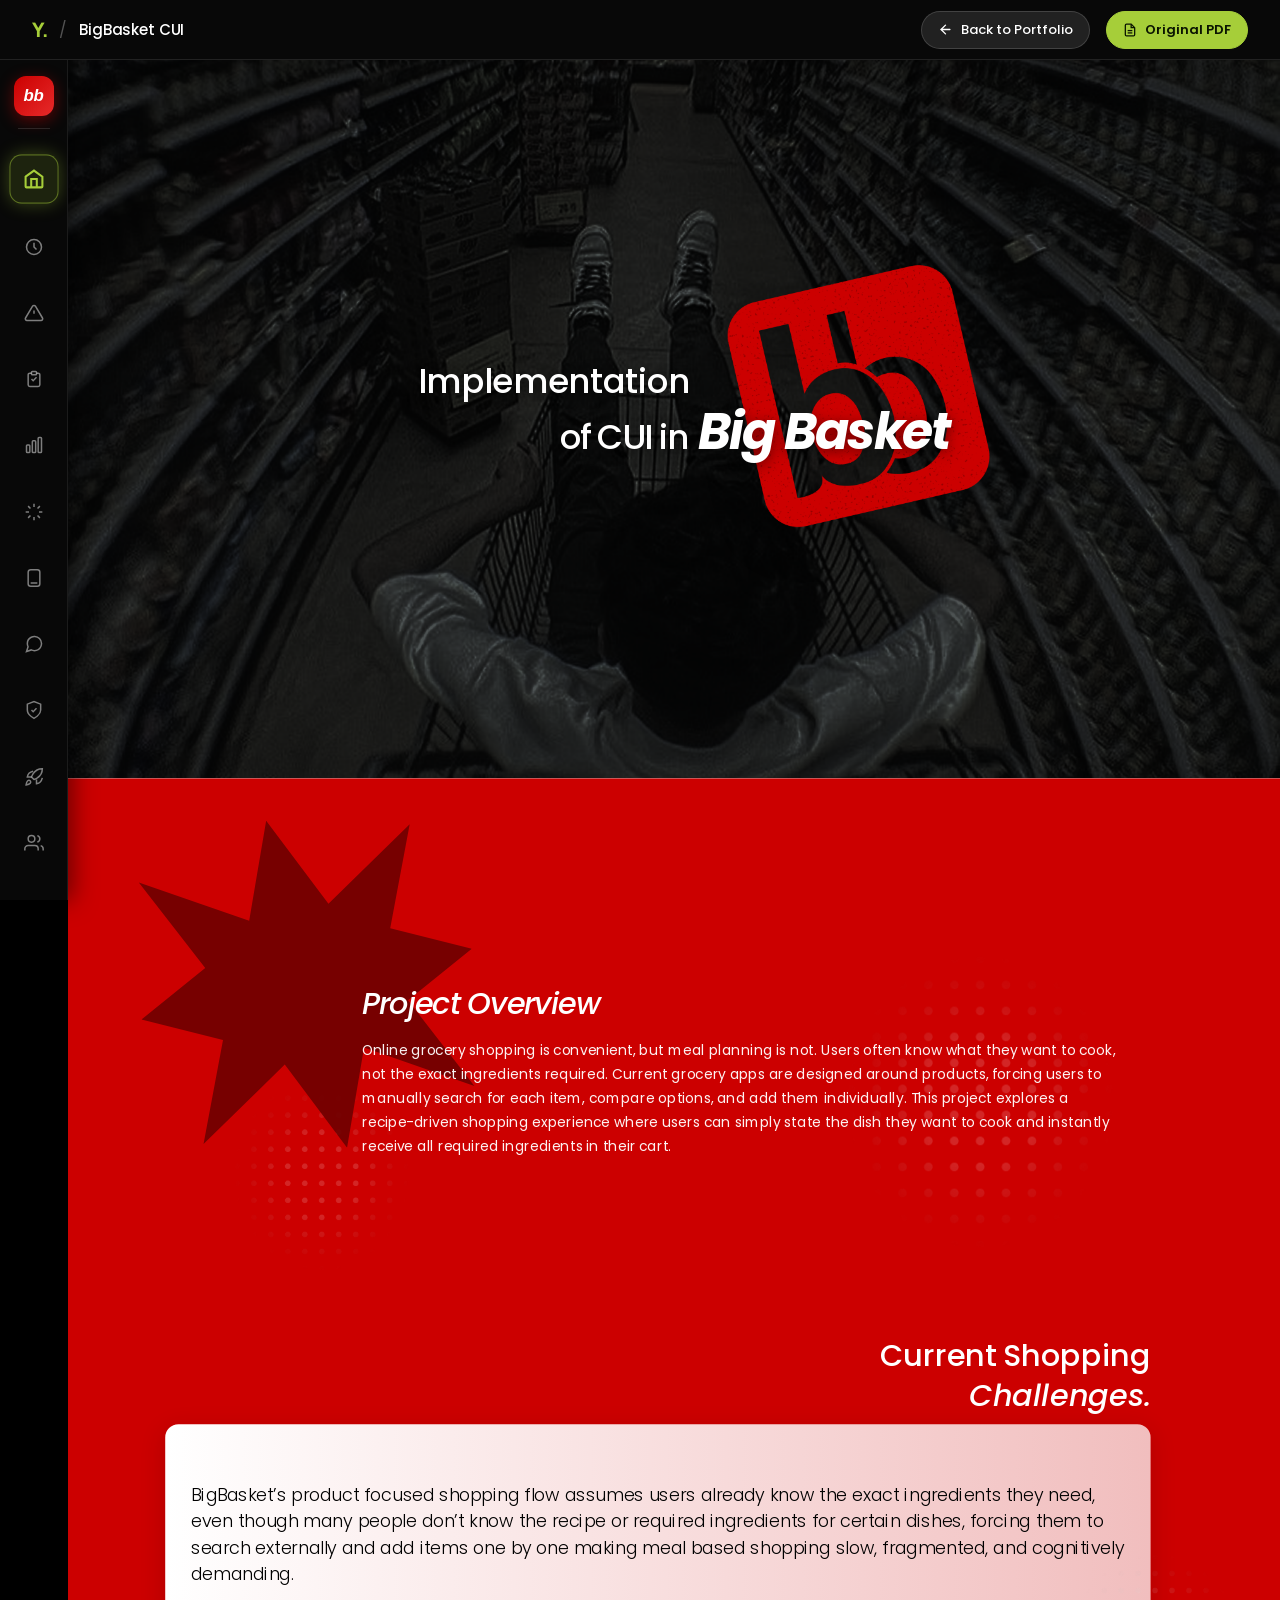
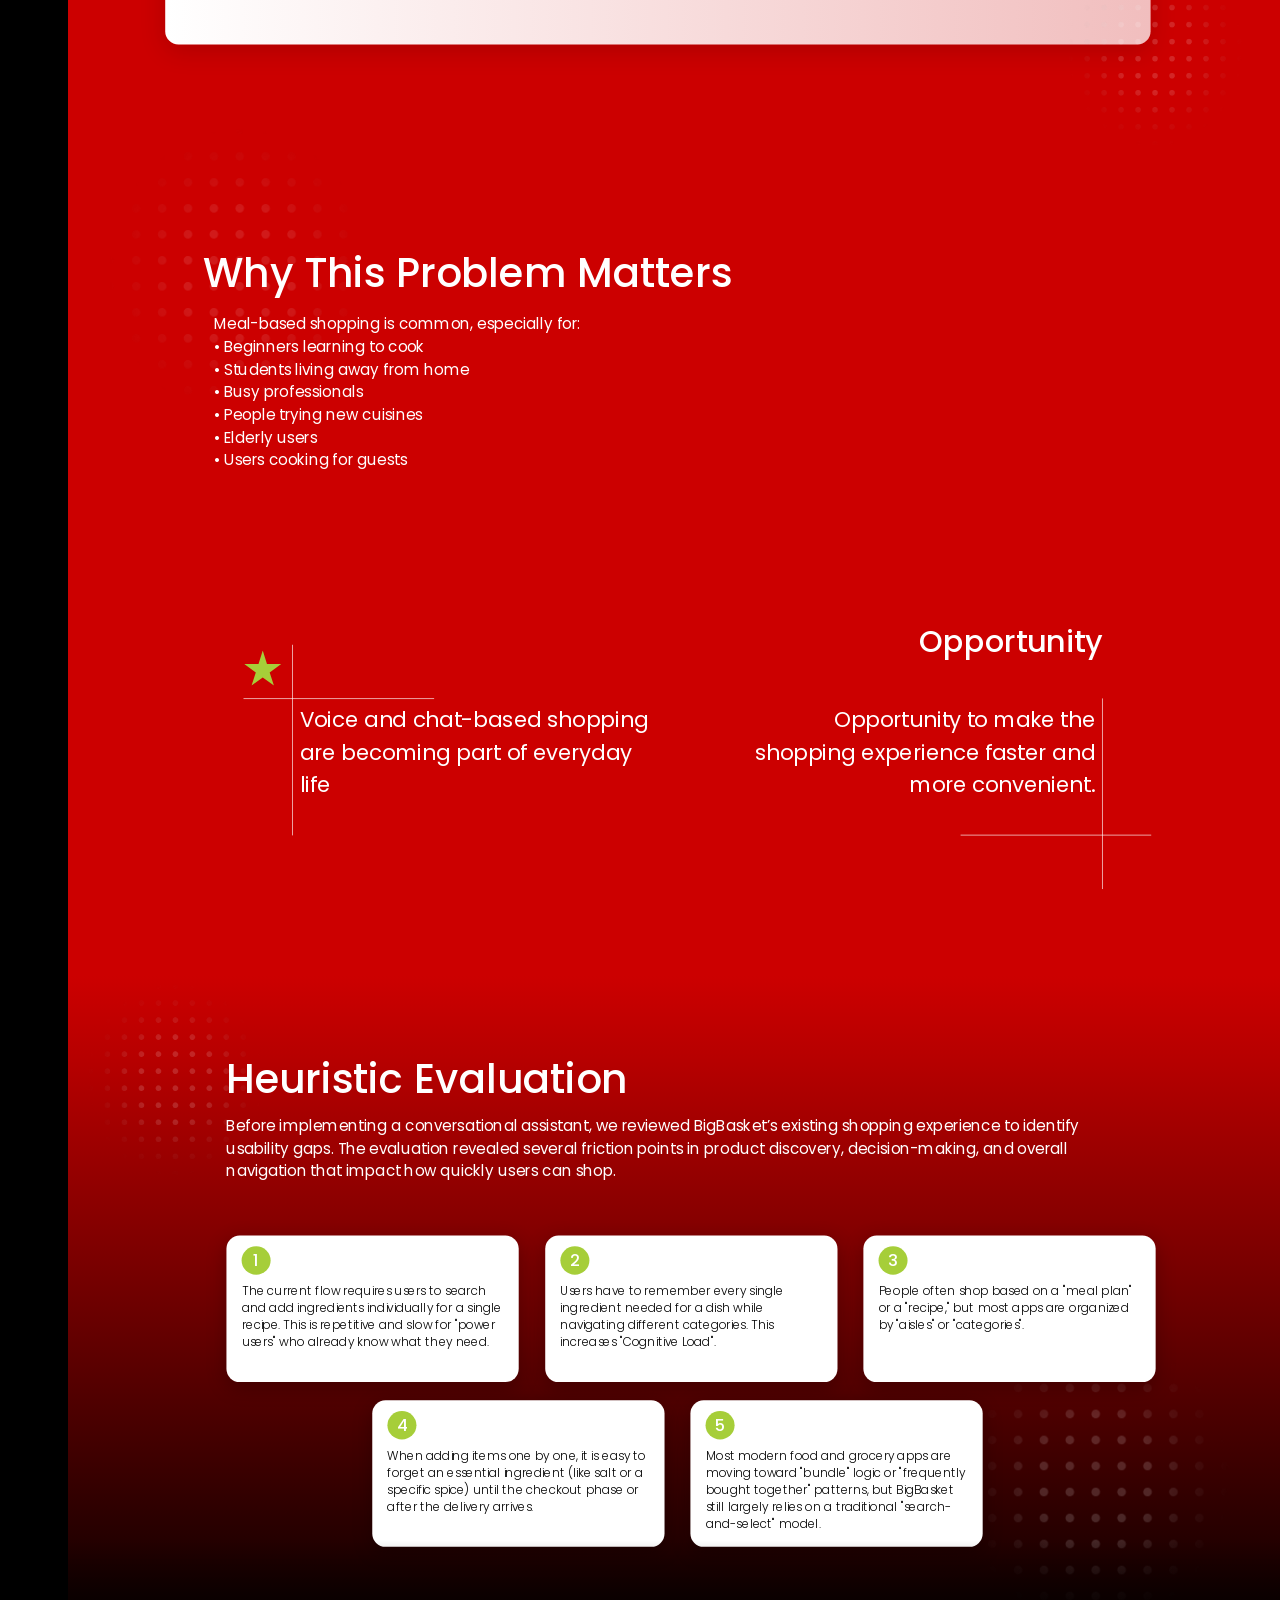
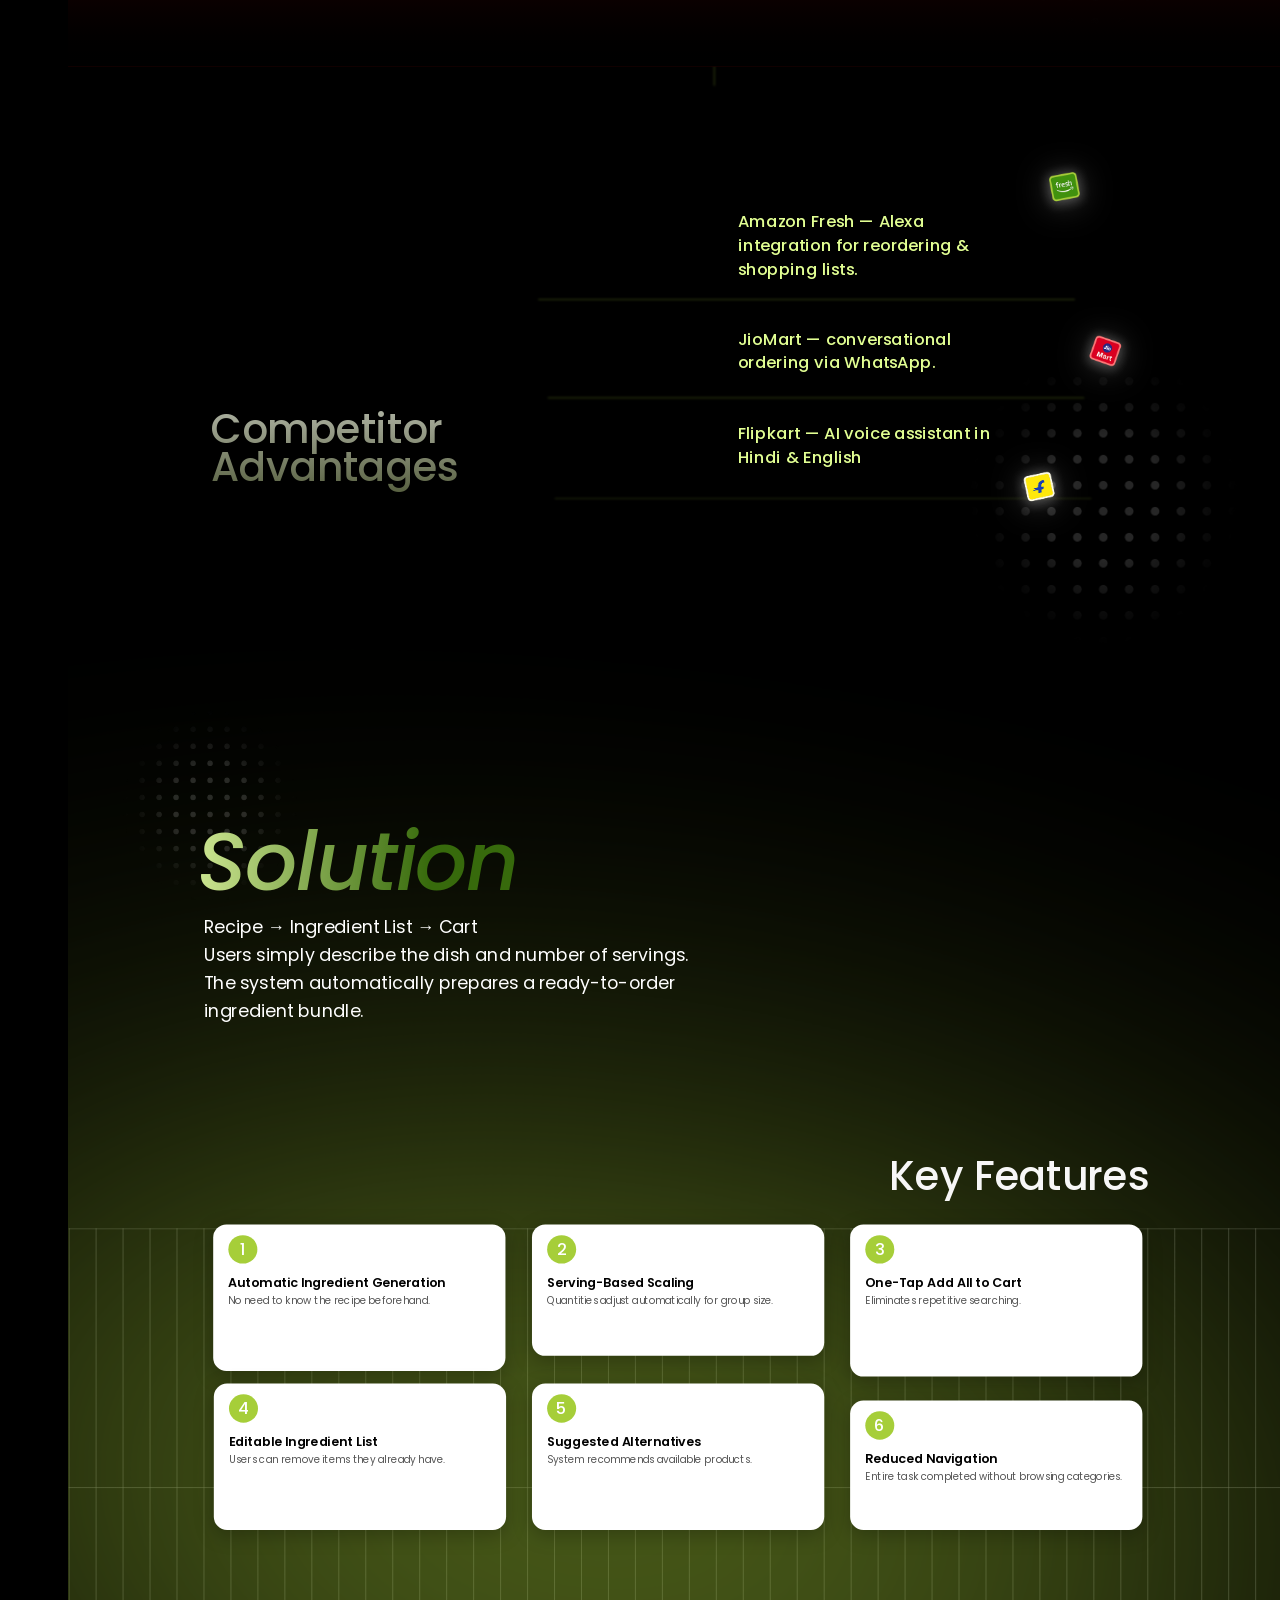
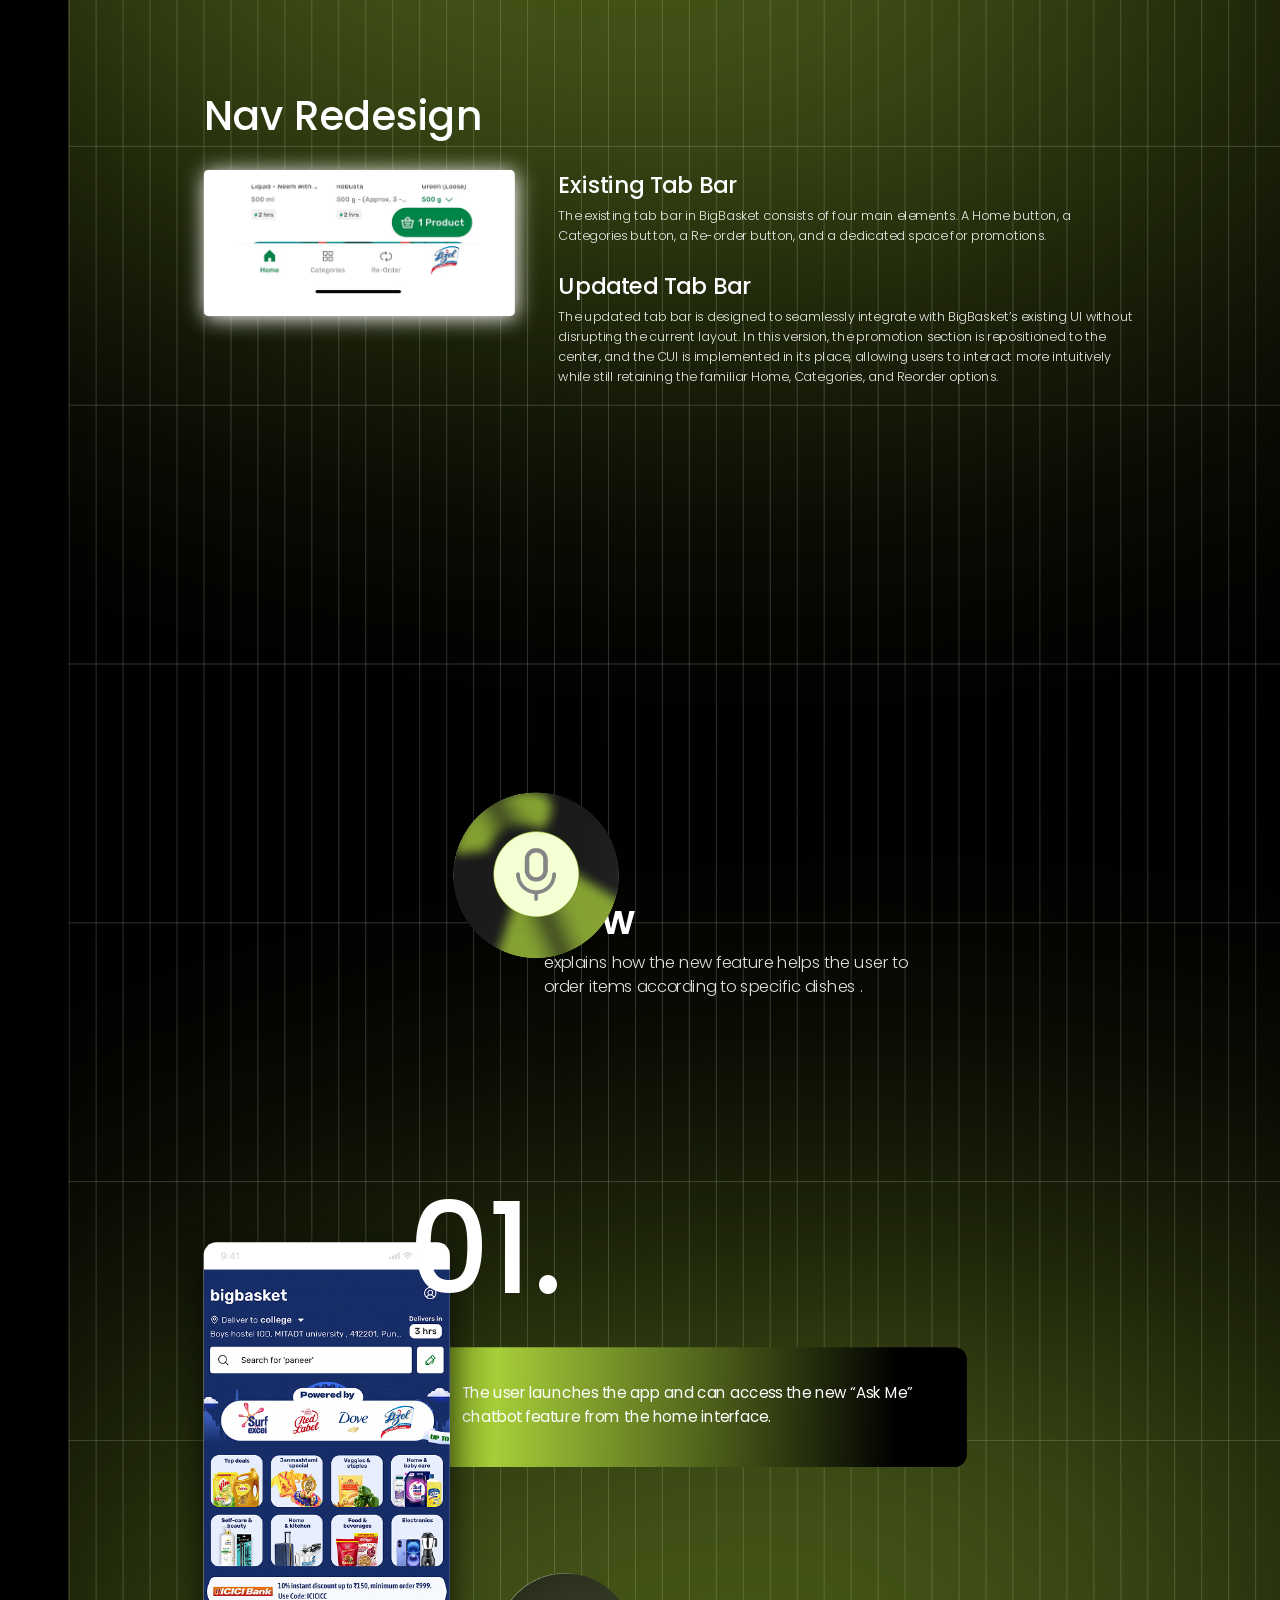
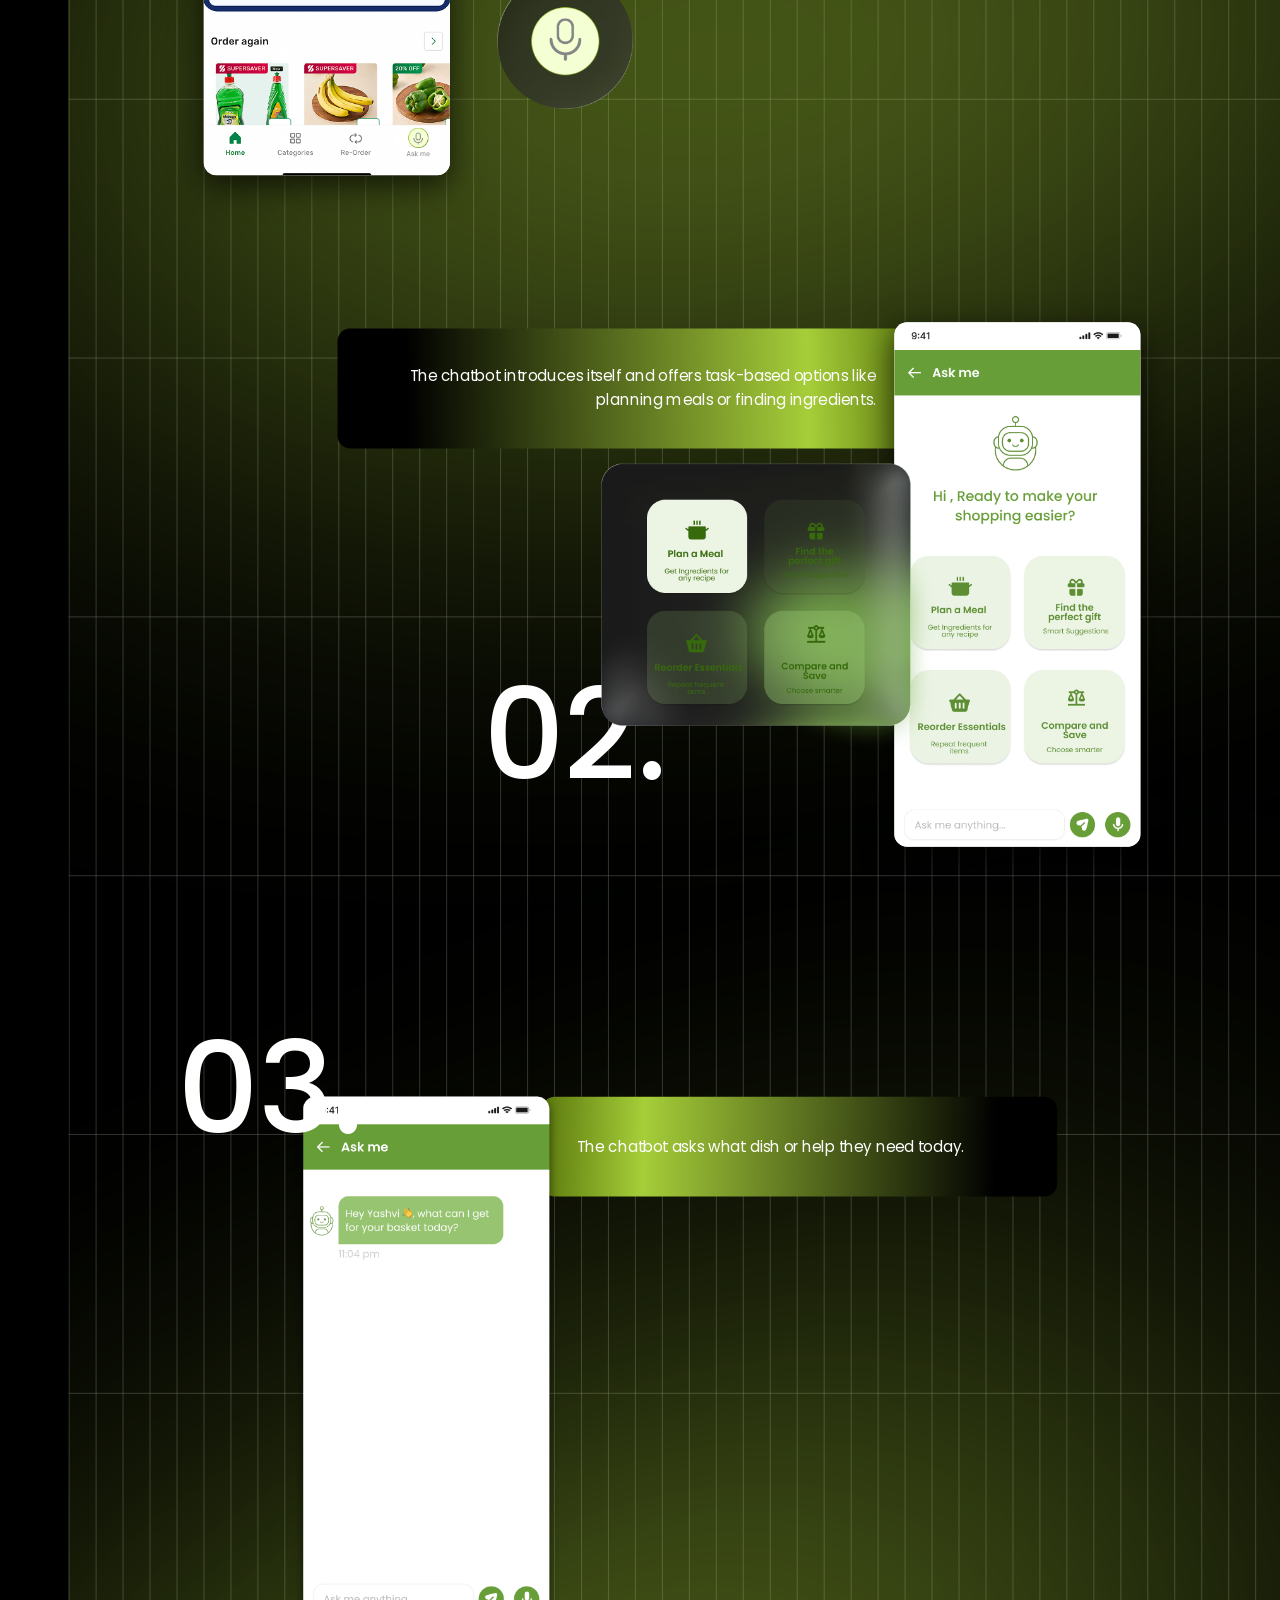
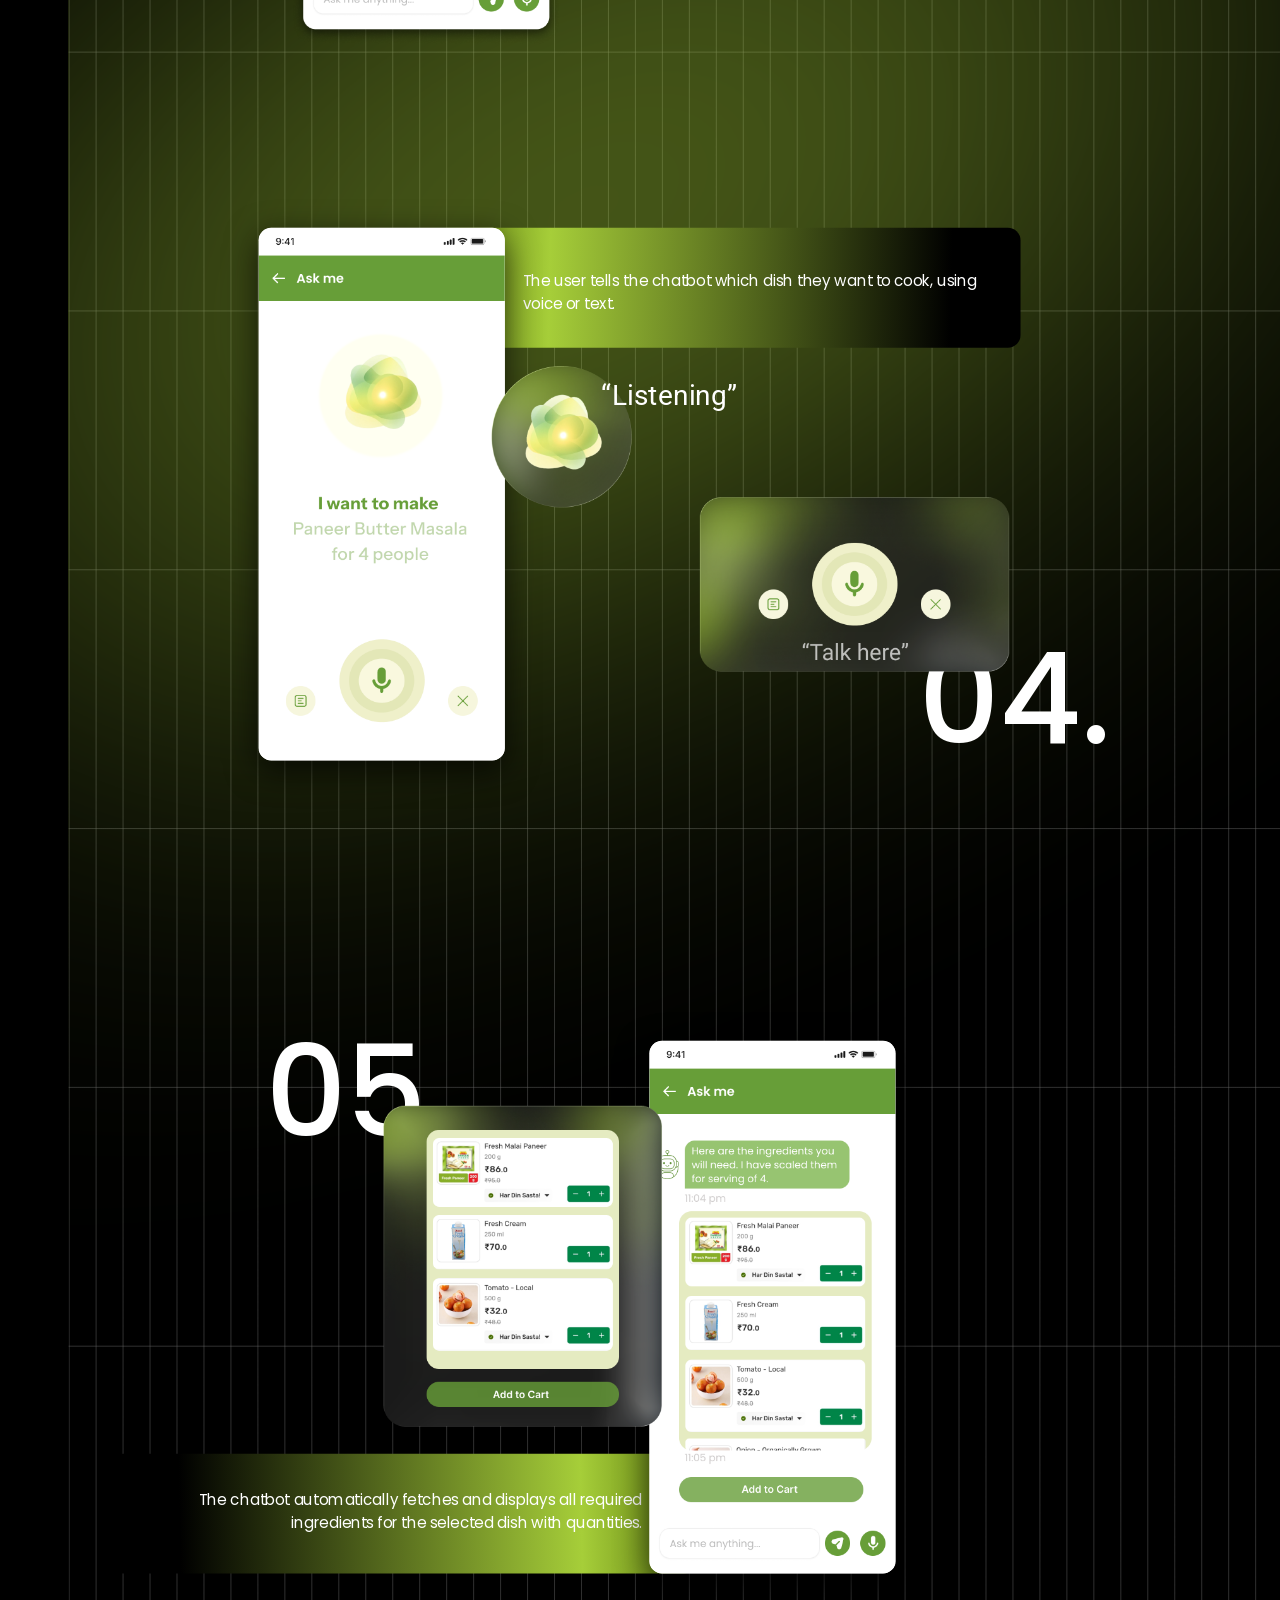
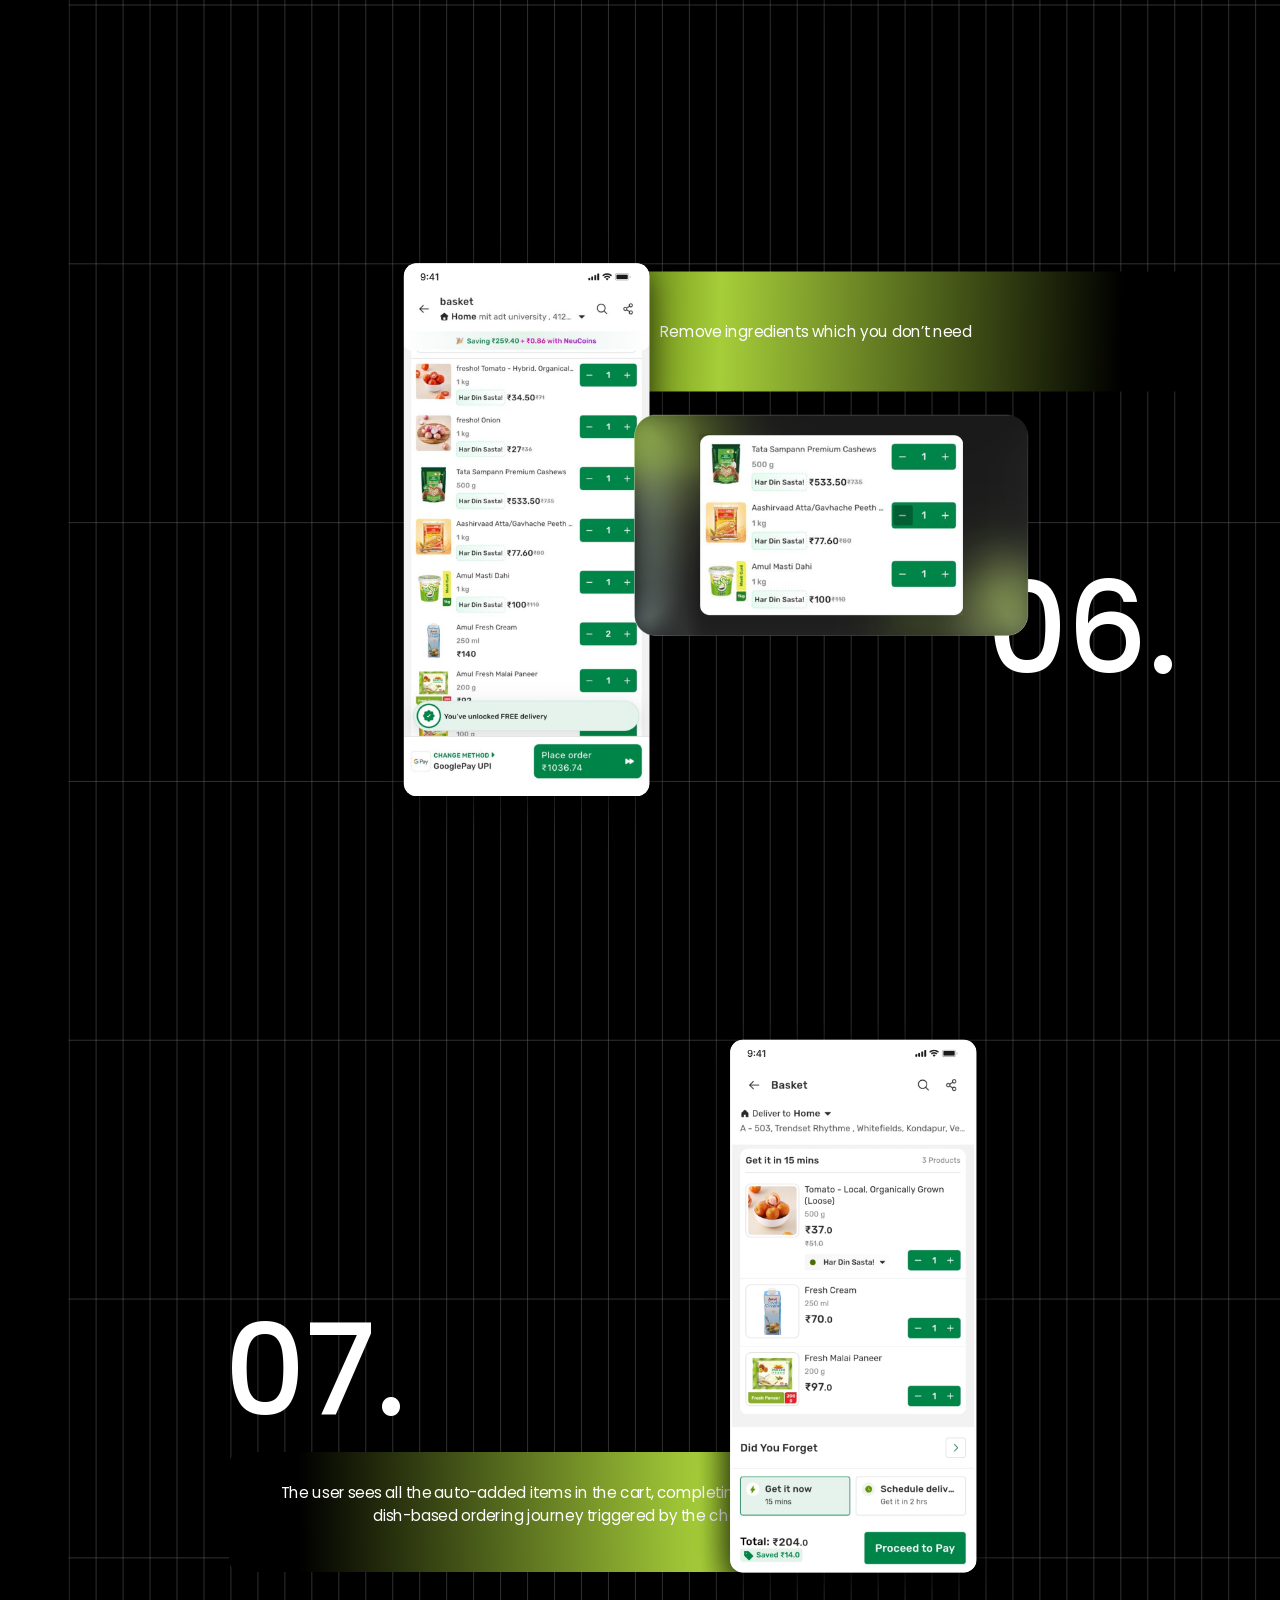
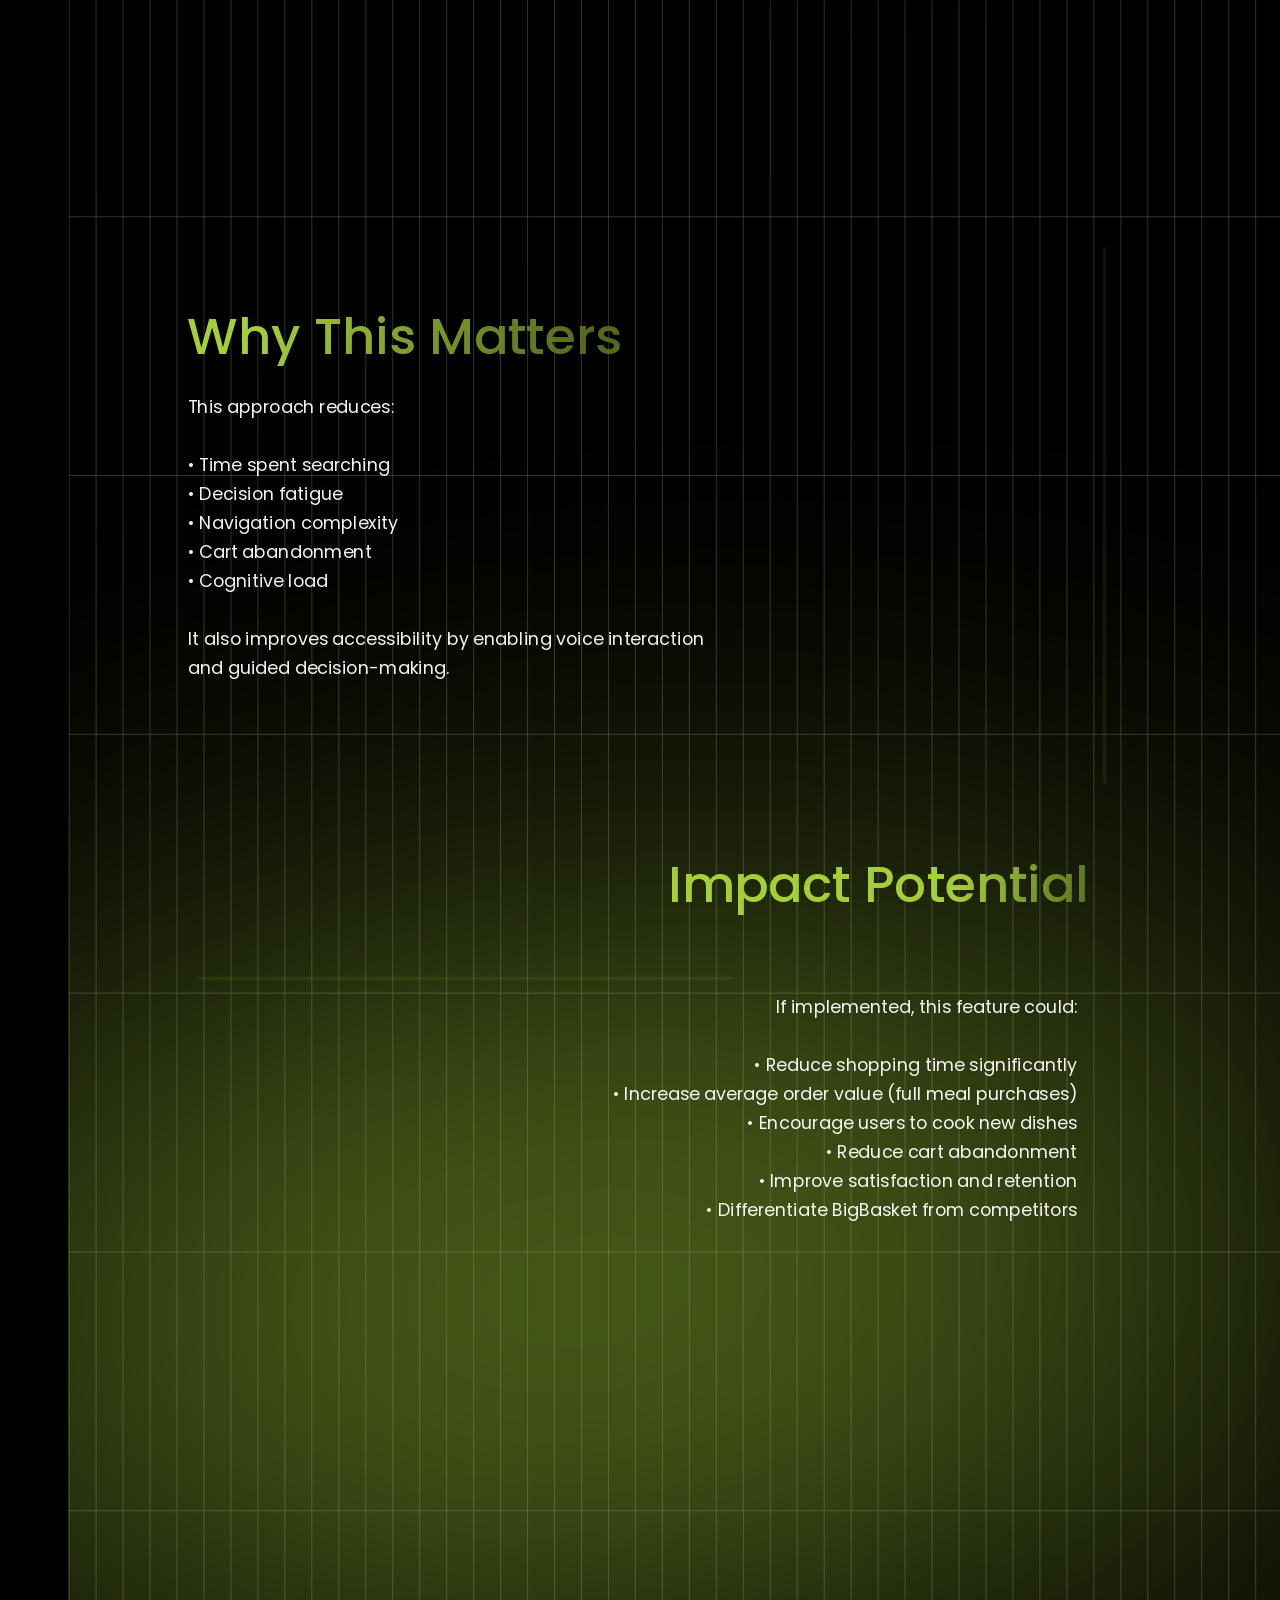
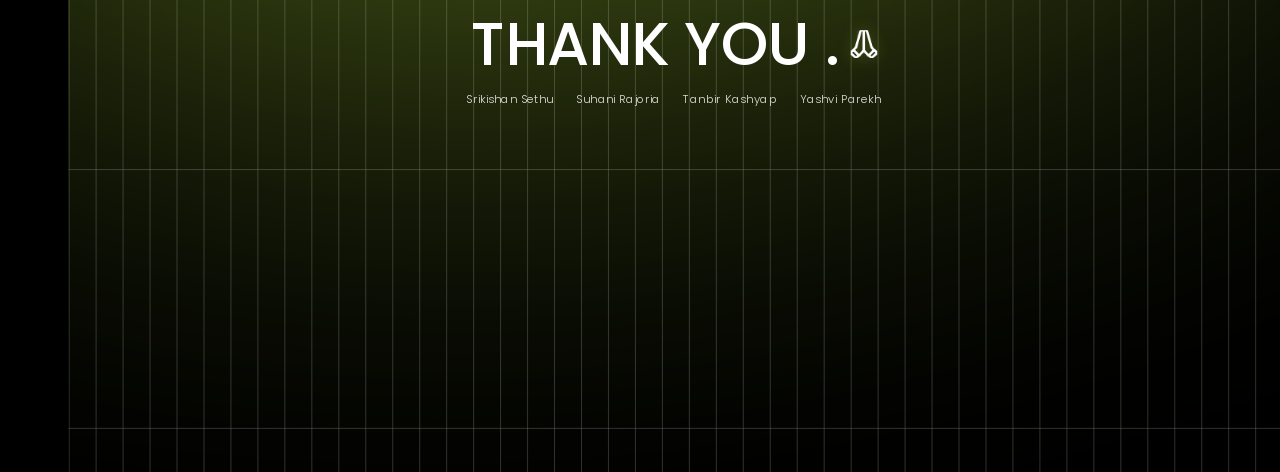
==== bigbasket.html @ c5f29eae "feat: add responsive BigBasket CUI case study with side navigation and asset grouping" ====
<!DOCTYPE html>
<html lang="en" class="bb-page-html">

<head>
  <meta charset="UTF-8" />
  <meta name="theme-color" content="#CC0000" />
  <meta name="viewport" content="width=device-width, initial-scale=1.0" />
  <title>BigBasket CUI Case Study — Yashvi Parekh</title>

  <!-- SEO & OpenGraph -->
  <meta name="description"
    content="BigBasket Conversational Shopping Case Study by Yashvi Parekh. Replicating the authentic recipe-driven grocery CUI presentation." />
  <meta property="og:title" content="BigBasket CUI Case Study — Yashvi Parekh" />
  <meta property="og:description"
    content="Implementation of CUI in Big Basket: What if you told your grocery app what you're cooking, instead of what you need to buy?" />
  <meta property="og:type" content="article" />

  <!-- Favicon -->
  <link rel="icon"
    href="data:image/svg+xml,<svg xmlns='http://www.w3.org/2000/svg' viewBox='0 0 100 100'><rect width='100' height='100' rx='25' fill='%23CC0000'/><text x='50' y='73' font-size='75' font-family='sans-serif' font-weight='bold' fill='%23FFFFFF' text-anchor='middle'>bb</text></svg>" />

  <!-- Google Fonts -->
  <link rel="preconnect" href="https://fonts.googleapis.com" />
  <link rel="preconnect" href="https://fonts.gstatic.com" crossorigin />
  <link
    href="https://fonts.googleapis.com/css2?family=Instrument+Sans:ital,wght@0,400;0,500;0,600;0,700;1,400&family=Inter:wght@400;500;600;700&family=Manrope:wght@400;600;700;800&family=Poppins:ital,wght@0,275;0,300;0,400;0,500;0,600;0,700;1,400;1,500;1,600;1,700&family=Roboto:wght@400;500;700&display=swap"
    rel="stylesheet" />

  <!-- Stylesheets -->
  <link rel="stylesheet" href="bigbasket-cui.css" />
</head>

<body class="bb-page-body">
  <!-- Top Navigation Header -->
  <header class="bb-nav-header" id="top-nav">
    <div class="bb-nav-left">
      <a class="bb-nav-logo" href="index.html" aria-label="Go to portfolio homepage">Y.</a>
      <span class="bb-nav-sep" aria-hidden="true">/</span>
      <span class="bb-nav-title">BigBasket CUI</span>
    </div>

    <div class="bb-nav-right">
      <a class="bb-nav-btn bb-nav-btn-back" href="index.html#work" aria-label="Back to portfolio projects">
        <svg width="15" height="15" viewBox="0 0 24 24" fill="none" stroke="currentColor" stroke-width="2.2"
          stroke-linecap="round" stroke-linejoin="round">
          <line x1="19" y1="12" x2="5" y2="12"></line>
          <polyline points="12 19 5 12 12 5"></polyline>
        </svg>
        <span>Back to Portfolio</span>
      </a>

      <a class="bb-nav-btn bb-nav-btn-pdf" href="pdfs/bigbasket.pdf" target="_blank" rel="noopener noreferrer"
        title="Open original presentation deck PDF">
        <svg width="14" height="14" viewBox="0 0 24 24" fill="none" stroke="currentColor" stroke-width="2.2">
          <path d="M14 2H6a2 2 0 0 0-2 2v16a2 2 0 0 0 2 2h12a2 2 0 0 0 2-2V8z"></path>
          <polyline points="14 2 14 8 20 8"></polyline>
          <line x1="16" y1="13" x2="8" y2="13"></line>
          <line x1="16" y1="17" x2="8" y2="17"></line>
        </svg>
        <span>Original PDF</span>
      </a>
    </div>
  </header>

  <!-- Scroll Progress Indicator Bar -->
  <div class="bb-scroll-progress" id="scroll-progress"></div>

  <!-- Vertical Side Navigation (matching swiggy.html & yashvi portfolio system) -->
  <nav class="sidenav" aria-label="Case Study Navigation">
    <a href="#section-hero" class="sidenav-brand" title="BigBasket CUI Case Study" aria-label="Scroll to Cover">
      <span>bb</span>
    </a>

    <div class="sidenav-line"></div>

    <div class="sidenav-items">
      <a href="#section-hero" class="sidenav-link active" data-tip="Cover">
        <svg viewBox="0 0 24 24" fill="none" stroke="currentColor" stroke-width="1.8">
          <path d="M3 9.5L12 3l9 6.5V20a1 1 0 01-1 1H4a1 1 0 01-1-1V9.5z" />
          <path d="M9 21V12h6v9" />
        </svg>
      </a>

      <a href="#section-overview" class="sidenav-link" data-tip="Overview">
        <svg viewBox="0 0 24 24" fill="none" stroke="currentColor" stroke-width="1.8">
          <circle cx="12" cy="12" r="9" />
          <path d="M12 7v5l3 3" />
        </svg>
      </a>

      <a href="#section-challenges" class="sidenav-link" data-tip="Challenges">
        <svg viewBox="0 0 24 24" fill="none" stroke="currentColor" stroke-width="1.8">
          <path d="M10.29 3.86L1.82 18a2 2 0 001.71 3h16.94a2 2 0 001.71-3L13.71 3.86a2 2 0 00-3.42 0z" />
          <line x1="12" y1="9" x2="12" y2="13" />
          <line x1="12" y1="17" x2="12.01" y2="17" />
        </svg>
      </a>

      <a href="#section-heuristics" class="sidenav-link" data-tip="Heuristics">
        <svg viewBox="0 0 24 24" fill="none" stroke="currentColor" stroke-width="1.8">
          <path d="M9 5H7a2 2 0 00-2 2v12a2 2 0 002 2h10a2 2 0 002-2V7a2 2 0 00-2-2h-2" />
          <rect x="9" y="3" width="6" height="4" rx="1" />
          <path d="M9 12l2 2 4-4" />
        </svg>
      </a>

      <a href="#section-competitors" class="sidenav-link" data-tip="Competitors">
        <svg viewBox="0 0 24 24" fill="none" stroke="currentColor" stroke-width="1.8">
          <rect x="3" y="12" width="4" height="9" rx="1" />
          <rect x="10" y="7" width="4" height="14" rx="1" />
          <rect x="17" y="3" width="4" height="18" rx="1" />
        </svg>
      </a>

      <a href="#section-solution" class="sidenav-link" data-tip="Solution">
        <svg viewBox="0 0 24 24" fill="none" stroke="currentColor" stroke-width="1.8">
          <path d="M12 2v4M12 18v4M4.93 4.93l2.83 2.83M16.24 16.24l2.83 2.83M2 12h4M18 12h4M4.93 19.07l2.83-2.83M16.24 7.76l2.83-2.83" />
        </svg>
      </a>

      <a href="#section-nav-redesign" class="sidenav-link" data-tip="Nav Redesign">
        <svg viewBox="0 0 24 24" fill="none" stroke="currentColor" stroke-width="1.8">
          <rect x="5" y="2" width="14" height="20" rx="3" />
          <line x1="8" y1="18" x2="16" y2="18" />
        </svg>
      </a>

      <a href="#section-flow" class="sidenav-link" data-tip="CUI Flow">
        <svg viewBox="0 0 24 24" fill="none" stroke="currentColor" stroke-width="1.8">
          <path d="M21 11.5a8.38 8.38 0 01-.9 3.8 8.5 8.5 0 01-7.6 4.7 8.38 8.38 0 01-3.8-.9L3 21l1.9-5.7a8.38 8.38 0 01-.9-3.8 8.5 8.5 0 014.7-7.6 8.38 8.38 0 013.8-.9h.5a8.48 8.48 0 018 8v.5z" />
        </svg>
      </a>

      <a href="#section-why-matters" class="sidenav-link" data-tip="Why It Matters">
        <svg viewBox="0 0 24 24" fill="none" stroke="currentColor" stroke-width="1.8">
          <path d="M12 22s8-4 8-10V5l-8-3-8 3v7c0 6 8 10 8 10z" />
          <path d="M9 12l2 2 4-4" />
        </svg>
      </a>

      <a href="#section-impact" class="sidenav-link" data-tip="Impact">
        <svg viewBox="0 0 24 24" fill="none" stroke="currentColor" stroke-width="1.8">
          <path d="M4.5 16.5c-1.5 1.26-2 5-2 5s3.74-.5 5-2c.71-.84.7-2.13-.09-2.91a2.18 2.18 0 00-2.91-.09z" />
          <path d="M12 15l-3-3a22 22 0 012-3.95A12.88 12.88 0 0122 2c0 2.72-.78 7.5-6 11a22.35 22.35 0 01-4 2z" />
          <path d="M9 12H4s.55-3.03 2-4.5c1.62-1.63 5-2.5 5-2.5" />
          <path d="M15 15v5s3.03-.55 4.5-2c1.63-1.62 2.5-5 2.5-5" />
        </svg>
      </a>

      <a href="#section-credits" class="sidenav-link" data-tip="Team Credits">
        <svg viewBox="0 0 24 24" fill="none" stroke="currentColor" stroke-width="1.8">
          <path d="M17 21v-2a4 4 0 00-4-4H5a4 4 0 00-4 4v2" />
          <circle cx="9" cy="7" r="4" />
          <path d="M23 21v-2a4 4 0 00-3-3.87M16 3.13a4 4 0 010 7.75" />
        </svg>
      </a>
    </div>
  </nav>

  <!-- Master Stage Wrapper (Centers and automatically scales for all viewports) -->
  <div class="bb-stage-wrapper" id="stage-wrapper">
    <!-- The exact 1920px x 20739px artboard -->
    <main class="bb-artboard" id="artboard">

      <!-- ═════════════════════════════════════════════════════════════
           SECTION 1: HERO SLIDE (Slide 16:9 - 54)
           Top: 0px, Height: 1138px
           ═════════════════════════════════════════════════════════════ -->
      <section class="bb-slide-hero" id="section-hero">
        <img class="bb-hero-bg-img" src="images/bigbasket/hero-bg.png" alt="BigBasket Supermarket Aisle" />
        <div class="bb-hero-badge-wrap">
          <img class="bb-hero-badge-img" src="images/bigbasket/hero-badge.png" alt="BigBasket Logo Badge" />
        </div>
        <div class="bb-hero-title-lockup">
          <h1 class="bb-hero-word-impl">Implementation</h1>
          <div class="bb-hero-word-row">
            <span class="bb-hero-cui-text">of CUI in</span>
            <span class="bb-hero-brand-name">Big Basket</span>
          </div>
        </div>
      </section>

      <!-- ═════════════════════════════════════════════════════════════
           SECTION 2: PROJECT OVERVIEW (Group 209)
           Top: 1197px
           ═════════════════════════════════════════════════════════════ -->
      <div class="bb-ornament-5"></div>
      <div class="bb-ornament-2"></div>

      <section class="bb-group-overview" id="section-overview">
        <div class="bb-star-2"></div>
        <h2 class="bb-overview-heading">Project Overview</h2>
        <p class="bb-overview-body">
          Online grocery shopping is convenient, but meal planning is not. Users often know what they want to cook, not the exact ingredients required. Current grocery apps are designed around products, forcing users to manually search for each item, compare options, and add them individually. This project explores a recipe-driven shopping experience where users can simply state the dish they want to cook and instantly receive all required ingredients in their cart.
        </p>
      </section>

      <!-- ═════════════════════════════════════════════════════════════
           SECTION 3: CURRENT SHOPPING CHALLENGES (Frame 28)
           Top: 1977px
           ═════════════════════════════════════════════════════════════ -->
      <section class="bb-frame-challenges" id="section-challenges">
        <div class="bb-vector-5-blur"></div>
        <h2 class="bb-current-shopping-title">Current Shopping</h2>
        <h3 class="bb-challenges-title">Challenges.</h3>
        <div class="bb-challenges-card">
          <p class="bb-challenges-card-text">
            BigBasket’s product focused shopping flow assumes users already know the exact ingredients they need, even though many people don’t know the recipe or required ingredients for certain dishes, forcing them to search externally and add items one by one making meal based shopping slow, fragmented, and cognitively demanding.
          </p>
        </div>
        <div class="bb-ornament-6-top"></div>
      </section>

      <!-- ═════════════════════════════════════════════════════════════
           SECTION 4: WHY THIS PROBLEM MATTERS
           Top: 2841px
           ═════════════════════════════════════════════════════════════ -->
      <div class="bb-ornament-7-mid"></div>
      <section id="section-problem-matters-wrap">
        <h2 class="bb-problem-matters-heading" id="section-problem-matters">Why This Problem Matters</h2>
        <p class="bb-problem-matters-text">Meal-based shopping is common, especially for:
• Beginners learning to cook
• Students living away from home
• Busy professionals
• People trying new cuisines
• Elderly users
• Users cooking for guests</p>
      </section>

      <!-- ═════════════════════════════════════════════════════════════
           SECTION 5: OPPORTUNITY (Group 167 & 174)
           Top: 3421px
           ═════════════════════════════════════════════════════════════ -->
      <section id="section-opportunity-wrap">
        <h2 class="bb-opportunity-title" id="section-opportunity">Opportunity</h2>
        <div class="bb-group-opportunity">
          <div class="bb-opp-star-1"></div>
          <div class="bb-bracket-tl-h"></div>
          <div class="bb-bracket-tl-v"></div>
          <div class="bb-bracket-br-h"></div>
          <div class="bb-bracket-br-v"></div>

          <p class="bb-opp-text-left">Voice and chat-based shopping are becoming part of everyday life</p>
          <p class="bb-opp-text-right">Opportunity to make the shopping experience faster and more convenient.</p>
        </div>
      </section>

      <!-- ═════════════════════════════════════════════════════════════
           SECTION 6: HEURISTIC EVALUATION (Slide 16:9 - 55)
           Top: 3866px, Height: 1284px
           ═════════════════════════════════════════════════════════════ -->
      <section class="bb-slide-heuristics" id="section-heuristics">
        <div class="bb-ornament-6-slide"></div>
        <div class="bb-ornament-7-slide"></div>

        <h2 class="bb-heuristics-title">Heuristic Evaluation</h2>
        <p class="bb-heuristics-intro">
          Before implementing a conversational assistant, we reviewed BigBasket’s existing shopping experience to identify usability gaps. The evaluation revealed several friction points in product discovery, decision-making, and overall navigation that impact how quickly users can shop.
        </p>

        <!-- 5 White Cards -->
        <div class="bb-frame-heuristics-cards">
          <!-- Row 1 -->
          <div class="bb-hcard" style="left: 0px; top: 0px;">
            <div class="bb-hcard-badge">1</div>
            <p class="bb-hcard-text">
              The current flow requires users to search and add ingredients individually for a single recipe. This is repetitive and slow for "power users" who already know what they need.
            </p>
          </div>

          <div class="bb-hcard" style="left: 505px; top: 0px;">
            <div class="bb-hcard-badge">2</div>
            <p class="bb-hcard-text">
              Users have to remember every single ingredient needed for a dish while navigating different categories. This increases "Cognitive Load".
            </p>
          </div>

          <div class="bb-hcard" style="left: 1009px; top: 0px;">
            <div class="bb-hcard-badge">3</div>
            <p class="bb-hcard-text">
              People often shop based on a "meal plan" or a "recipe," but most apps are organized by "aisles" or "categories".
            </p>
          </div>

          <!-- Row 2 -->
          <div class="bb-hcard" style="left: 231px; top: 261px;">
            <div class="bb-hcard-badge">4</div>
            <p class="bb-hcard-text">
              When adding items one by one, it is easy to forget an essential ingredient (like salt or a specific spice) until the checkout phase or after the delivery arrives.
            </p>
          </div>

          <div class="bb-hcard" style="left: 735px; top: 261px;">
            <div class="bb-hcard-badge">5</div>
            <p class="bb-hcard-text">
              Most modern food and grocery apps are moving toward "bundle" logic or "frequently bought together" patterns, but BigBasket still largely relies on a traditional "search-and-select" model.
            </p>
          </div>
        </div>
      </section>

      <!-- ═════════════════════════════════════════════════════════════
           SECTION 7: SLIDE 16:9 - 56 (DARK UNIVERSE)
           Top: 5080px, Height: 16601px
           ═════════════════════════════════════════════════════════════ -->
      <section class="bb-slide-dark">
        <!-- Perspective Grid -->
        <div class="bb-grid-lines"></div>

        <!-- Ambient Glowing Green Orbs -->
        <div class="bb-orb bb-orb-1"></div>
        <div class="bb-orb bb-orb-2"></div>
        <div class="bb-orb bb-orb-3"></div>
        <div class="bb-orb bb-orb-4"></div>
        <!-- Ambient Ornaments (Ornament 6 & 7 in Figma) -->
        <img class="bb-ornament-6-dark" src="images/bigbasket/star-ornament.png" alt="" aria-hidden="true" />
        <img class="bb-ornament-7-dark" src="images/bigbasket/star-ornament.png" alt="" aria-hidden="true" />

        <!-- ── 7.1 Competitor Advantages ── -->
        <div class="bb-competitors-wrap" id="section-competitors">
          <h2 class="bb-competitors-title">Competitor Advantages</h2>
          <div class="bb-competitors-divider-v"></div>

          <div class="bb-comp-line-1"></div>
          <div class="bb-comp-line-2"></div>
          <div class="bb-comp-line-3"></div>

          <div class="bb-competitors-list">
            <p class="bb-competitor-item bb-comp-item-1">Amazon Fresh — Alexa<br />integration for reordering &<br />shopping lists.</p>
            <p class="bb-competitor-item bb-comp-item-2">JioMart — conversational<br />ordering via WhatsApp.</p>
            <p class="bb-competitor-item bb-comp-item-3">Flipkart — AI voice assistant in<br />Hindi & English</p>
          </div>

          <div class="bb-comp-badge bb-badge-amazon" title="Amazon Fresh">
            <img src="images/bigbasket/logo-amazon.png" alt="Amazon Fresh Logo" />
          </div>

          <div class="bb-comp-badge bb-badge-jiomart" title="JioMart">
            <img src="images/bigbasket/logo-jiomart.png" alt="JioMart Logo" />
          </div>

          <div class="bb-comp-badge bb-badge-flipkart" title="Flipkart">
            <img src="images/bigbasket/logo-flipkart.png" alt="Flipkart Logo" />
          </div>
        </div>

        <!-- ── 7.2 Solution & Key Features ── -->
        <div class="bb-solution-wrap" id="section-solution">
          <h2 class="bb-solution-title">Solution</h2>
          <p class="bb-solution-flow-desc">
            Recipe → Ingredient List → Cart<br />
            Users simply describe the dish and number of servings.<br />
            The system automatically prepares a ready-to-order ingredient bundle.
          </p>

          <h3 class="bb-key-features-heading">Key Features</h3>

          <!-- 6 White Cards in 2x3 Grid -->
          <div class="bb-frame-features-grid">
            <!-- Row 1 -->
            <div class="bb-fcard" style="left: 0px; top: 0px; height: 232px;">
              <div class="bb-fcard-badge">1</div>
              <h4 class="bb-fcard-title">Automatic Ingredient Generation</h4>
              <p class="bb-fcard-sub">No need to know the recipe beforehand.</p>
            </div>

            <div class="bb-fcard" style="left: 505px; top: 0px; height: 208px;">
              <div class="bb-fcard-badge">2</div>
              <h4 class="bb-fcard-title">Serving-Based Scaling</h4>
              <p class="bb-fcard-sub">Quantities adjust automatically for group size.</p>
            </div>

            <div class="bb-fcard" style="left: 1009px; top: 0px; height: 241px;">
              <div class="bb-fcard-badge">3</div>
              <h4 class="bb-fcard-title">One-Tap Add All to Cart</h4>
              <p class="bb-fcard-sub">Eliminates repetitive searching.</p>
            </div>

            <!-- Row 2 -->
            <div class="bb-fcard" style="left: 1px; top: 252px; height: 232px;">
              <div class="bb-fcard-badge">4</div>
              <h4 class="bb-fcard-title">Editable Ingredient List</h4>
              <p class="bb-fcard-sub">Users can remove items they already have.</p>
            </div>

            <div class="bb-fcard" style="left: 505px; top: 252px; height: 232px;">
              <div class="bb-fcard-badge">5</div>
              <h4 class="bb-fcard-title">Suggested Alternatives</h4>
              <p class="bb-fcard-sub">System recommends available products.</p>
            </div>

            <div class="bb-fcard" style="left: 1009px; top: 279px; height: 205px;">
              <div class="bb-fcard-badge">6</div>
              <h4 class="bb-fcard-title">Reduced Navigation</h4>
              <p class="bb-fcard-sub">Entire task completed without browsing categories.</p>
            </div>
          </div>
        </div>

        <!-- ── 7.3 Nav Redesign ── -->
        <div class="bb-nav-redesign-wrap" id="section-nav-redesign">
          <h2 class="bb-nav-redesign-title">Nav Redesign</h2>
          <img class="bb-nav-tabs-img" src="images/bigbasket/nav-redesign-tabs.png" alt="BigBasket Existing Tab Bar" />

          <div class="bb-nav-text-col">
            <div>
              <h3 class="bb-nav-text-heading">Existing Tab Bar</h3>
              <p class="bb-nav-text-desc">
                The existing tab bar in BigBasket consists of four main elements. A Home button, a Categories button, a Re-order button, and a dedicated space for promotions.
              </p>
            </div>

            <div>
              <h3 class="bb-nav-text-heading">Updated Tab Bar</h3>
              <p class="bb-nav-text-desc">
                The updated tab bar is designed to seamlessly integrate with BigBasket’s existing UI without disrupting the current layout. In this version, the promotion section is repositioned to the center, and the CUI is implemented in its place, allowing users to interact more intuitively while still retaining the familiar Home, Categories, and Reorder options.
              </p>
            </div>
          </div>
        </div>

        <!-- ── 7.4 Flow Introduction ── -->
        <div class="bb-flow-intro-wrap" id="section-flow">
          <div class="bb-flow-avatar-circle">
            <img src="images/bigbasket/cui-assistant-preview.png" alt="CUI Conversational Assistant" />
          </div>
          <h2 class="bb-flow-title">Flow</h2>
          <p class="bb-flow-subtext">explains how the new feature helps the user to order items according to specific dishes .</p>
        </div>

        <!-- ── 7.5 Step 01 (Discovery) ── -->
        <div class="bb-step-01-wrap" id="section-step-01">
          <h3 class="bb-step-number bb-s01-number">01.</h3>
          <div class="bb-step-capsule bb-s01-capsule"></div>
          <p class="bb-step-explanation bb-s01-text">
            The user launches the app and can access the new “Ask Me” chatbot feature from the home interface.
          </p>

          <div class="bb-phone-mockup bb-s01-phone">
            <img class="bb-phone-screen-img" src="images/bigbasket/step-01-screen.png" alt="BigBasket Step 1 Home Screen" />
          </div>

          <div class="bb-zoom-card bb-s01-callout">
            <img src="images/bigbasket/step-01-callout.png" alt="Ask Me Button Detail" />
          </div>
        </div>

        <!-- ── 7.6 Step 02 (Onboarding) ── -->
        <div class="bb-step-02-wrap" id="section-step-02">
          <h3 class="bb-step-number bb-s02-number">02.</h3>
          <div class="bb-step-capsule bb-step-capsule-reverse bb-s02-capsule"></div>
          <p class="bb-step-explanation bb-s02-text">
            The chatbot introduces itself and offers task-based options like planning meals or finding ingredients.
          </p>

          <div class="bb-phone-mockup bb-s02-phone">
            <img class="bb-phone-screen-img" src="images/bigbasket/step-02-screen.png" alt="BigBasket Step 2 Chatbot Intro Screen" />
          </div>

          <img class="bb-zoom-card bb-s02-callout" src="images/bigbasket/step-02-task-chips.png" alt="Task Chips Options Detail" />
        </div>

        <!-- ── 7.7 Step 03 (Prompting) ── -->
        <div class="bb-step-03-wrap" id="section-step-03">
          <h3 class="bb-step-number bb-s03-number">03.</h3>
          <div class="bb-step-capsule bb-s03-capsule"></div>
          <p class="bb-step-explanation bb-s03-text">
            The chatbot asks what dish or help they need today.
          </p>

          <div class="bb-phone-mockup bb-s03-phone">
            <img class="bb-phone-screen-img" src="images/bigbasket/step-03-screen.png" alt="BigBasket Step 3 Friendly Prompt Screen" />
          </div>
        </div>

        <!-- ── 7.8 Step 04 (Voice / Text Input) ── -->
        <div class="bb-step-04-wrap" id="section-step-04">
          <h3 class="bb-step-number bb-s04-number">04.</h3>
          <div class="bb-step-capsule bb-s04-capsule"></div>
          <p class="bb-step-explanation bb-s04-text">
            The user tells the chatbot which dish they want to cook, using voice or text.
          </p>

          <div class="bb-phone-mockup bb-s04-phone">
            <img class="bb-phone-screen-img" src="images/bigbasket/step-04-screen.png" alt="BigBasket Step 4 Multimodal Input Screen" />
          </div>

          <div class="bb-zoom-card bb-s04-callout-circle">
            <img src="images/bigbasket/step-04-callout-circle.png" alt="Listening Aura" />
          </div>
          <span class="bb-s04-listening-label">“Listening”</span>

          <div class="bb-zoom-card bb-s04-callout-talk">
            <img src="images/bigbasket/step-04-callout-talk.png" alt="Talk Here Voice Control Bar" />
          </div>
        </div>

        <!-- ── 7.9 Step 05 (Ingredient Generation) ── -->
        <div class="bb-step-05-wrap" id="section-step-05">
          <h3 class="bb-step-number bb-s05-number">05.</h3>
          <div class="bb-step-capsule bb-step-capsule-reverse bb-s05-capsule"></div>
          <p class="bb-step-explanation bb-s05-text">
            The chatbot automatically fetches and displays all required ingredients for the selected dish with quantities.
          </p>

          <div class="bb-phone-mockup bb-s05-phone">
            <img class="bb-phone-screen-img" src="images/bigbasket/step-05-screen.png" alt="BigBasket Step 5 Scaled Ingredients Screen" />
          </div>

          <img class="bb-zoom-card bb-s05-callout" src="images/bigbasket/step-05-ingredients-card.png" alt="Scaled Ingredients Detail Card" />
        </div>

        <!-- ── 7.10 Step 06 (Customization & Pantry Deselect) ── -->
        <div class="bb-step-06-wrap" id="section-step-06">
          <h3 class="bb-step-number bb-s06-number">06.</h3>
          <div class="bb-step-capsule bb-s06-capsule"></div>
          <p class="bb-step-explanation bb-s06-text">
            Remove ingredients which you don’t need
          </p>

          <div class="bb-phone-mockup bb-s06-phone">
            <img class="bb-phone-screen-img" src="images/bigbasket/step-06-screen.png" alt="BigBasket Step 6 Cart Confirmation Screen" />
          </div>

          <div class="bb-zoom-card bb-group-212 bb-group-212-box bb-s06-callout">
            <img src="images/bigbasket/step-06-alternatives-card.png" alt="Ingredient Deselect & Alternatives Card" />
          </div>
        </div>

        <!-- ── 7.11 Step 07 (Populated Cart & Conversion) ── -->
        <div class="bb-step-07-wrap" id="section-step-07">
          <h3 class="bb-step-number bb-s07-number">07.</h3>
          <div class="bb-step-capsule bb-step-capsule-reverse bb-s07-capsule"></div>
          <p class="bb-step-explanation bb-s07-text">
            The user sees all the auto-added items in the cart, completing the dish-based ordering journey triggered by the chatbot.
          </p>

          <div class="bb-phone-mockup bb-s07-phone">
            <img class="bb-phone-screen-img" src="images/bigbasket/step-07-screen.png" alt="BigBasket Step 7 Cart Populated Screen" />
          </div>
        </div>

        <!-- ── 7.12 Why This Matters ── -->
        <div class="bb-why-matters-wrap">
          <h2 class="bb-why-matters-title" id="section-why-matters">Why This Matters</h2>
          <p class="bb-why-matters-text">This approach reduces:<br /><br />
            <span class="bb-bullet-item">• Time spent searching</span><br />
            <span class="bb-bullet-item">• Decision fatigue</span><br />
            <span class="bb-bullet-item">• Navigation complexity</span><br />
            <span class="bb-bullet-item">• Cart abandonment</span><br />
            <span class="bb-bullet-item">• Cognitive load</span><br /><br />
            It also improves accessibility by enabling voice interaction and guided decision-making.</p>
        </div>

        <!-- ── 7.13 Impact Potential ── -->
        <div class="bb-impact-wrap" id="section-impact-wrap">
          <h2 class="bb-impact-title" id="section-impact">Impact Potential</h2>
          <div class="bb-impact-line-v"></div>
          <div class="bb-impact-line-h"></div>
          <p class="bb-impact-text">If implemented, this feature could:<br /><br />
            <span class="bb-bullet-item">• Reduce shopping time significantly</span><br />
            <span class="bb-bullet-item">• Increase average order value (full meal purchases)</span><br />
            <span class="bb-bullet-item">• Encourage users to cook new dishes</span><br />
            <span class="bb-bullet-item">• Reduce cart abandonment</span><br />
            <span class="bb-bullet-item">• Improve satisfaction and retention</span><br />
            <span class="bb-bullet-item">• Differentiate BigBasket from competitors</span></p>
        </div>

        <!-- ── 7.14 Footer / Thank You & Team Credits ── -->
        <div class="bb-footer-wrap" id="section-credits">
          <div class="bb-thankyou-row">
            <h2 class="bb-thankyou-title">THANK YOU .</h2>
            <img class="bb-namaste-icon" src="images/bigbasket/namaste-icon.png" alt="Namaste" />
          </div>
          <div class="bb-team-frame">
            <span class="bb-team-member">Srikishan Sethu</span>
            <span class="bb-team-member">Suhani Rajoria</span>
            <span class="bb-team-member">Tanbir Kashyap</span>
            <span class="bb-team-member">Yashvi Parekh</span>
          </div>
        </div>

      </section>

    </main>
  </div>

  <!-- Interactive Responsive Auto-Scaler & Smooth Sidenav Script -->
  <script>
    (function () {
      const artboard = document.getElementById('artboard');
      const wrapper = document.getElementById('stage-wrapper');
      const progressBar = document.getElementById('scroll-progress');
      const navLinks = document.querySelectorAll('.sidenav-link');
      const brandLink = document.querySelector('.sidenav-brand');

      // Milestone mapping for all sections and flow steps
      const milestoneMap = {
        'section-hero': 'section-hero',
        'section-overview': 'section-overview',
        'section-challenges': 'section-challenges',
        'section-problem-matters': 'section-challenges',
        'section-opportunity': 'section-challenges',
        'section-heuristics': 'section-heuristics',
        'section-competitors': 'section-competitors',
        'section-solution': 'section-solution',
        'section-nav-redesign': 'section-nav-redesign',
        'section-flow': 'section-flow',
        'section-step-01': 'section-flow',
        'section-step-02': 'section-flow',
        'section-step-03': 'section-flow',
        'section-step-04': 'section-flow',
        'section-step-05': 'section-flow',
        'section-step-06': 'section-flow',
        'section-step-07': 'section-flow',
        'section-why-matters': 'section-why-matters',
        'section-impact': 'section-impact',
        'section-credits': 'section-credits'
      };

      const trackedSections = Object.keys(milestoneMap)
        .map(function (id) { return document.getElementById(id); })
        .filter(Boolean);

      // ── Responsive Auto-Scaling ──
      function handleScale() {
        if (!artboard || !wrapper) return;
        const isDesktop = window.innerWidth > 1024;
        const availableWidth = isDesktop ? window.innerWidth - 68 : window.innerWidth;
        const targetWidth = 1920;
        const scale = Math.min(1, availableWidth / targetWidth);

        artboard.style.transform = 'scale(' + scale + ')';
        wrapper.style.height = (20930 * scale) + 'px';
      }

      window.addEventListener('resize', handleScale);
      window.addEventListener('DOMContentLoaded', handleScale);
      handleScale();

      // ── Scroll Progress & Active Sidenav Indicator ──
      function onScroll() {
        const scrollTop = window.scrollY || document.documentElement.scrollTop;
        const docHeight = document.documentElement.scrollHeight - window.innerHeight;
        const percent = docHeight > 0 ? (scrollTop / docHeight) * 100 : 0;
        if (progressBar) {
          progressBar.style.width = percent + '%';
        }

        // Active milestone tracking (transform-safe)
        let activeMilestone = 'section-hero';

        // Check if user reached the end of the case study
        if (docHeight > 0 && scrollTop >= docHeight - 80) {
          activeMilestone = 'section-credits';
        } else {
          const checkPoint = 200; // Trigger line 200px from top of viewport
          for (let i = 0; i < trackedSections.length; i++) {
            const sec = trackedSections[i];
            const rect = sec.getBoundingClientRect();
            if (rect.top <= checkPoint) {
              const secId = sec.id || sec.getAttribute('id');
              activeMilestone = milestoneMap[secId] || activeMilestone;
            }
          }
        }

        navLinks.forEach(function (link) {
          link.classList.toggle('active', link.getAttribute('href') === '#' + activeMilestone);
        });
      }

      window.addEventListener('scroll', onScroll, { passive: true });
      onScroll();

      // ── Smooth Sidenav Anchor Clicks (Transform-safe) ──
      navLinks.forEach(function (link) {
        link.addEventListener('click', function (e) {
          e.preventDefault();
          const targetId = this.getAttribute('href').substring(1);
          const targetEl = document.getElementById(targetId);
          if (targetEl) {
            const rect = targetEl.getBoundingClientRect();
            const isSmall = window.innerWidth <= 640;
            const headerOffset = isSmall ? 60 : 70;
            const targetY = window.scrollY + rect.top - headerOffset;
            window.scrollTo({ top: Math.max(0, targetY), behavior: 'smooth' });
          }
        });
      });

      if (brandLink) {
        brandLink.addEventListener('click', function (e) {
          e.preventDefault();
          window.scrollTo({ top: 0, behavior: 'smooth' });
        });
      }
    })();
  </script>
</body>

</html>
---- bigbasket-cui.css ----
/* ═══════════════════════════════════════════════════════════════════════
   BIGBASKET CUI CASE STUDY — PIXEL-PERFECT FIGMA REPLICATION
   Canvas: 1920px x 20739px with responsive viewport auto-scaling
   ═══════════════════════════════════════════════════════════════════════ */

/* ── Custom Web Fonts ── */
@import url('https://fonts.googleapis.com/css2?family=Instrument+Sans:ital,wght@0,400;0,500;0,600;0,700;1,400&family=Inter:wght@400;500;600;700&family=Poppins:ital,wght@0,275;0,300;0,400;0,500;0,600;0,700;1,400;1,500;1,600;1,700&family=Roboto:wght@400;500;700&display=swap');

/* ── Reset & Container Base ── */
html.bb-page-html,
body.bb-page-body {
  margin: 0;
  padding: 0;
  width: 100%;
  min-height: 100vh;
  background-color: #000000;
  color: #FFFFFF;
  font-family: 'Poppins', sans-serif;
  overflow-x: hidden;
  -webkit-font-smoothing: antialiased;
  -moz-osx-font-smoothing: grayscale;
}

/* ── Sticky Top Header Bar ── */
.bb-nav-header {
  position: fixed;
  top: 0;
  left: 0;
  width: 100%;
  height: 60px;
  background: rgba(10, 10, 10, 0.85);
  backdrop-filter: blur(14px);
  -webkit-backdrop-filter: blur(14px);
  border-bottom: 1px solid rgba(255, 255, 255, 0.1);
  display: flex;
  align-items: center;
  justify-content: space-between;
  padding: 0 32px;
  box-sizing: border-box;
  z-index: 9999;
  transition: transform 0.3s ease;
}

.bb-nav-left {
  display: flex;
  align-items: center;
  gap: 12px;
}

.bb-nav-logo {
  font-family: 'Manrope', sans-serif;
  font-weight: 800;
  font-size: 20px;
  color: #A6CE39;
  text-decoration: none;
  letter-spacing: -0.02em;
}

.bb-nav-sep {
  color: rgba(255, 255, 255, 0.3);
  font-size: 16px;
}

.bb-nav-title {
  font-family: 'Poppins', sans-serif;
  font-weight: 500;
  font-size: 15px;
  color: #FFFFFF;
  letter-spacing: -0.01em;
}

.bb-nav-right {
  display: flex;
  align-items: center;
  gap: 16px;
}

.bb-nav-btn {
  display: inline-flex;
  align-items: center;
  gap: 8px;
  padding: 8px 16px;
  border-radius: 999px;
  font-size: 13px;
  font-weight: 500;
  text-decoration: none;
  transition: all 0.2s ease;
}

.bb-nav-btn-back {
  background: rgba(255, 255, 255, 0.1);
  color: #FFFFFF;
  border: 1px solid rgba(255, 255, 255, 0.15);
}

.bb-nav-btn-back:hover {
  background: rgba(255, 255, 255, 0.2);
  transform: translateY(-1px);
}

.bb-nav-btn-pdf {
  background: #A6CE39;
  color: #0A1400;
  font-weight: 600;
  border: 1px solid #A6CE39;
}

.bb-nav-btn-pdf:hover {
  background: #B8E443;
  transform: translateY(-1px);
  box-shadow: 0 4px 14px rgba(166, 206, 57, 0.4);
}

/* ── Top Scroll Progress Line ── */
.bb-scroll-progress {
  position: fixed;
  top: 60px;
  left: 0;
  width: 0%;
  height: 3px;
  background: linear-gradient(90deg, #CC0000 0%, #A6CE39 100%);
  z-index: 9999;
  transition: width 0.1s linear;
}

/* ── Vertical Side Navigation (Left Fixed Bar - Yashvi Portfolio System) ── */
nav.sidenav {
  position: fixed;
  top: 60px;
  left: 0;
  bottom: 0;
  width: 68px;
  z-index: 9990;
  display: flex;
  flex-direction: column;
  align-items: center;
  justify-content: flex-start;
  padding: 16px 0 20px;
  background: rgba(10, 10, 10, 0.88);
  backdrop-filter: blur(24px);
  -webkit-backdrop-filter: blur(24px);
  border-right: 1px solid rgba(255, 255, 255, 0.08);
  box-shadow: 4px 0 24px rgba(0, 0, 0, 0.5);
  box-sizing: border-box;
  overflow-y: auto;
  overflow-x: visible;
  scrollbar-width: none;
}

nav.sidenav::-webkit-scrollbar {
  display: none;
}

.sidenav-brand {
  width: 40px;
  height: 40px;
  display: flex;
  align-items: center;
  justify-content: center;
  font-family: 'Montserrat', sans-serif;
  font-weight: 900;
  font-style: italic;
  font-size: 1.05rem;
  letter-spacing: -0.02em;
  color: #FFFFFF;
  background: linear-gradient(135deg, #CC0000 0%, #E62A2A 100%);
  border-radius: 12px;
  box-shadow: 0 4px 16px rgba(204, 0, 0, 0.45);
  margin-bottom: 12px;
  text-decoration: none;
  flex-shrink: 0;
  transition: transform 0.3s cubic-bezier(0.34, 1.56, 0.64, 1), box-shadow 0.3s ease;
}

.sidenav-brand:hover {
  transform: scale(1.1) rotate(-4deg);
  box-shadow: 0 6px 20px rgba(204, 0, 0, 0.7);
}

.sidenav-line {
  width: 32px;
  height: 1px;
  background: rgba(255, 255, 255, 0.12);
  margin-bottom: 12px;
  flex-shrink: 0;
}

.sidenav-items {
  display: flex;
  flex-direction: column;
  gap: 8px;
  width: 100%;
  align-items: center;
  flex: 1;
  justify-content: space-evenly;
  min-height: 0;
}

.sidenav-link {
  position: relative;
  display: flex;
  align-items: center;
  justify-content: center;
  width: 42px;
  height: 42px;
  border-radius: 11px;
  color: rgba(255, 255, 255, 0.48);
  text-decoration: none;
  background: transparent;
  transition: all 0.22s cubic-bezier(0.16, 1, 0.3, 1);
  flex-shrink: 0;
}

.sidenav-link svg {
  width: 20px;
  height: 20px;
  stroke: currentColor;
  fill: none;
  stroke-width: 1.8;
  transition: transform 0.22s ease, stroke 0.22s ease;
}

.sidenav-link:hover {
  color: #FFFFFF;
  background: rgba(255, 255, 255, 0.08);
  transform: scale(1.1);
}

.sidenav-link.active {
  color: #A6CE39;
  background: rgba(166, 206, 57, 0.14);
  border: 1px solid rgba(166, 206, 57, 0.45);
  box-shadow: 0 0 16px rgba(166, 206, 57, 0.32);
  transform: scale(1.12);
}

.sidenav-link.active svg {
  stroke: #A6CE39;
  stroke-width: 2.2;
}

/* Floating Sleek Tooltip */
.sidenav-link::after {
  content: attr(data-tip);
  position: absolute;
  left: calc(100% + 14px);
  top: 50%;
  transform: translateY(-50%) translateX(-8px);
  background: #141414;
  color: #FFFFFF;
  font-family: 'Inter', -apple-system, BlinkMacSystemFont, sans-serif;
  font-size: 11.5px;
  font-weight: 500;
  letter-spacing: 0.02em;
  padding: 5px 12px;
  border-radius: 6px;
  white-space: nowrap;
  border: 1px solid rgba(255, 255, 255, 0.15);
  box-shadow: 0 6px 20px rgba(0, 0, 0, 0.6);
  opacity: 0;
  pointer-events: none;
  transition: opacity 0.2s cubic-bezier(0.2, 0, 0, 1), transform 0.2s cubic-bezier(0.2, 0, 0, 1);
  z-index: 10000;
}

.sidenav-link:hover::after {
  opacity: 1;
  transform: translateY(-50%) translateX(0);
}

/* Responsive side nav for tablets and mobile */
@media (max-width: 1024px) {
  nav.sidenav {
    top: auto;
    bottom: 0;
    left: 0;
    width: 100vw;
    height: 56px;
    flex-direction: row;
    border-right: none;
    border-top: 1px solid rgba(255, 255, 255, 0.12);
    padding: 0 8px;
    justify-content: flex-start;
    background: rgba(10, 10, 10, 0.96);
    overflow-x: auto;
    overflow-y: hidden;
    -webkit-overflow-scrolling: touch;
    scrollbar-width: none;
  }

  nav.sidenav::-webkit-scrollbar {
    display: none;
  }

  .sidenav-brand,
  .sidenav-line {
    display: none;
  }

  .sidenav-items {
    flex-direction: row;
    justify-content: flex-start;
    align-items: center;
    gap: 6px;
    width: max-content;
    padding: 0 8px;
    margin: 0 auto;
    flex: none;
  }

  .sidenav-link {
    width: 38px;
    height: 38px;
    flex-shrink: 0;
  }

  .sidenav-link::after {
    display: none;
  }
}

/* ── Stage Wrapper (Center & Scale) ── */
.bb-stage-wrapper {
  width: 100%;
  display: flex;
  justify-content: center;
  align-items: flex-start;
  background-color: #000000;
  overflow: hidden;
  margin-top: 60px; /* clear top fixed header */
  padding-left: 68px; /* offset for left fixed side navigation */
  box-sizing: border-box;
  position: relative;
}

@media (max-width: 1024px) {
  .bb-stage-wrapper {
    padding-left: 0;
    padding-bottom: 64px;
  }
}

/* ── Mobile Header Adaptations (<= 640px) ── */
@media (max-width: 640px) {
  .bb-nav-header {
    height: 54px;
    padding: 0 16px;
  }

  .bb-nav-title,
  .bb-nav-sep {
    display: none;
  }

  .bb-nav-right {
    gap: 8px;
  }

  .bb-nav-btn {
    padding: 6px 12px;
    font-size: 11.5px;
  }

  .bb-nav-btn-back span {
    font-size: 0;
  }

  .bb-nav-btn-back span::before {
    content: '← Back';
    font-size: 11.5px;
  }

  .bb-scroll-progress {
    top: 54px;
  }

  .bb-stage-wrapper {
    margin-top: 54px;
  }
}

/* ── The 1920px Master Artboard ── */
.bb-artboard {
  position: relative;
  width: 1920px;
  height: 20930px;
  background: #CC0000;
  overflow: hidden;
  flex-shrink: 0;
  transform-origin: top center;
  box-shadow: 0 0 80px rgba(0, 0, 0, 0.8);
}

/* ═══════════════════════════════════════════════════════════════════════
   SECTION 1: HERO SLIDE (Slide 16:9 - 54)
   Top: 0px, Height: 1138px, Width: 1920px
   ═══════════════════════════════════════════════════════════════════════ */
.bb-slide-hero {
  position: absolute;
  width: 1920px;
  height: 1138px;
  left: 0px;
  top: 0px;
  background: #FFFFFF;
  overflow: hidden;
}

.bb-hero-bg-img {
  position: absolute;
  width: 1920px;
  height: 1138px;
  left: 0px;
  top: 0px;
  object-fit: cover;
  pointer-events: none;
}

.bb-hero-badge-wrap {
  position: absolute;
  left: 1045px;
  top: 325px;
  width: 415px;
  height: 415px;
  z-index: 2;
  pointer-events: auto;
  cursor: pointer;
  transition: transform 0.6s cubic-bezier(0.16, 1, 0.3, 1);
}

.bb-hero-badge-wrap:hover {
  transform: translateY(-8px) rotate(2deg) scale(1.03);
}

.bb-hero-badge-img {
  width: 100%;
  height: 100%;
  object-fit: contain;
  filter: drop-shadow(0 15px 35px rgba(0, 0, 0, 0.45));
  transition: filter 0.6s ease;
}

.bb-hero-badge-wrap:hover .bb-hero-badge-img {
  filter: drop-shadow(0 20px 45px rgba(0, 0, 0, 0.55)) drop-shadow(0 0 25px rgba(166, 206, 57, 0.35));
}

.bb-hero-title-lockup {
  position: absolute;
  left: 554px;
  top: 480px;
  z-index: 3;
  display: flex;
  flex-direction: column;
  pointer-events: none;
}

.bb-hero-word-impl {
  font-family: 'Poppins', sans-serif;
  font-style: normal;
  font-weight: 500;
  font-size: 54px;
  line-height: 1.1;
  color: #FFFFFF;
  margin: 0;
  letter-spacing: -0.01em;
  text-shadow: 0 4px 20px rgba(0, 0, 0, 0.6);
}

.bb-hero-word-row {
  display: flex;
  align-items: baseline;
  margin-top: 10px;
  margin-left: 226px; /* Indents so 'of CUI in' starts at 554 + 226 = 780px */
  gap: 16px;
}

.bb-hero-cui-text {
  font-family: 'Poppins', sans-serif;
  font-style: normal;
  font-weight: 500;
  font-size: 54px;
  line-height: 1.1;
  letter-spacing: -0.04em;
  color: #FFFFFF;
  white-space: nowrap;
  text-shadow: 0 4px 20px rgba(0, 0, 0, 0.6);
}

.bb-hero-brand-name {
  font-family: 'Poppins', sans-serif;
  font-style: italic;
  font-weight: 700;
  font-size: 80px;
  line-height: 1.0;
  letter-spacing: -0.04em;
  color: #FFFFFF;
  white-space: nowrap;
  text-shadow: 0 4px 20px rgba(0, 0, 0, 0.5);
}

/* ═══════════════════════════════════════════════════════════════════════
   SECTION 2: PROJECT OVERVIEW (Group 209)
   Top: 1197px
   ═══════════════════════════════════════════════════════════════════════ */
.bb-ornament-5 {
  position: absolute;
  width: 424px;
  height: 467px;
  left: 1233px;
  top: 1417px;
  background: url('images/bigbasket/star-ornament.png') no-repeat center / contain;
  pointer-events: none;
}

.bb-ornament-2 {
  position: absolute;
  width: 278px;
  height: 306px;
  left: 263px;
  top: 1613px;
  background: url('images/bigbasket/star-ornament.png') no-repeat center / contain;
  pointer-events: none;
}

.bb-group-overview {
  position: absolute;
  width: 1559px;
  height: 722px;
  left: 111px;
  top: 1197px;
}

.bb-star-2 {
  position: absolute;
  width: 534px;
  height: 534px;
  left: 0px;
  top: 0px;
  background: #6E0000;
  clip-path: polygon(
    50% 0%, 62% 28%, 91% 10%, 78% 39%, 100% 50%, 78% 61%, 91% 90%, 62% 72%,
    50% 100%, 38% 72%, 9% 90%, 22% 61%, 0% 50%, 22% 39%, 9% 10%, 38% 28%
  );
  transform: matrix(0.98, -0.21, 0.24, 0.97, 0, 0);
  opacity: 0.9;
  z-index: 1;
  pointer-events: none;
  transition: transform 0.8s cubic-bezier(0.16, 1, 0.3, 1), opacity 0.5s ease;
}

.bb-group-overview:hover .bb-star-2 {
  transform: matrix(0.98, -0.21, 0.24, 0.97, 0, 0) scale(1.04) rotate(3deg);
  opacity: 1;
}

.bb-overview-heading {
  position: absolute;
  width: 450px;
  height: 72px;
  left: 355px; /* 466px - 111px */
  top: 267px;  /* 1464px - 1197px */
  font-family: 'Poppins', sans-serif;
  font-style: italic;
  font-weight: 500;
  font-size: 48px;
  line-height: 64px;
  letter-spacing: -0.04em;
  color: #FFFFFF;
  margin: 0;
  z-index: 2;
}

.bb-overview-body {
  position: absolute;
  width: 1204px;
  height: 216px;
  left: 355px; /* 466px - 111px */
  top: 353px;  /* 1550px - 1197px */
  font-family: 'Poppins', sans-serif;
  font-style: normal;
  font-weight: 400;
  font-size: 22px;
  line-height: 38px;
  text-align: left;
  color: rgba(255, 255, 255, 0.95);
  margin: 0;
  z-index: 2;
}

/* ═══════════════════════════════════════════════════════════════════════
   SECTION 3: CURRENT SHOPPING CHALLENGES (Frame 28)
   Top: 1977px
   ═══════════════════════════════════════════════════════════════════════ */
.bb-vector-5-blur {
  display: none;
}

.bb-frame-challenges {
  position: absolute;
  width: 1581px;
  height: 389px;
  left: 154px;
  top: 1977px;
}

.bb-current-shopping-title {
  position: absolute;
  width: 429px;
  height: 72px;
  left: 1132px;
  top: 40px;
  font-family: 'Poppins', sans-serif;
  font-style: normal;
  font-weight: 500;
  font-size: 48px;
  line-height: 72px;
  text-align: justify;
  color: #FFFFFF;
  margin: 0;
}

.bb-challenges-title {
  position: absolute;
  width: 287px;
  height: 72px;
  left: 1274px;
  top: 104px;
  font-family: 'Poppins', sans-serif;
  font-style: italic;
  font-weight: 500;
  font-size: 48px;
  line-height: 72px;
  text-align: justify;
  color: #FFFFFF;
  margin: 0;
}

.bb-challenges-card {
  position: absolute;
  width: 1561px;
  height: 349px;
  left: 0px;
  top: 184px;
  background: linear-gradient(90deg, #FFFFFF 0%, #F1BEBE 100%);
  border-radius: 21px;
  box-shadow: 0 10px 40px rgba(0, 0, 0, 0.15);
  display: flex;
  align-items: center;
  padding: 0 41px;
  box-sizing: border-box;
  transition: transform 0.4s cubic-bezier(0.16, 1, 0.3, 1), box-shadow 0.4s ease;
  cursor: default;
}

.bb-challenges-card:hover {
  transform: translateY(-6px);
  box-shadow: 0 20px 50px rgba(0, 0, 0, 0.22), 0 0 35px rgba(241, 190, 190, 0.45);
}

.bb-challenges-card-text {
  font-family: 'Poppins', sans-serif;
  font-style: normal;
  font-weight: 300;
  font-size: 28px;
  line-height: 42px;
  color: #000000;
  margin: 0;
}

.bb-ornament-6-top {
  position: absolute;
  width: 278px;
  height: 306px;
  left: 1429px;
  top: 389px;
  background: url('images/bigbasket/star-ornament.png') no-repeat center / contain;
  pointer-events: none;
}

/* ═══════════════════════════════════════════════════════════════════════
   SECTION 4: WHY THIS PROBLEM MATTERS
   Top: 2841px
   ═══════════════════════════════════════════════════════════════════════ */
.bb-ornament-7-mid {
  position: absolute;
  width: 424px;
  height: 467px;
  left: 60px;
  top: 2639px;
  background: url('images/bigbasket/star-ornament.png') no-repeat center / contain;
  opacity: 0.7;
  pointer-events: none;
}

.bb-problem-matters-heading {
  position: absolute;
  width: 865px;
  height: 63px;
  left: 214px;
  top: 2841px;
  font-family: 'Poppins', sans-serif;
  font-style: normal;
  font-weight: 500;
  font-size: 64px;
  line-height: 61px;
  color: #FFFFFF;
  margin: 0;
}

.bb-problem-matters-text {
  position: absolute;
  width: 1439px;
  height: 252px;
  left: 231px;
  top: 2935px;
  font-family: 'Poppins', sans-serif;
  font-style: normal;
  font-weight: 400;
  font-size: 24px;
  line-height: 36px;
  color: #FFFFFF;
  margin: 0;
  white-space: pre-line;
}

/* ═══════════════════════════════════════════════════════════════════════
   SECTION 5: OPPORTUNITY (Group 167 & 174)
   Top: 3421px
   ═══════════════════════════════════════════════════════════════════════ */
.bb-opportunity-title {
  position: absolute;
  width: 291px;
  height: 72px;
  left: 1348px;
  top: 3421px;
  font-family: 'Poppins', sans-serif;
  font-style: normal;
  font-weight: 500;
  font-size: 48px;
  line-height: 72px;
  text-align: justify;
  color: #FFFFFF;
  margin: 0;
}

.bb-group-opportunity {
  position: absolute;
  width: 1438px;
  height: 387px;
  left: 278px;
  top: 3461px;
}

.bb-opp-star-1 {
  position: absolute;
  width: 61px;
  height: 61px;
  left: 0px;
  top: 9px;
  background: #A6CE39;
  clip-path: polygon(50% 0%, 61% 35%, 98% 35%, 68% 57%, 79% 91%, 50% 70%, 21% 91%, 32% 57%, 2% 35%, 39% 35%);
  transition: transform 0.5s cubic-bezier(0.16, 1, 0.3, 1), filter 0.5s ease;
}

.bb-group-opportunity:hover .bb-opp-star-1 {
  transform: scale(1.18) rotate(18deg);
  filter: drop-shadow(0 0 14px rgba(166, 206, 57, 0.85));
}

.bb-bracket-tl-h {
  position: absolute;
  width: 302px;
  height: 0px;
  left: 0px;
  top: 85px;
  border-top: 1px solid #FFFFFF;
}

.bb-bracket-tl-v {
  position: absolute;
  width: 0px;
  height: 302px;
  left: 77px;
  top: 0px;
  border-left: 1px solid #FFFFFF;
}

.bb-bracket-br-h {
  position: absolute;
  width: 302px;
  height: 0px;
  right: 0px;
  bottom: 85px;
  border-top: 1px solid #FFFFFF;
}

.bb-bracket-br-v {
  position: absolute;
  width: 0px;
  height: 302px;
  right: 77px;
  bottom: 0px;
  border-left: 1px solid #FFFFFF;
}

.bb-opp-text-left {
  position: absolute;
  width: 575px;
  height: 180px;
  left: 89px;
  top: 92px;
  font-family: 'Poppins', sans-serif;
  font-style: normal;
  font-weight: 400;
  font-size: 34px;
  line-height: 52px;
  color: #FFFFFF;
  margin: 0;
}

.bb-opp-text-right {
  position: absolute;
  width: 575px;
  height: 180px;
  right: 89px;
  top: 92px;
  font-family: 'Poppins', sans-serif;
  font-style: normal;
  font-weight: 400;
  font-size: 34px;
  line-height: 52px;
  text-align: right;
  color: #FFFFFF;
  margin: 0;
}

/* ═══════════════════════════════════════════════════════════════════════
   SECTION 6: HEURISTIC EVALUATION (Slide 16:9 - 55)
   Top: 3866px, Height: 1284px
   ═══════════════════════════════════════════════════════════════════════ */
.bb-slide-heuristics {
  position: absolute;
  width: 1920px;
  height: 1214px;
  left: 0px;
  top: 3866px;
  background: linear-gradient(180deg, 
    #CC0000 0%, 
    #CC0000 120px, 
    #B50000 260px, 
    #880000 500px, 
    #5A0000 740px, 
    #2B0000 980px, 
    #000000 1214px
  );
  overflow: hidden;
  border: none;
  outline: none;
  box-shadow: none;
}

/* Feathered smooth gradient transition to the dark universe section */
.bb-slide-heuristics::after {
  content: '';
  position: absolute;
  left: 0;
  bottom: 0;
  width: 100%;
  height: 200px;
  background: linear-gradient(180deg, rgba(0, 0, 0, 0) 0%, #000000 100%);
  pointer-events: none;
  z-index: 1;
}

.bb-ornament-6-slide {
  position: absolute;
  width: 278px;
  height: 306px;
  left: 31px;
  top: 131px;
  background: url('images/bigbasket/star-ornament.png') no-repeat center / contain;
  pointer-events: none;
}

.bb-ornament-7-slide {
  position: absolute;
  width: 424px;
  height: 467px;
  left: 1416px;
  top: 683px;
  background: url('images/bigbasket/star-ornament.png') no-repeat center / contain;
  pointer-events: none;
}

.bb-heuristics-title {
  position: absolute;
  width: 648px;
  height: 63px;
  left: 251px;
  top: 252px;
  font-family: 'Poppins', sans-serif;
  font-style: normal;
  font-weight: 500;
  font-size: 64px;
  line-height: 61px;
  color: #FFFFFF;
  margin: 0;
}

.bb-heuristics-intro {
  position: absolute;
  width: 1439px;
  height: 108px;
  left: 251px;
  top: 339px;
  font-family: 'Poppins', sans-serif;
  font-style: normal;
  font-weight: 400;
  font-size: 24px;
  line-height: 36px;
  color: #FFFFFF;
  margin: 0;
}

.bb-frame-heuristics-cards {
  position: absolute;
  width: 1472px;
  height: 484px;
  left: 251px;
  top: 531px;
}

.bb-hcard {
  position: absolute;
  width: 463px;
  height: 232px;
  background: #FFFFFF;
  border-radius: 21px;
  box-shadow: 0 8px 30px rgba(0, 0, 0, 0.25);
  padding: 17px 24px 20px 24px;
  box-sizing: border-box;
  transition: transform 0.35s cubic-bezier(0.16, 1, 0.3, 1), box-shadow 0.35s ease;
  cursor: pointer;
}

.bb-hcard:hover {
  transform: translateY(-6px);
  box-shadow: 0 16px 40px rgba(0, 0, 0, 0.3), 0 0 25px rgba(166, 206, 57, 0.28);
}

.bb-hcard-badge {
  width: 46px;
  height: 45px;
  background: #A6CE39;
  border-radius: 50%;
  display: flex;
  align-items: center;
  justify-content: center;
  font-family: 'Poppins', sans-serif;
  font-weight: 500;
  font-size: 26px;
  color: #FFFFFF;
  margin-bottom: 12px;
  transition: transform 0.3s cubic-bezier(0.16, 1, 0.3, 1), box-shadow 0.3s ease;
}

.bb-hcard:hover .bb-hcard-badge {
  transform: scale(1.08);
  box-shadow: 0 4px 14px rgba(166, 206, 57, 0.55);
}

.bb-hcard-text {
  font-family: 'Poppins', sans-serif;
  font-style: normal;
  font-weight: 300;
  font-size: 19px;
  line-height: 27px;
  color: #000000;
  margin: 0;
}

/* ═══════════════════════════════════════════════════════════════════════
   SECTION 7: SLIDE 16:9 - 56 (DARK UNIVERSE WITH GRID & ORBS)
   Top: 5080px, Height: 16601px
   ═══════════════════════════════════════════════════════════════════════ */
.bb-slide-dark {
  position: absolute;
  width: 1920px;
  height: 15850px;
  left: 0px;
  top: 5080px;
  background: #000000;
  overflow: hidden;
}

/* ── Perspective Grid (Starts at Key Features / 1840px) ── */
.bb-grid-lines {
  position: absolute;
  left: 1px;
  top: 1840px;
  width: 2393px;
  height: calc(100% - 1840px);
  pointer-events: none;
  background-image:
    linear-gradient(to right, rgba(105, 105, 105, 0.45) 1px, transparent 1px),
    linear-gradient(to bottom, rgba(105, 105, 105, 0.45) 1px, transparent 1px);
  background-size: 42.73px 410px;
  background-position: 0px 0px;
  z-index: 0;
}

/* ── Ambient Glowing Orbs ── */
.bb-orb {
  position: absolute;
  border-radius: 50%;
  background: #A6CE39;
  filter: blur(356.2px);
  pointer-events: none;
  z-index: 1;
}

.bb-orb-1 { width: 2391px; height: 944px; left: -365px; top: 1806px; transform: rotate(6.46deg); opacity: 0.6; }
.bb-orb-2 { width: 2391px; height: 944px; left: -160px; top: 4576px; transform: matrix(-0.99, 0.11, 0.11, 0.99, 0, 0); opacity: 0.6; }
.bb-orb-3 { width: 2391px; height: 944px; left: -379px; top: 7359px; transform: rotate(-27.39deg); opacity: 0.6; }
.bb-orb-4 { width: 2391px; height: 944px; left: -374px; top: 14141px; transform: matrix(-0.99, 0.11, 0.11, 0.99, 0, 0); opacity: 0.6; }

/* ── Ambient Ornaments (Ornament 6 & Ornament 7) ── */
.bb-ornament-6-dark {
  position: absolute;
  width: 278px;
  height: 306px;
  left: 86px;
  top: 1018px;
  object-fit: contain;
  pointer-events: none;
  z-index: 1;
}

.bb-ornament-7-dark {
  position: absolute;
  width: 424px;
  height: 467px;
  left: 1428px;
  top: 450px;
  object-fit: contain;
  pointer-events: none;
  z-index: 1;
}

/* ── Sub-section 7.1: Competitor Advantages ── */
.bb-competitors-wrap {
  position: absolute;
  width: 1467px;
  height: 850px;
  left: 226px;
  top: 30px;
  z-index: 2;
}

.bb-competitors-title {
  position: absolute;
  width: 446px;
  height: 159px;
  left: 0px;
  top: 513px;
  font-family: 'Poppins', sans-serif;
  font-style: normal;
  font-weight: 500;
  font-size: 64px;
  line-height: 61px;
  background: linear-gradient(180deg, #FFFFFF -82.55%, #2D3810 125.47%);
  -webkit-background-clip: text;
  -webkit-text-fill-color: transparent;
  background-clip: text;
  margin: 0;
}

.bb-competitors-divider-v {
  position: absolute;
  width: 850px;
  height: 0px;
  left: 797px;
  top: 0px;
  border-top: 1px solid rgba(166, 206, 57, 0.4);
  filter: blur(1.55px);
  transform: rotate(-90deg);
  transform-origin: left top;
}

.bb-competitors-list {
  position: absolute;
  width: 480px;
  left: 835px;
  top: 0px;
}

.bb-competitor-item {
  position: absolute;
  left: 0;
  width: 100%;
  font-family: 'Poppins', sans-serif;
  font-style: normal;
  font-weight: 500;
  font-size: 26px;
  line-height: 38px;
  color: #E2FF93;
  margin: 0;
  cursor: pointer;
  transition: color 0.3s ease, text-shadow 0.3s ease, transform 0.35s cubic-bezier(0.16, 1, 0.3, 1);
}

.bb-competitor-item:nth-child(1),
.bb-comp-item-1 {
  top: 196px;
}

.bb-competitor-item:nth-child(2),
.bb-comp-item-2 {
  top: 382px;
}

.bb-competitor-item:nth-child(3),
.bb-comp-item-3 {
  top: 532px;
}

.bb-comp-line-1 {
  position: absolute;
  width: 850px;
  height: 0px;
  left: 519px;
  top: 338px;
  border-top: 1px solid rgba(166, 206, 57, 0.4);
  filter: blur(1.55px);
  transition: border-color 0.35s ease, filter 0.35s ease, box-shadow 0.35s ease;
}

.bb-comp-line-2 {
  position: absolute;
  width: 850px;
  height: 0px;
  left: 534px;
  top: 494px;
  border-top: 1px solid rgba(166, 206, 57, 0.4);
  filter: blur(1.55px);
  transition: border-color 0.35s ease, filter 0.35s ease, box-shadow 0.35s ease;
}

.bb-comp-line-3 {
  position: absolute;
  width: 850px;
  height: 0px;
  left: 545px;
  top: 653px;
  border-top: 1px solid rgba(166, 206, 57, 0.4);
  filter: blur(1.55px);
  transition: border-color 0.35s ease, filter 0.35s ease, box-shadow 0.35s ease;
}

.bb-comp-badge {
  position: absolute;
  display: flex;
  align-items: center;
  justify-content: center;
  pointer-events: auto;
  cursor: pointer;
  transition: transform 0.4s cubic-bezier(0.16, 1, 0.3, 1), filter 0.4s ease;
}

.bb-comp-badge img {
  width: 100%;
  height: 100%;
  object-fit: contain;
  filter: drop-shadow(0px 4px 25px rgba(255, 255, 255, 0.25));
  transition: filter 0.4s ease, transform 0.4s cubic-bezier(0.16, 1, 0.3, 1);
}

.bb-badge-amazon {
  left: 1300px;
  top: 115px;
  width: 105px;
  height: 95px;
}

.bb-badge-jiomart {
  left: 1365px;
  top: 375px;
  width: 105px;
  height: 95px;
}

.bb-badge-flipkart {
  left: 1260px;
  top: 590px;
  width: 105px;
  height: 95px;
}

/* ── Interactive Laser Lines & Badge Tilt ── */
.bb-competitors-wrap:has(.bb-comp-item-1:hover) .bb-comp-item-1,
.bb-competitors-wrap:has(.bb-badge-amazon:hover) .bb-comp-item-1 {
  color: #FFFFFF;
  text-shadow: 0 0 18px rgba(166, 206, 57, 0.85);
  transform: translateX(10px);
}
.bb-competitors-wrap:has(.bb-comp-item-1:hover) .bb-comp-line-1,
.bb-competitors-wrap:has(.bb-badge-amazon:hover) .bb-comp-line-1 {
  border-top: 1.5px solid rgba(166, 206, 57, 1);
  filter: drop-shadow(0 0 12px rgba(166, 206, 57, 0.95)) blur(0.5px);
}
.bb-competitors-wrap:has(.bb-comp-item-1:hover) .bb-badge-amazon,
.bb-badge-amazon:hover {
  transform: translateY(-8px) scale(1.08) rotate(-3deg);
}
.bb-competitors-wrap:has(.bb-comp-item-1:hover) .bb-badge-amazon img,
.bb-badge-amazon:hover img {
  filter: drop-shadow(0px 10px 30px rgba(166, 206, 57, 0.55));
}

.bb-competitors-wrap:has(.bb-comp-item-2:hover) .bb-comp-item-2,
.bb-competitors-wrap:has(.bb-badge-jiomart:hover) .bb-comp-item-2 {
  color: #FFFFFF;
  text-shadow: 0 0 18px rgba(166, 206, 57, 0.85);
  transform: translateX(10px);
}
.bb-competitors-wrap:has(.bb-comp-item-2:hover) .bb-comp-line-2,
.bb-competitors-wrap:has(.bb-badge-jiomart:hover) .bb-comp-line-2 {
  border-top: 1.5px solid rgba(166, 206, 57, 1);
  filter: drop-shadow(0 0 12px rgba(166, 206, 57, 0.95)) blur(0.5px);
}
.bb-competitors-wrap:has(.bb-comp-item-2:hover) .bb-badge-jiomart,
.bb-badge-jiomart:hover {
  transform: translateY(-8px) scale(1.08) rotate(4deg);
}
.bb-competitors-wrap:has(.bb-comp-item-2:hover) .bb-badge-jiomart img,
.bb-badge-jiomart:hover img {
  filter: drop-shadow(0px 10px 30px rgba(220, 50, 60, 0.55));
}

.bb-competitors-wrap:has(.bb-comp-item-3:hover) .bb-comp-item-3,
.bb-competitors-wrap:has(.bb-badge-flipkart:hover) .bb-comp-item-3 {
  color: #FFFFFF;
  text-shadow: 0 0 18px rgba(166, 206, 57, 0.85);
  transform: translateX(10px);
}
.bb-competitors-wrap:has(.bb-comp-item-3:hover) .bb-comp-line-3,
.bb-competitors-wrap:has(.bb-badge-flipkart:hover) .bb-comp-line-3 {
  border-top: 1.5px solid rgba(166, 206, 57, 1);
  filter: drop-shadow(0 0 12px rgba(166, 206, 57, 0.95)) blur(0.5px);
}
.bb-competitors-wrap:has(.bb-comp-item-3:hover) .bb-badge-flipkart,
.bb-badge-flipkart:hover {
  transform: translateY(-8px) scale(1.08) rotate(-4deg);
}
.bb-competitors-wrap:has(.bb-comp-item-3:hover) .bb-badge-flipkart img,
.bb-badge-flipkart:hover img {
  filter: drop-shadow(0px 10px 30px rgba(255, 215, 0, 0.55));
}

/* ── Sub-section 7.2: Solution & Key Features ── */
.bb-solution-wrap {
  position: absolute;
  width: 1494px;
  height: 1200px;
  left: 205px;
  top: 1187px;
  z-index: 2;
}

.bb-solution-title {
  position: absolute;
  width: auto;
  height: auto;
  left: 0px;
  top: 0px;
  font-family: 'Poppins', sans-serif;
  font-style: italic;
  font-weight: 500;
  font-size: 130px;
  line-height: 1.1;
  letter-spacing: -0.02em;
  background: linear-gradient(91.69deg, #DCF39F -6.96%, #376A0C 67.86%);
  -webkit-background-clip: text;
  -webkit-text-fill-color: transparent;
  background-clip: text;
  padding-right: 35px;
  margin: 0;
  overflow: visible;
}

.bb-solution-flow-desc {
  position: absolute;
  width: 850px;
  height: auto;
  left: 10px;
  top: 155px;
  font-family: 'Poppins', sans-serif;
  font-style: normal;
  font-weight: 400;
  font-size: 28px;
  line-height: 44px;
  color: #FFFFFF;
  margin: 0;
}

.bb-key-features-heading {
  position: absolute;
  width: 419px;
  height: 63px;
  left: 1089px;
  top: 522px;
  font-family: 'Poppins', sans-serif;
  font-style: normal;
  font-weight: 500;
  font-size: 64px;
  line-height: 96px;
  color: #F7F7F7;
  margin: 0;
  text-align: right;
}

.bb-frame-features-grid {
  position: absolute;
  width: 1472px;
  height: 484px;
  left: 25px;
  top: 647px;
}

.bb-fcard {
  position: absolute;
  width: 463px;
  height: 232px;
  background: #FFFFFF;
  border-radius: 21px;
  padding: 17px 24px 20px 24px;
  box-sizing: border-box;
  box-shadow: 0 8px 30px rgba(0, 0, 0, 0.25);
  transition: transform 0.35s cubic-bezier(0.16, 1, 0.3, 1), box-shadow 0.35s ease;
  cursor: pointer;
}

.bb-fcard:hover {
  transform: translateY(-6px);
  box-shadow: 0 16px 40px rgba(0, 0, 0, 0.3), 0 0 25px rgba(166, 206, 57, 0.28);
}

.bb-fcard-badge {
  width: 46px;
  height: 45px;
  background: #A6CE39;
  border-radius: 50%;
  display: flex;
  align-items: center;
  justify-content: center;
  font-family: 'Poppins', sans-serif;
  font-weight: 500;
  font-size: 26px;
  color: #FFFFFF;
  margin-bottom: 16px;
  transition: transform 0.3s cubic-bezier(0.16, 1, 0.3, 1), box-shadow 0.3s ease;
}

.bb-fcard:hover .bb-fcard-badge {
  transform: scale(1.08);
  box-shadow: 0 4px 14px rgba(166, 206, 57, 0.55);
}

.bb-fcard-title {
  font-family: 'Poppins', sans-serif;
  font-style: normal;
  font-weight: 600;
  font-size: 20px;
  line-height: 28px;
  color: #000000;
  margin: 0 0 4px 0;
}

.bb-fcard-sub {
  font-family: 'Poppins', sans-serif;
  font-style: normal;
  font-weight: 400;
  font-size: 16px;
  line-height: 22px;
  color: #555555;
  margin: 0;
}

/* ── Sub-section 7.3: Nav Redesign ── */
.bb-nav-redesign-wrap {
  position: absolute;
  width: 1500px;
  left: 215px;
  top: 2582px;
  z-index: 2;
}

.bb-nav-redesign-title {
  font-family: 'Poppins', sans-serif;
  font-style: normal;
  font-weight: 500;
  font-size: 64px;
  line-height: 61px;
  color: #FFFFFF;
  margin: 0 0 55px 0;
}

.bb-nav-tabs-img {
  position: absolute;
  width: 493px;
  height: 232px;
  left: 0px;
  top: 116px;
  box-shadow: 2px 3px 33.6px #FFFFFF;
  border-radius: 8px;
  background: #FFFFFF;
  object-fit: contain;
  transition: transform 0.4s cubic-bezier(0.16, 1, 0.3, 1), box-shadow 0.4s ease;
  cursor: pointer;
}

.bb-nav-tabs-img:hover {
  transform: translateY(-6px) scale(1.02);
  box-shadow: 0 12px 45px rgba(255, 255, 255, 0.5), 0 0 35px rgba(166, 206, 57, 0.3);
}

.bb-nav-text-col {
  position: absolute;
  left: 562px;
  top: 116px;
  display: flex;
  flex-direction: column;
  gap: 40px;
  max-width: 910px;
}

.bb-nav-text-heading {
  font-family: 'Poppins', sans-serif;
  font-style: normal;
  font-weight: 500;
  font-size: 36px;
  line-height: 48px;
  color: #FFFFFF;
  margin: 0 0 8px 0;
}

.bb-nav-text-desc {
  font-family: 'Poppins', sans-serif;
  font-style: normal;
  font-weight: 300;
  font-size: 20px;
  line-height: 32px;
  color: rgba(255, 255, 255, 0.9);
  margin: 0;
}

/* ── Sub-section 7.4: Flow ── */
.bb-flow-intro-wrap {
  position: absolute;
  width: 748px;
  height: 374px;
  left: 610px;
  top: 3684px;
  z-index: 2;
}

.bb-flow-avatar-circle {
  position: absolute;
  width: 263px;
  height: 263px;
  left: 0px;
  top: 0px;
  background: transparent;
  border-radius: 50%;
  display: flex;
  align-items: center;
  justify-content: center;
  border: none;
  box-shadow: none;
  overflow: hidden;
  z-index: 1;
  transition: transform 0.5s cubic-bezier(0.16, 1, 0.3, 1), filter 0.5s ease;
  cursor: pointer;
}

.bb-flow-avatar-circle:hover {
  transform: translateY(-8px) scale(1.06) rotate(3deg);
  filter: drop-shadow(0 15px 35px rgba(166, 206, 57, 0.55));
}

.bb-flow-avatar-circle img {
  width: 100%;
  height: 100%;
  border-radius: 50%;
  object-fit: contain;
  display: block;
}

.bb-flow-title {
  position: absolute;
  width: 188px;
  height: 64px;
  left: 144px;
  top: 170px;
  font-family: 'Poppins', sans-serif;
  font-style: normal;
  font-weight: 600;
  font-size: 64px;
  line-height: 64px;
  color: #FFFFFF;
  text-shadow: 0px 4px 4px rgba(0, 0, 0, 0.25);
  margin: 0;
}

.bb-flow-subtext {
  position: absolute;
  width: 604px;
  height: auto;
  left: 144px;
  top: 250px;
  font-family: 'Poppins', sans-serif;
  font-style: normal;
  font-weight: 300;
  font-size: 26px;
  line-height: 38px;
  letter-spacing: -0.02em;
  color: rgba(255, 255, 255, 0.88);
  margin: 0;
}

/* ═══════════════════════════════════════════════════════════════════════
   STEPS 01 TO 07: CONVERSATIONAL JOURNEY SLIDES
   ═══════════════════════════════════════════════════════════════════════ */

/* ── Generic Step Elements ── */
.bb-step-number {
  font-family: 'Poppins', sans-serif;
  font-style: normal;
  font-weight: 500;
  font-size: 200px;
  line-height: 20px;
  text-align: center;
  color: #FFFFFF;
  margin: 0;
  position: absolute;
  z-index: 3;
  transition: text-shadow 0.4s ease, color 0.4s ease;
  user-select: none;
}

[class*="bb-step-"]:hover .bb-step-number {
  text-shadow: 0 0 35px rgba(166, 206, 57, 0.55), 0 0 70px rgba(166, 206, 57, 0.25);
  color: #F4FFDC;
}

.bb-step-capsule {
  position: absolute;
  width: 928px;
  height: 190px;
  background: linear-gradient(91.28deg, #4A6504 -4.44%, #A6CE39 19.73%, #000000 88.01%);
  border-radius: 20px;
  z-index: 1;
  transition: filter 0.4s ease;
}

[class*="bb-step-"]:hover .bb-step-capsule {
  filter: drop-shadow(0 0 20px rgba(166, 206, 57, 0.35));
}

.bb-step-capsule-reverse {
  background: linear-gradient(91.28deg, #4A6504 -4.44%, #A6CE39 19.73%, #000000 88.01%);
  transform: matrix(-1, 0, 0, 1, 0, 0);
}

.bb-step-explanation {
  font-family: 'Poppins', sans-serif;
  font-style: normal;
  font-weight: 400;
  font-size: 24px;
  line-height: 38px;
  letter-spacing: -0.01em;
  color: #FFFFFF;
  margin: 0;
  position: absolute;
  z-index: 2;
  transition: color 0.3s ease;
}

/* ── iPhone Screen Mockups ── */
.bb-phone-mockup {
  position: absolute;
  width: 390px;
  height: 844px;
  background: #FFFFFF;
  border-radius: 20px;
  box-shadow: 0 15px 50px rgba(0, 0, 0, 0.7);
  overflow: hidden;
  z-index: 2;
  transition: transform 0.45s cubic-bezier(0.16, 1, 0.3, 1), filter 0.45s ease, box-shadow 0.45s ease;
  cursor: pointer;
}

.bb-phone-mockup:hover {
  transform: translateY(-8px) scale(1.015);
  box-shadow: 0 25px 65px rgba(0, 0, 0, 0.8), 0 0 35px rgba(166, 206, 57, 0.22);
}

/* Macro-to-micro camera focus: when user hovers a zoom card, the phone mockup dims and pushes back */
[class*="bb-step-"]:has(.bb-zoom-card:hover) .bb-phone-mockup {
  transform: scale(0.985);
  filter: brightness(0.82) contrast(0.96);
  box-shadow: 0 10px 30px rgba(0, 0, 0, 0.6);
}

.bb-phone-screen-img {
  width: 100%;
  height: 100%;
  object-fit: cover;
  display: block;
}

/* ── Zoom Callout Cards ── */
.bb-zoom-card {
  position: absolute;
  background: transparent;
  border: none;
  box-shadow: none;
  backdrop-filter: none;
  -webkit-backdrop-filter: none;
  z-index: 3;
  overflow: visible;
  transition: transform 0.4s cubic-bezier(0.16, 1, 0.3, 1), filter 0.4s ease;
  cursor: pointer;
}

.bb-zoom-card:hover {
  transform: translateY(-8px) scale(1.025);
  filter: drop-shadow(0 14px 35px rgba(166, 206, 57, 0.38));
}

.bb-zoom-card img {
  width: 100%;
  height: 100%;
  object-fit: contain;
  display: block;
}

/* ── Step 01 (y: 4397px) ── */
.bb-step-01-wrap {
  position: absolute;
  width: 1500px;
  height: 850px;
  left: 215px;
  top: 4397px;
  z-index: 2;
}

.bb-s01-phone { left: 0px; top: 0px; }
.bb-s01-number { left: 323px; top: 0px; width: 247px; }
.bb-s01-capsule { left: 281px; top: 166px; }
.bb-s01-text { left: 409px; top: 220px; width: 740px; line-height: 38px; }
.bb-s01-callout {
  left: 465px;
  top: 524px;
  width: 215px;
  height: 215px;
  border-radius: 116px;
  background: transparent;
  border: none;
  box-shadow: none;
}

/* ── Step 02 (y: 5474px) ── */
.bb-step-02-wrap {
  position: absolute;
  width: 1500px;
  height: 850px;
  left: 205px;
  top: 5474px;
  z-index: 2;
}

.bb-s02-number { left: 453px; top: 644px; width: 292px; }
.bb-s02-capsule { left: 222px; top: 10px; width: 928px; }
.bb-s02-text { left: 325px; top: 66px; width: 750px; text-align: right; line-height: 38px; }
.bb-s02-phone {
  left: 1104px;
  top: 0px;
  width: 390px;
  height: 831px;
  border-radius: 20px;
}
.bb-s02-callout {
  left: 640px;
  top: 224px;
  width: 534px;
  height: 461px;
  background: transparent;
  border: none;
  box-shadow: none;
  backdrop-filter: none;
  -webkit-backdrop-filter: none;
  overflow: visible;
  z-index: 3;
}

/* ── Step 03 (y: 6679px) ── */
.bb-step-03-wrap {
  position: absolute;
  width: 1500px;
  height: 866px;
  left: 172px;
  top: 6679px;
  z-index: 2;
}

.bb-s03-number { left: 0px; top: 0px; width: 298px; }
.bb-s03-phone {
  left: 183px;
  top: 10px;
  width: 425px;
  height: 879px;
  background: transparent;
  box-shadow: none;
  border-radius: 0;
  overflow: visible;
}
.bb-s03-capsule { left: 579px; top: 22px; width: 816px; height: 158px; }
.bb-s03-text { left: 635px; top: 82px; width: 700px; line-height: 38px; }

/* ── Step 04 (y: 7859px) ── */
.bb-step-04-wrap {
  position: absolute;
  width: 1500px;
  height: 883px;
  left: 302px;
  top: 7859px;
  z-index: 2;
}

.bb-s04-phone { left: 0px; top: 0px; }
.bb-s04-capsule { left: 279px; top: 0px; }
.bb-s04-text { left: 419px; top: 66px; width: 723px; line-height: 36px; }
.bb-s04-number { left: 1024px; top: 737px; width: 348px; }
@keyframes bbVoiceAuraPulse {
  0% {
    transform: scale(1);
    filter: drop-shadow(0 0 10px rgba(166, 206, 57, 0.4));
  }
  50% {
    transform: scale(1.055);
    filter: drop-shadow(0 0 28px rgba(166, 206, 57, 0.85));
  }
  100% {
    transform: scale(1);
    filter: drop-shadow(0 0 10px rgba(166, 206, 57, 0.4));
  }
}

@keyframes bbVoiceTextGaze {
  0%, 100% {
    opacity: 0.85;
    text-shadow: 0 0 8px rgba(166, 206, 57, 0.25);
  }
  50% {
    opacity: 1;
    text-shadow: 0 0 20px rgba(166, 206, 57, 0.85);
  }
}

.bb-s04-callout-circle {
  left: 369px;
  top: 219px;
  width: 222px;
  height: 224px;
  border-radius: 50%;
  background: transparent;
  border: none;
  box-shadow: none;
  animation: bbVoiceAuraPulse 3.6s ease-in-out infinite;
  transform-origin: center center;
}

.bb-s04-callout-circle:hover {
  animation-duration: 1.8s;
  transform: scale(1.08);
}

.bb-s04-listening-label {
  position: absolute;
  left: 543px;
  top: 240px;
  font-family: 'Roboto', sans-serif;
  font-weight: 400;
  font-size: 45px;
  line-height: 52px;
  color: #FFFFFF;
  margin: 0;
  z-index: 4;
  animation: bbVoiceTextGaze 3.6s ease-in-out infinite;
  transition: color 0.3s ease, text-shadow 0.3s ease;
  cursor: default;
}

.bb-s04-listening-label:hover {
  color: #E2FF93;
  text-shadow: 0 0 25px rgba(166, 206, 57, 1);
}
.bb-s04-callout-talk {
  left: 699px;
  top: 427px;
  width: 490px;
  height: 276px;
  background: transparent;
  border: none;
  box-shadow: none;
}

/* ── Step 05 (y: 9147px) ── */
.bb-step-05-wrap {
  position: absolute;
  width: 1500px;
  height: 850px;
  left: 67px;
  top: 9147px;
  z-index: 2;
}

.bb-s05-number { left: 224px; top: 71px; width: 348px; }
.bb-s05-capsule { left: 0px; top: 654px; }
.bb-s05-text { left: 103px; top: 710px; width: 740px; line-height: 36px; text-align: right; }
.bb-s05-phone {
  left: 854px;
  top: 0px;
  width: 390px;
  height: 844px;
  border-radius: 20px;
}
.bb-s05-callout {
  left: 433px;
  top: 103px;
  width: 441px;
  height: 508px;
  background: transparent;
  border: none;
  box-shadow: none;
  backdrop-filter: none;
  -webkit-backdrop-filter: none;
  overflow: visible;
  z-index: 3;
}

/* ── Step 06 (y: 10450px) ── */
.bb-step-06-wrap {
  position: absolute;
  width: 1500px;
  height: 850px;
  left: 532px;
  top: 10450px;
  z-index: 2;
}

.bb-s06-phone {
  left: 0px;
  top: 0px;
  width: 389px;
  height: 844px;
  border-radius: 20px;
}
.bb-s06-capsule { left: 319px; top: 13px; }
.bb-s06-text { left: 406px; top: 89px; width: 740px; line-height: 38px; }
.bb-s06-number { left: 901px; top: 569px; width: 348px; }
.bb-group-212,
.bb-group-212-box,
.bb-s06-callout {
  position: absolute;
  left: 365px;
  top: 240px;
  width: 624px;
  height: 350px;
  background: transparent;
  border: none;
  box-shadow: none;
  backdrop-filter: none;
  -webkit-backdrop-filter: none;
  overflow: visible;
  z-index: 10;
  transition: transform 0.4s cubic-bezier(0.16, 1, 0.3, 1), filter 0.4s ease;
  cursor: pointer;
}

.bb-s06-callout:hover {
  transform: translateY(-8px) scale(1.025);
  filter: drop-shadow(0 14px 35px rgba(166, 206, 57, 0.38));
}

.bb-group-212 img,
.bb-group-212-box img,
.bb-s06-callout img {
  width: 100%;
  height: 100%;
  object-fit: contain;
  display: block;
}

/* ── Step 07 (y: 11680px) ── */
.bb-step-07-wrap {
  position: absolute;
  width: 1500px;
  height: 850px;
  left: 215px;
  top: 11680px;
  z-index: 2;
}

.bb-s07-number { left: 3px; top: 514px; width: 348px; }
.bb-s07-capsule { left: 40px; top: 653px; }
.bb-s07-text { left: 120px; top: 700px; width: 780px; line-height: 36px; text-align: right; }
.bb-s07-phone {
  left: 834px;
  top: 0px;
  width: 390px;
  height: 844px;
  border-radius: 20px;
  filter: drop-shadow(0px 4px 25.3px rgba(0, 0, 0, 0.33));
}

/* ═══════════════════════════════════════════════════════════════════════
   SECTION 8: WHY THIS MATTERS & IMPACT POTENTIAL
   Relative to .bb-slide-dark (top: 5080px)
   ═══════════════════════════════════════════════════════════════════════ */
.bb-why-matters-title {
  position: absolute;
  width: 835px;
  height: 90px;
  left: 189px;
  top: 13058px;
  font-family: 'Poppins', sans-serif;
  font-style: normal;
  font-weight: 500;
  font-size: 80px;
  line-height: 84px;
  background: linear-gradient(101.7deg, #A6CE39 12.33%, #54681D 75.78%);
  -webkit-background-clip: text;
  -webkit-text-fill-color: transparent;
  background-clip: text;
  margin: 0;
  z-index: 2;
}

.bb-why-matters-text {
  position: absolute;
  width: 834px;
  height: auto;
  left: 190px;
  top: 13190px;
  font-family: 'Poppins', sans-serif;
  font-style: normal;
  font-weight: 400;
  font-size: 28px;
  line-height: 46px;
  color: rgba(255, 255, 255, 0.95);
  margin: 0;
  z-index: 2;
}

.bb-impact-title {
  position: absolute;
  width: 734px;
  height: 160px;
  left: 882px;
  top: 13927px;
  font-family: 'Poppins', sans-serif;
  font-style: normal;
  font-weight: 500;
  font-size: 80px;
  line-height: 84px;
  text-align: right;
  background: linear-gradient(104.6deg, #A6CE39 69.13%, #54681D 100%);
  -webkit-background-clip: text;
  -webkit-text-fill-color: transparent;
  background-clip: text;
  margin: 0;
  z-index: 2;
}

.bb-impact-line-v {
  position: absolute;
  width: 850px;
  height: 0px;
  left: 1641px;
  top: 13809px;
  border-top: 1px solid rgba(166, 206, 57, 0.4);
  filter: blur(1.55px);
  transform: rotate(-90deg);
  transform-origin: left top;
  z-index: 1;
  transition: border-color 0.4s ease, filter 0.4s ease;
}

.bb-impact-line-h {
  position: absolute;
  width: 850px;
  height: 0px;
  left: 207px;
  top: 14117px;
  border-top: 1px solid rgba(166, 206, 57, 0.4);
  filter: blur(1.55px);
  z-index: 1;
  transition: border-color 0.4s ease, filter 0.4s ease;
}

#section-impact-wrap:hover .bb-impact-line-v,
#section-impact-wrap:hover .bb-impact-line-h,
#section-impact:hover ~ .bb-impact-line-v,
#section-impact:hover ~ .bb-impact-line-h {
  border-color: rgba(166, 206, 57, 0.95);
  filter: drop-shadow(0 0 10px rgba(166, 206, 57, 0.9)) blur(0.5px);
}

.bb-bullet-item {
  display: inline-block;
  transition: transform 0.3s cubic-bezier(0.16, 1, 0.3, 1), color 0.3s ease, text-shadow 0.3s ease;
  cursor: default;
}

.bb-why-matters-text .bb-bullet-item:hover {
  color: #E2FF93;
  transform: translateX(10px);
  text-shadow: 0 0 16px rgba(166, 206, 57, 0.7);
}

.bb-impact-text .bb-bullet-item:hover {
  color: #E2FF93;
  transform: translateX(-10px);
  text-shadow: 0 0 16px rgba(166, 206, 57, 0.7);
}

.bb-impact-text {
  position: absolute;
  width: 1538px;
  height: auto;
  left: 61px;
  top: 14140px;
  font-family: 'Poppins', sans-serif;
  font-style: normal;
  font-weight: 400;
  font-size: 28px;
  line-height: 46px;
  text-align: right;
  color: rgba(255, 255, 255, 0.95);
  margin: 0;
  z-index: 2;
}

/* ═══════════════════════════════════════════════════════════════════════
   SECTION 9: FOOTER / THANK YOU & TEAM CREDITS
   Centered Closing Slide Finale
   ═══════════════════════════════════════════════════════════════════════ */
.bb-footer-wrap {
  position: absolute;
  width: 100%;
  left: 0px;
  top: 15132px;
  display: flex;
  flex-direction: column;
  align-items: center;
  justify-content: center;
  text-align: center;
  z-index: 2;
}

.bb-thankyou-row {
  display: inline-flex;
  align-items: center;
  justify-content: center;
  gap: 18px;
  position: relative;
  cursor: default;
}

.bb-thankyou-title {
  font-family: 'Poppins', sans-serif;
  font-style: normal;
  font-weight: 500;
  font-size: 96px;
  line-height: 80px;
  text-transform: uppercase;
  color: #FFFFFF;
  margin: 0;
  letter-spacing: -1px;
  transition: text-shadow 0.4s ease, letter-spacing 0.4s ease;
}

.bb-thankyou-row:hover .bb-thankyou-title {
  text-shadow: 0 0 35px rgba(255, 255, 255, 0.5), 0 0 60px rgba(166, 206, 57, 0.4);
  letter-spacing: 0.5px;
}

.bb-namaste-icon {
  width: 42px;
  height: 44px;
  object-fit: contain;
  pointer-events: none;
  filter: drop-shadow(0 0 12px rgba(166, 206, 57, 0.35));
  transition: transform 0.4s cubic-bezier(0.16, 1, 0.3, 1), filter 0.4s ease;
}

.bb-thankyou-row:hover .bb-namaste-icon {
  transform: translateY(-6px) scale(1.12);
  filter: drop-shadow(0 0 22px rgba(166, 206, 57, 0.85));
}

.bb-team-frame {
  margin-top: 36px;
  display: flex;
  align-items: center;
  justify-content: center;
  gap: 36px;
}

.bb-team-member {
  font-family: 'Poppins', sans-serif;
  font-style: normal;
  font-weight: 300;
  font-size: 18px;
  line-height: 24px;
  color: rgba(255, 255, 255, 0.85);
  white-space: nowrap;
  letter-spacing: 0.5px;
  position: relative;
  transition: color 0.25s ease, transform 0.25s ease;
  cursor: default;
}

.bb-team-member::after {
  content: '';
  position: absolute;
  bottom: -4px;
  left: 0;
  width: 0%;
  height: 2px;
  background: #A6CE39;
  border-radius: 2px;
  box-shadow: 0 0 8px #A6CE39;
  transition: width 0.25s cubic-bezier(0.16, 1, 0.3, 1);
}

.bb-team-member:hover {
  color: #A6CE39;
  transform: translateY(-2px);
}

.bb-team-member:hover::after {
  width: 100%;
}
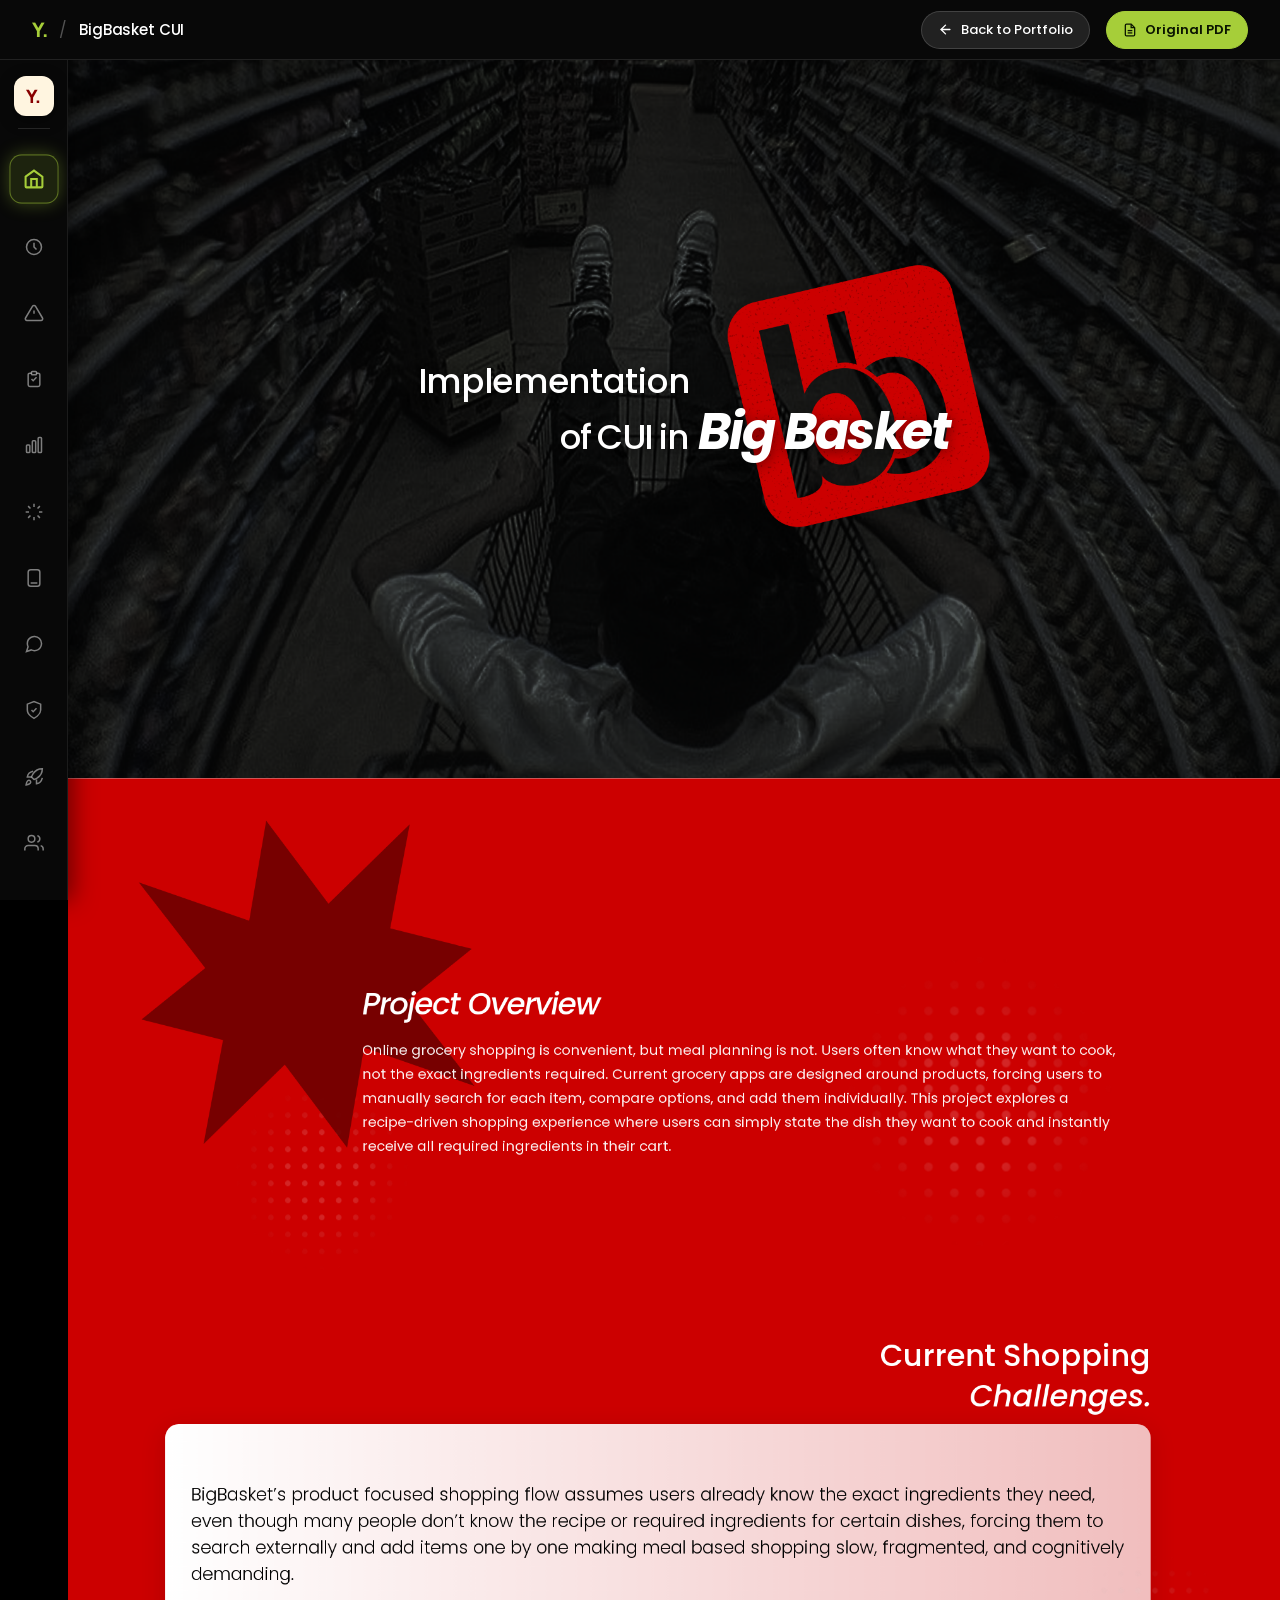
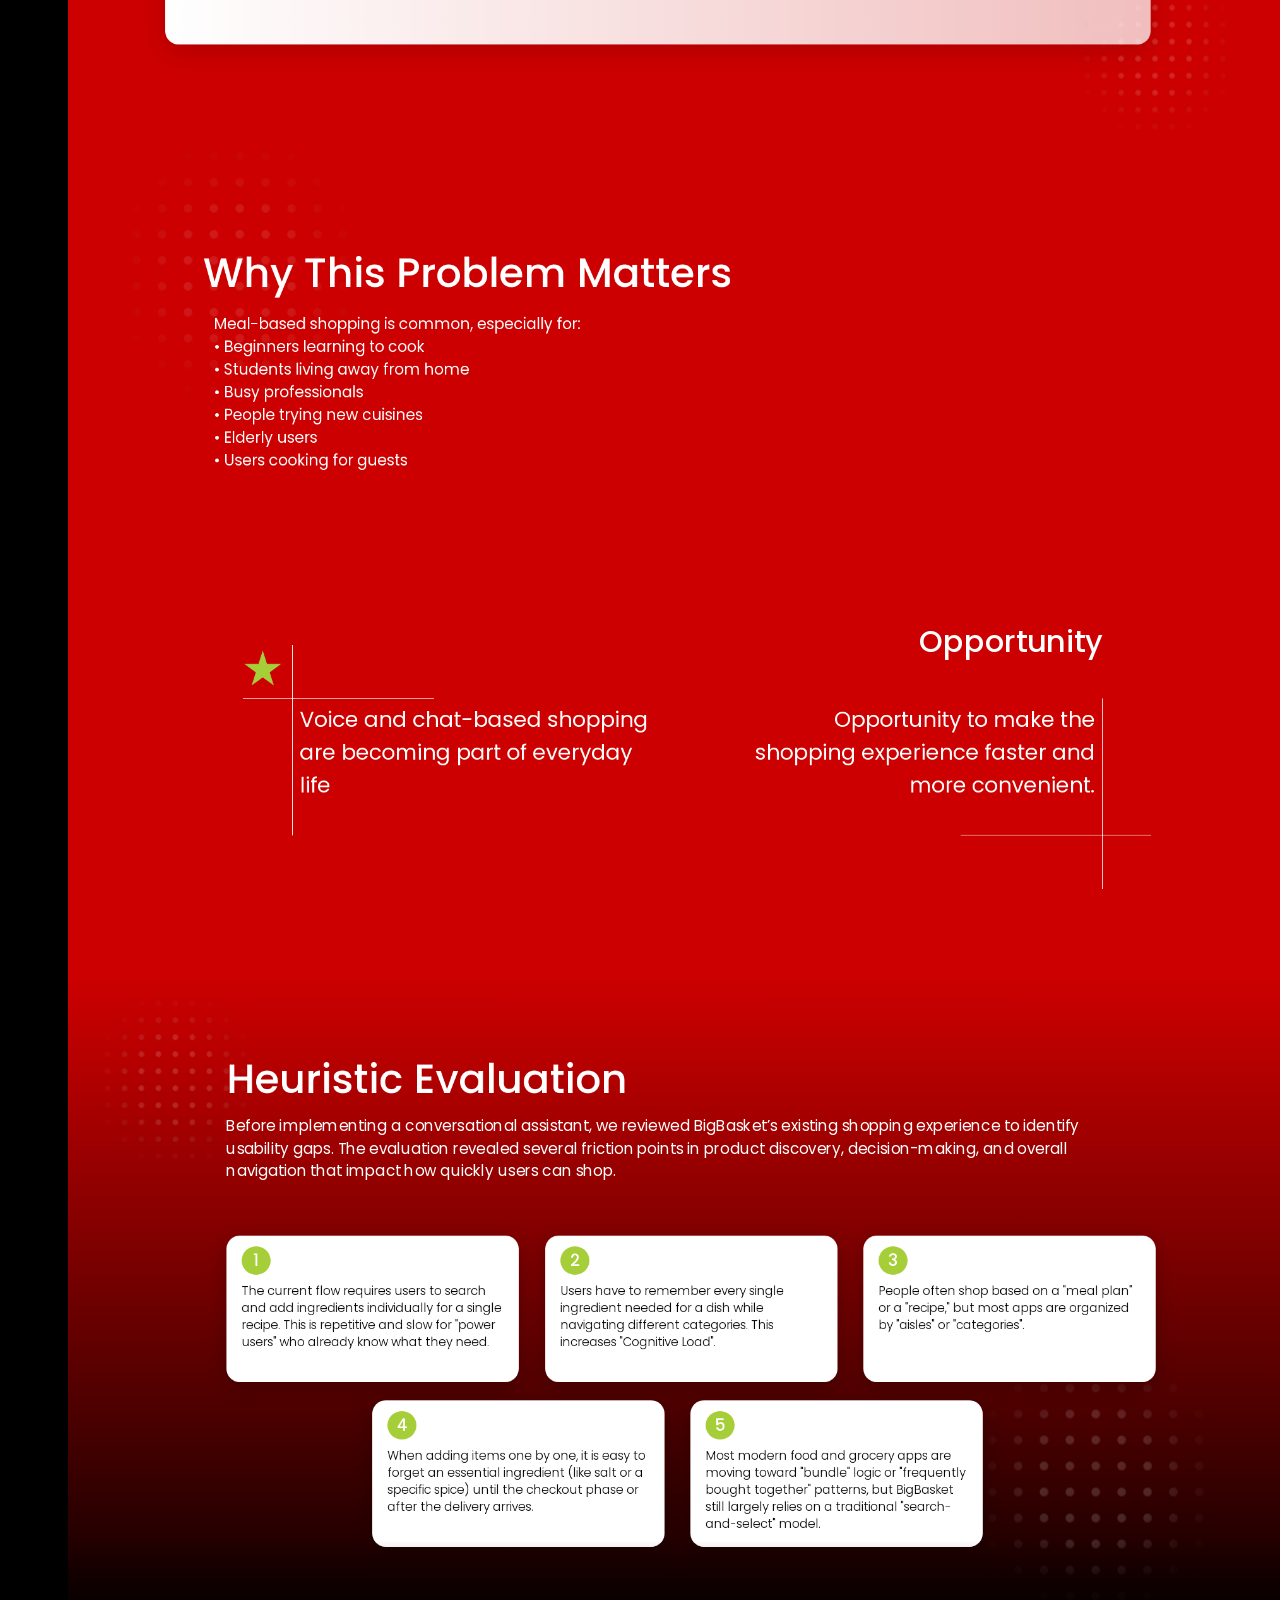
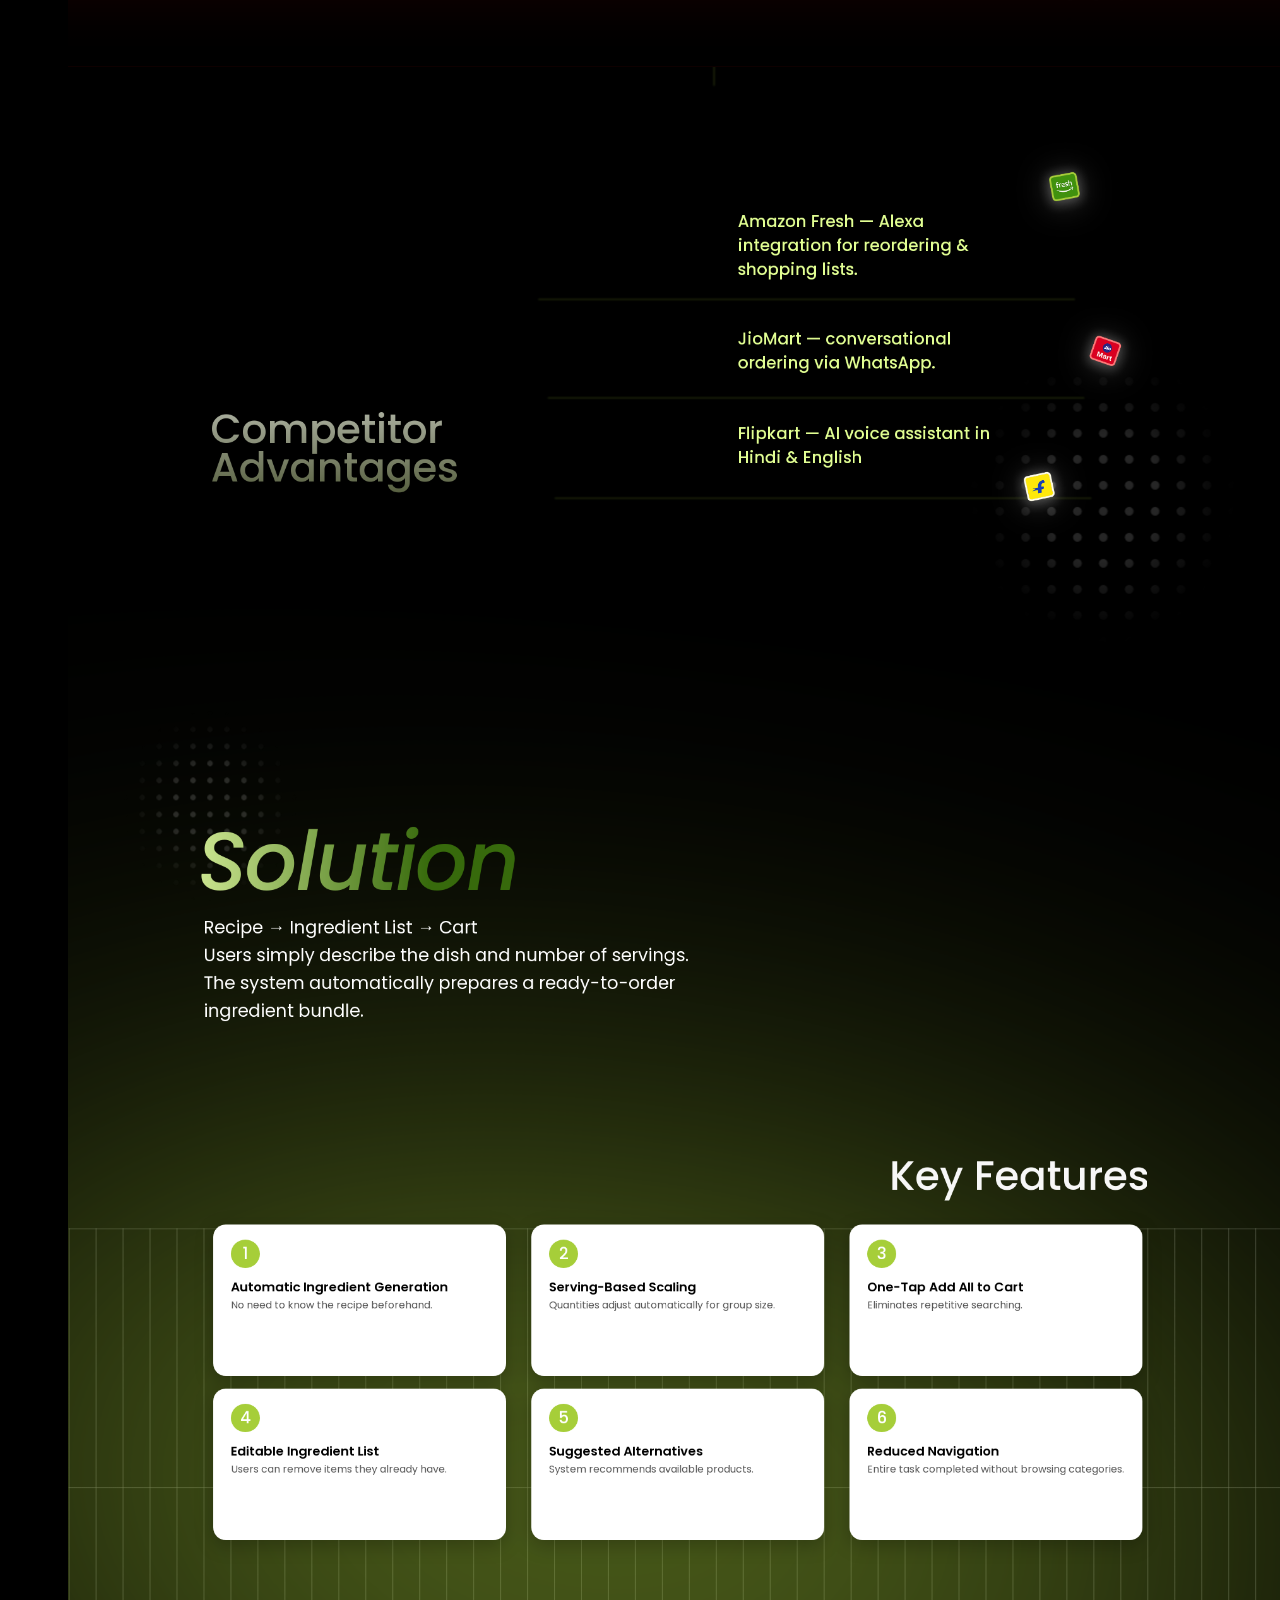
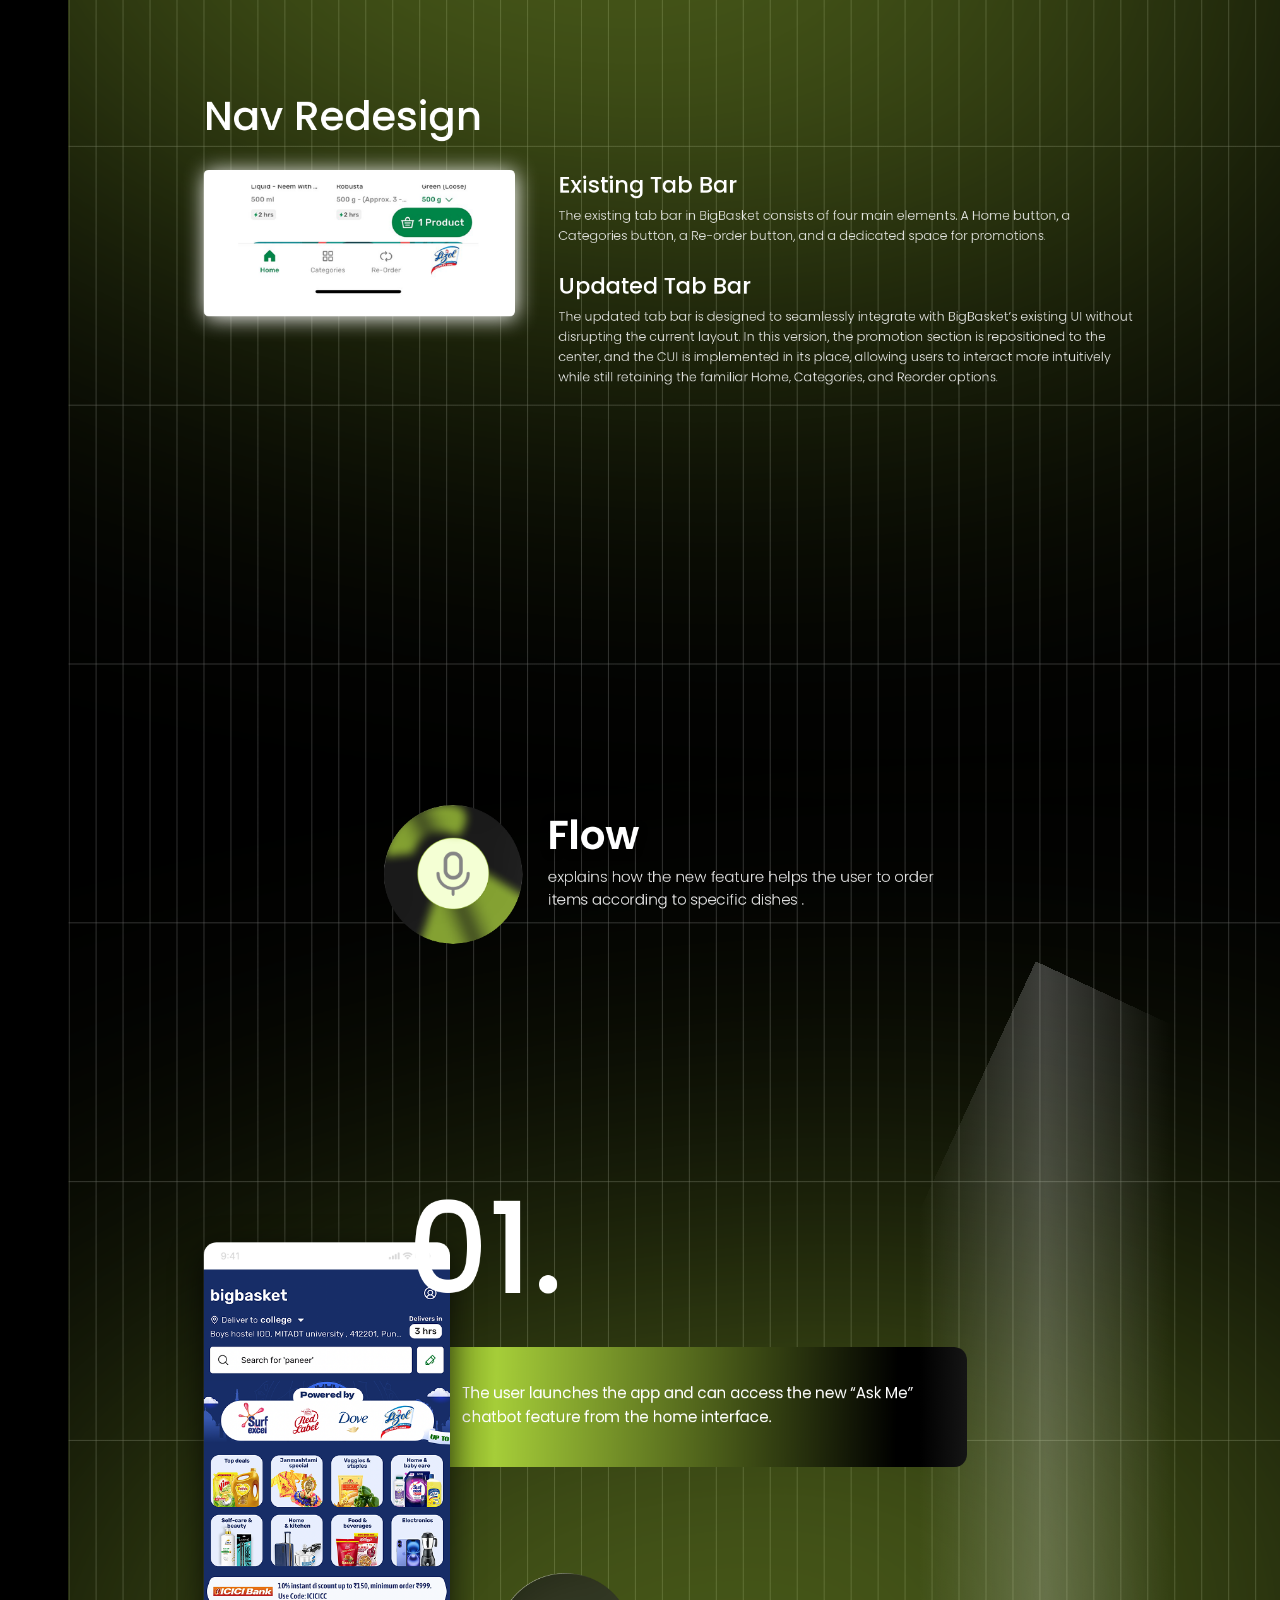
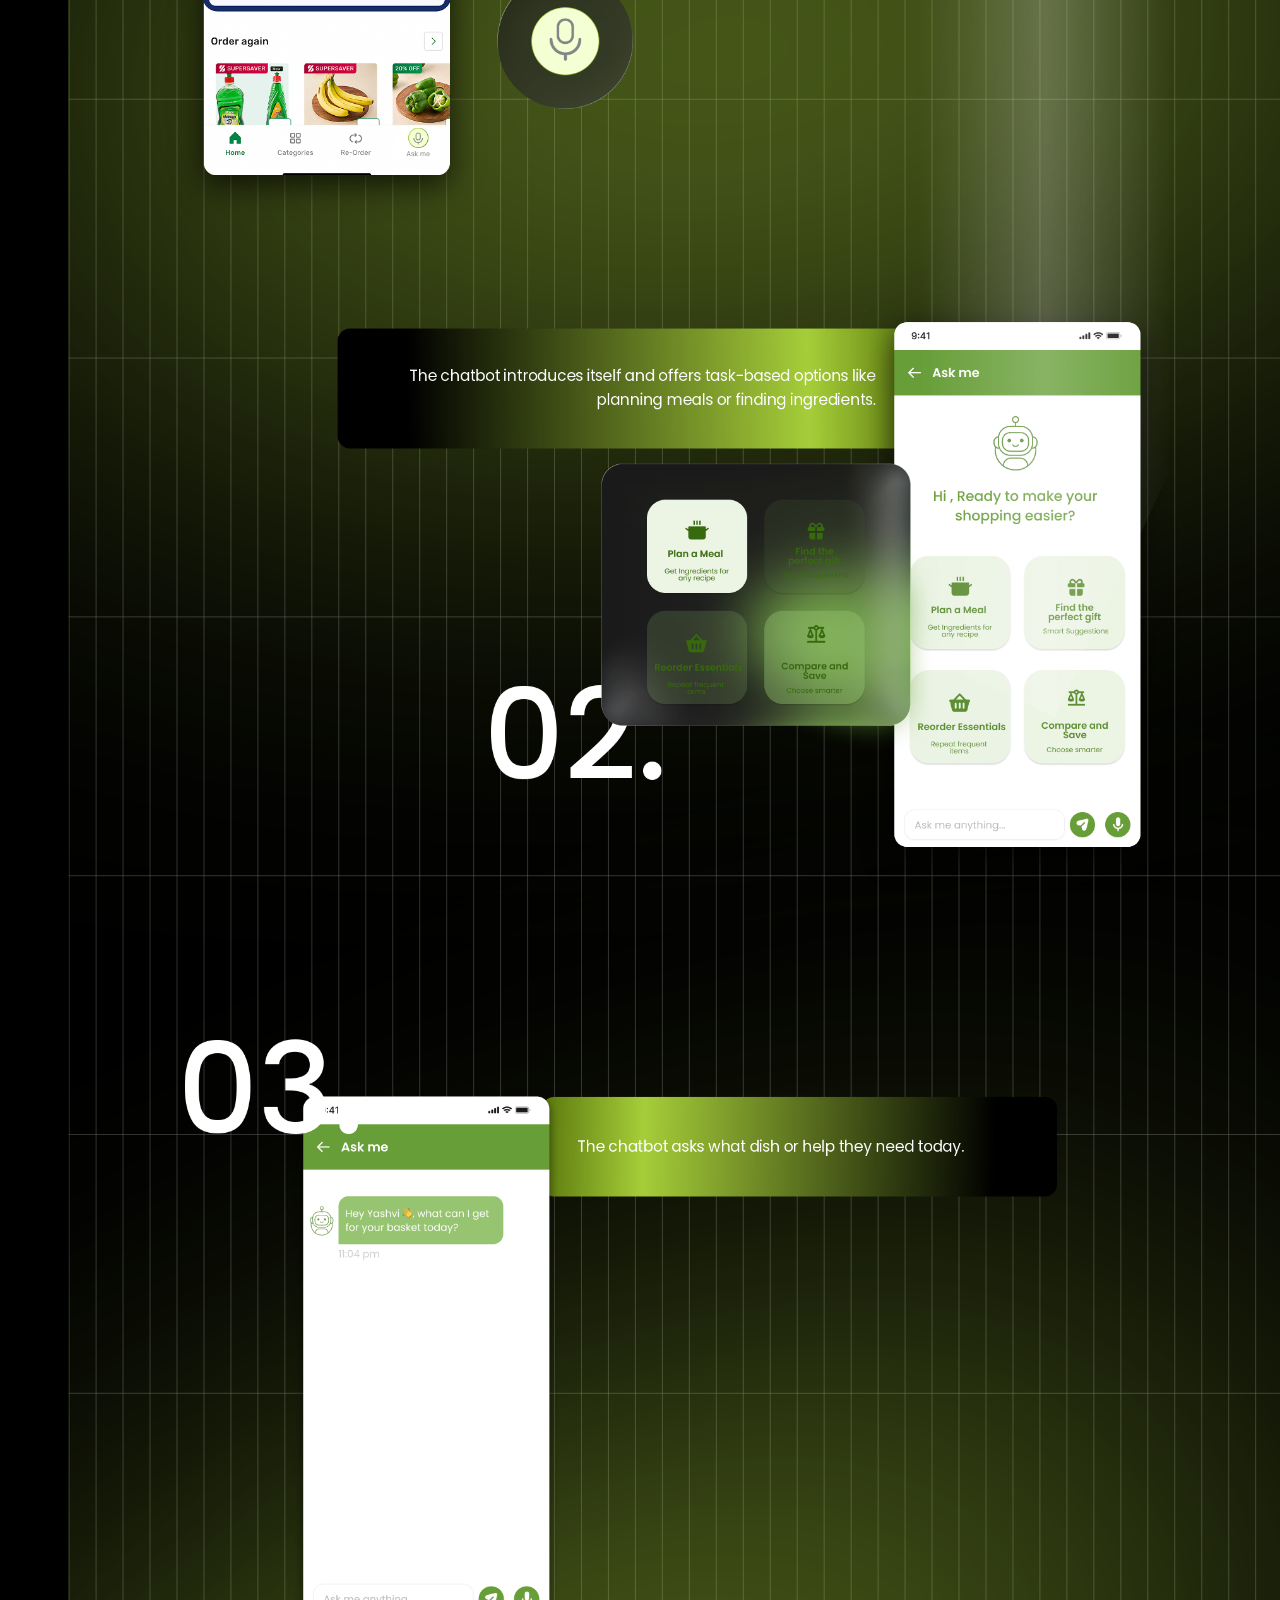
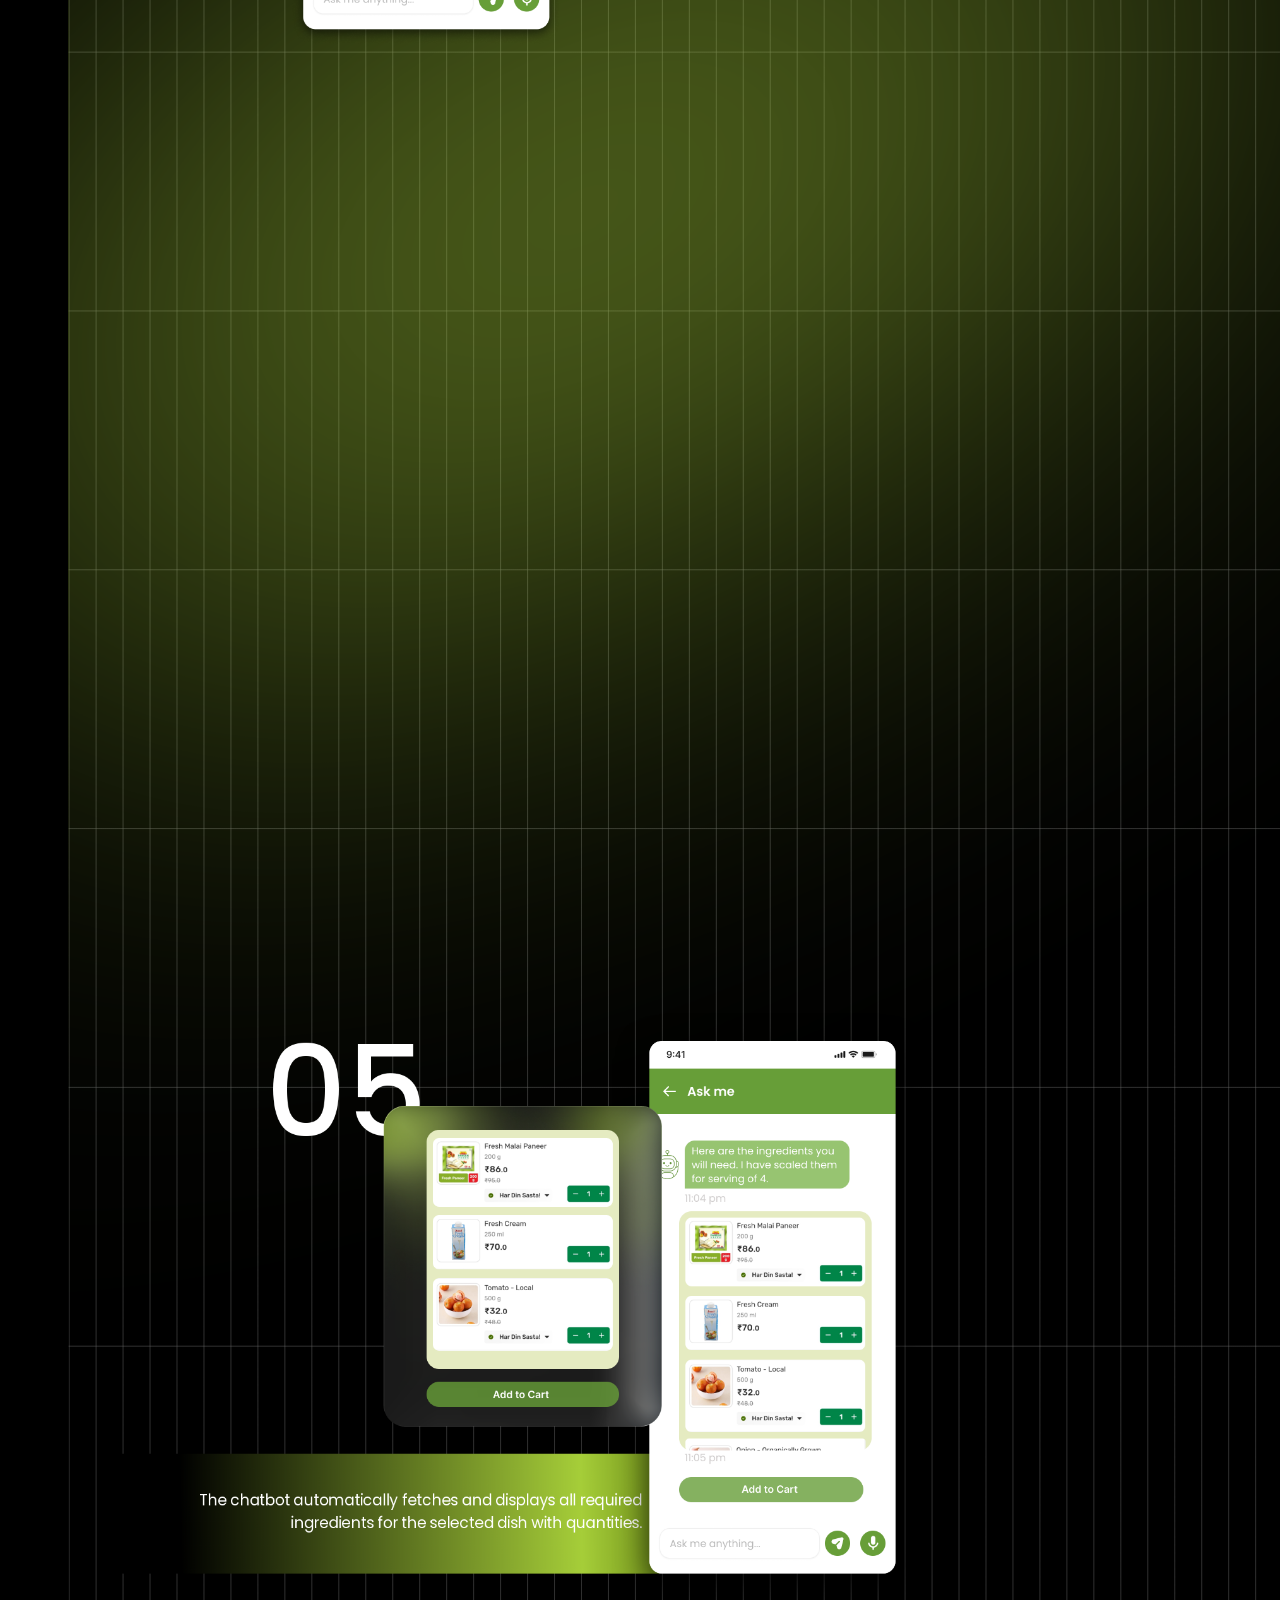
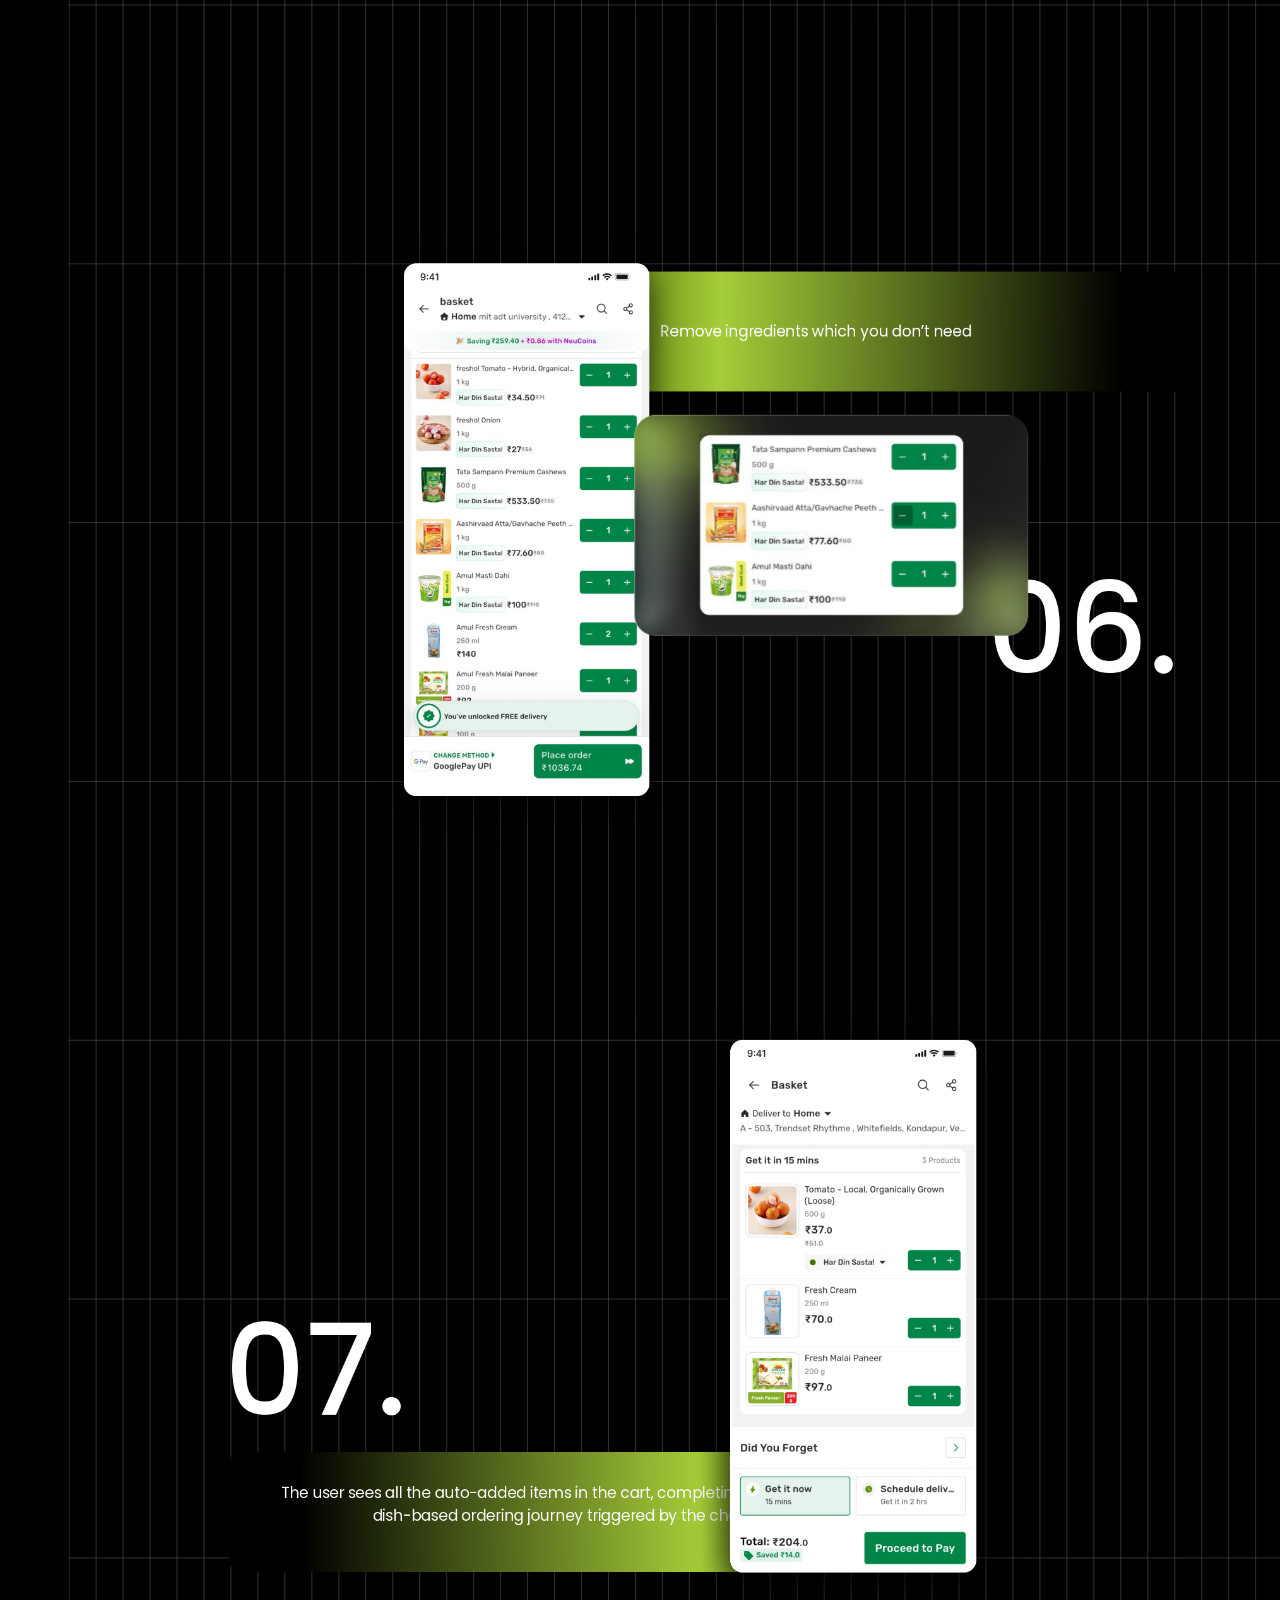
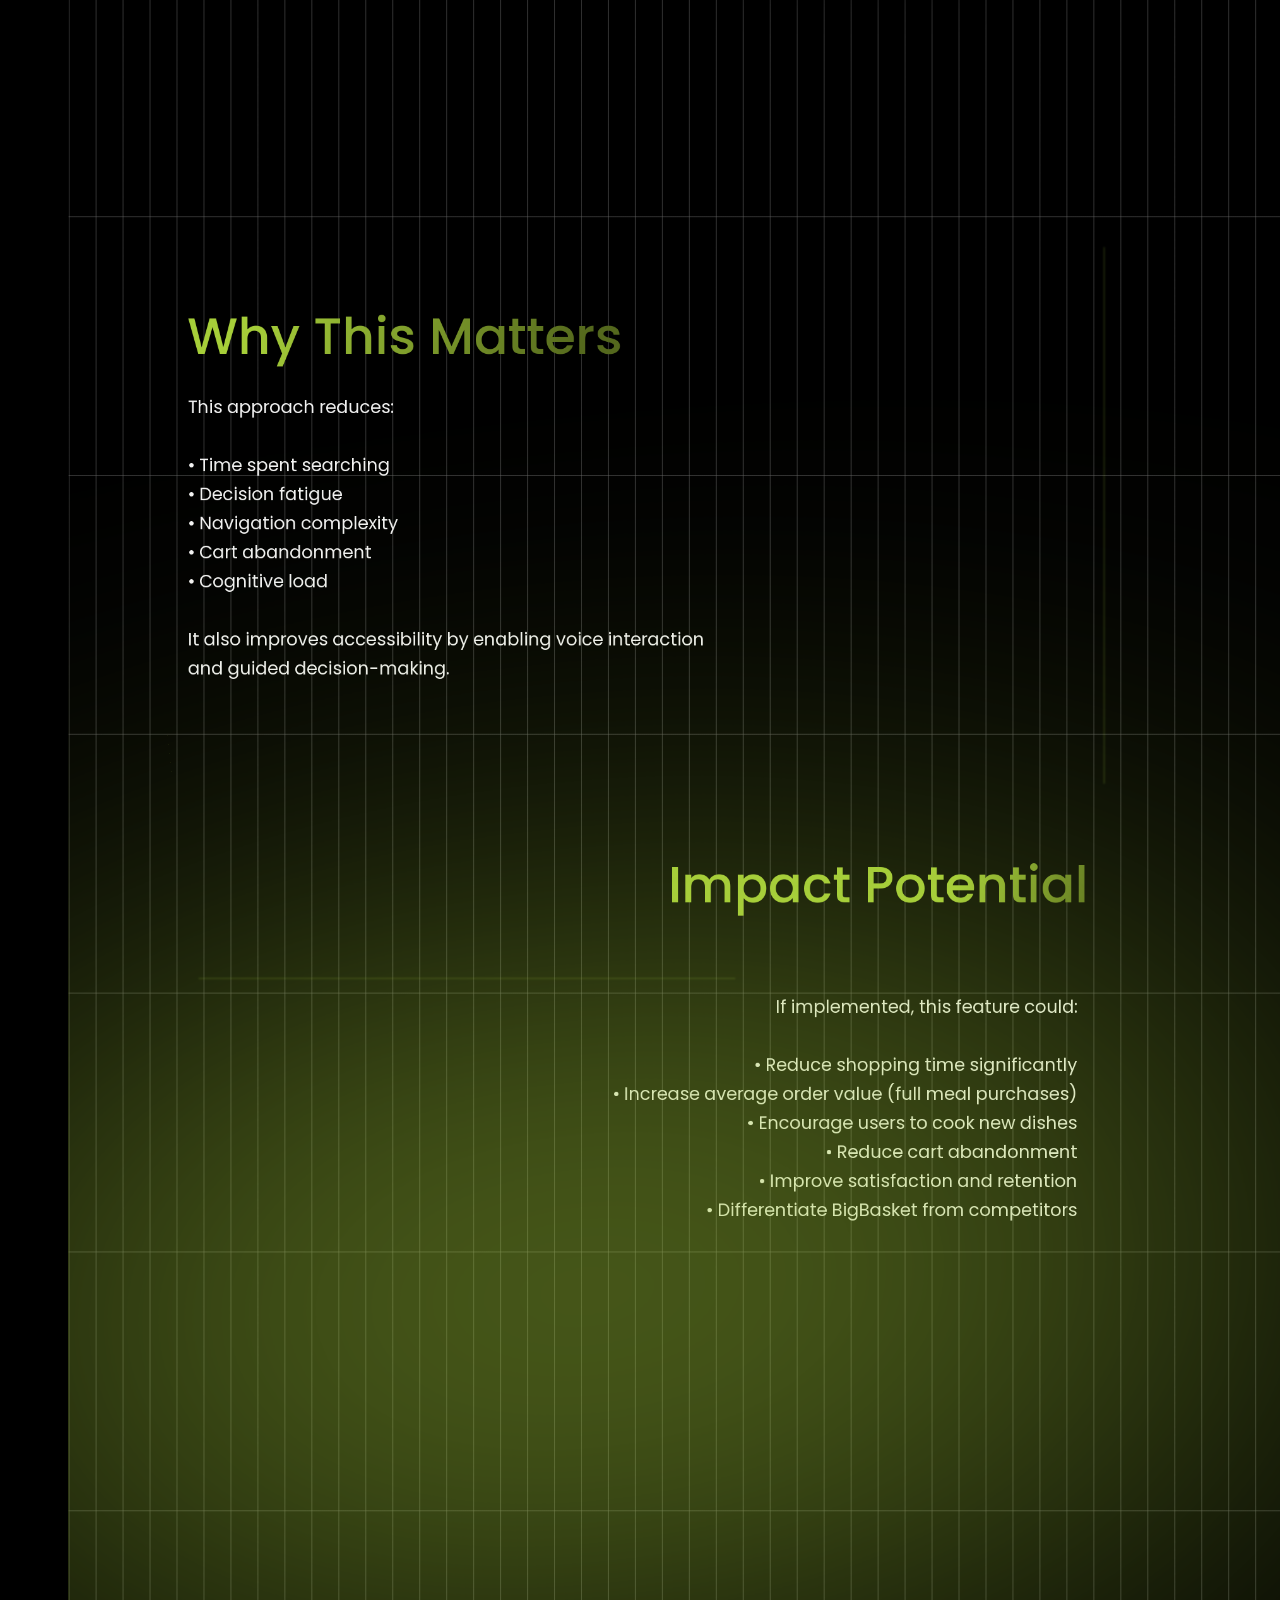
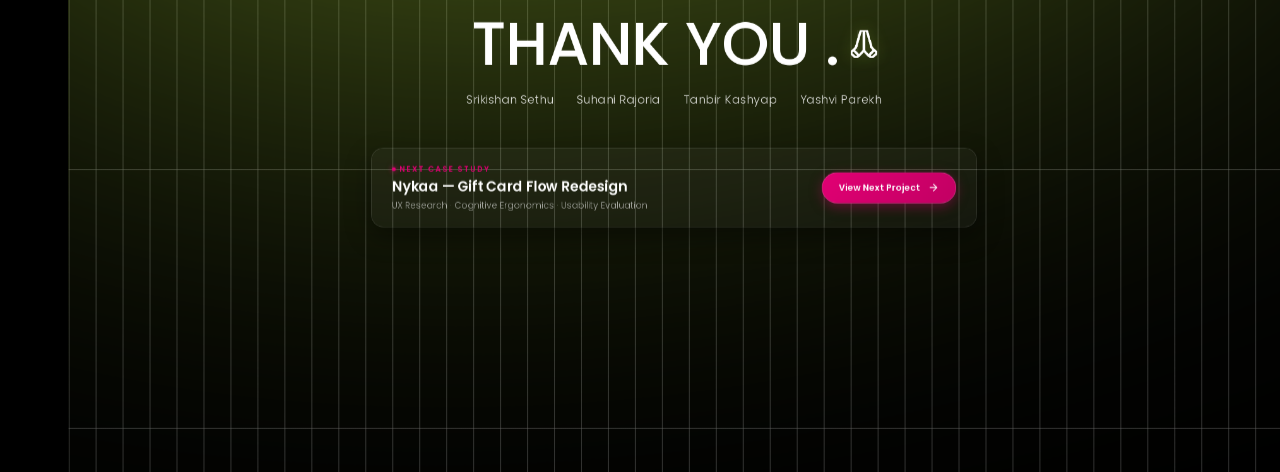
==== commit f4e03375: "feat: integrate Cobble case study with standardized header, icon rail navigation, and BigBasket poli" ====
--- a/bigbasket.html
+++ b/bigbasket.html
@@ -15,9 +15,9 @@
     content="Implementation of CUI in Big Basket: What if you told your grocery app what you're cooking, instead of what you need to buy?" />
   <meta property="og:type" content="article" />
 
-  <!-- Favicon -->
+  <!-- Favicon generated from Yashvi's signature Y. logo with a cream background box -->
   <link rel="icon"
-    href="data:image/svg+xml,<svg xmlns='http://www.w3.org/2000/svg' viewBox='0 0 100 100'><rect width='100' height='100' rx='25' fill='%23CC0000'/><text x='50' y='73' font-size='75' font-family='sans-serif' font-weight='bold' fill='%23FFFFFF' text-anchor='middle'>bb</text></svg>" />
+    href="data:image/svg+xml,<svg xmlns='http://www.w3.org/2000/svg' viewBox='0 0 100 100'><rect width='100' height='100' rx='25' fill='%23FFF5E0'/><text x='50' y='73' font-size='75' font-family='sans-serif' font-weight='bold' fill='%23880000' text-anchor='middle'>Y.</text></svg>" />
 
   <!-- Google Fonts -->
   <link rel="preconnect" href="https://fonts.googleapis.com" />
@@ -67,8 +67,8 @@
 
   <!-- Vertical Side Navigation (matching swiggy.html & yashvi portfolio system) -->
   <nav class="sidenav" aria-label="Case Study Navigation">
-    <a href="#section-hero" class="sidenav-brand" title="BigBasket CUI Case Study" aria-label="Scroll to Cover">
-      <span>bb</span>
+    <a href="index.html" class="sidenav-brand" title="Yashvi Parekh — Return to Portfolio" aria-label="Back to Portfolio">
+      <span>Y.</span>
     </a>
 
     <div class="sidenav-line"></div>
@@ -355,41 +355,41 @@
 
           <h3 class="bb-key-features-heading">Key Features</h3>
 
-          <!-- 6 White Cards in 2x3 Grid -->
+          <!-- 6 White Cards in 2x3 Grid (Consistent uniform dimensions) -->
           <div class="bb-frame-features-grid">
             <!-- Row 1 -->
-            <div class="bb-fcard" style="left: 0px; top: 0px; height: 232px;">
+            <div class="bb-fcard" style="left: 0px; top: 0px;">
               <div class="bb-fcard-badge">1</div>
               <h4 class="bb-fcard-title">Automatic Ingredient Generation</h4>
               <p class="bb-fcard-sub">No need to know the recipe beforehand.</p>
             </div>
 
-            <div class="bb-fcard" style="left: 505px; top: 0px; height: 208px;">
+            <div class="bb-fcard" style="left: 504px; top: 0px;">
               <div class="bb-fcard-badge">2</div>
               <h4 class="bb-fcard-title">Serving-Based Scaling</h4>
               <p class="bb-fcard-sub">Quantities adjust automatically for group size.</p>
             </div>
 
-            <div class="bb-fcard" style="left: 1009px; top: 0px; height: 241px;">
+            <div class="bb-fcard" style="left: 1008px; top: 0px;">
               <div class="bb-fcard-badge">3</div>
               <h4 class="bb-fcard-title">One-Tap Add All to Cart</h4>
               <p class="bb-fcard-sub">Eliminates repetitive searching.</p>
             </div>
 
             <!-- Row 2 -->
-            <div class="bb-fcard" style="left: 1px; top: 252px; height: 232px;">
+            <div class="bb-fcard" style="left: 0px; top: 260px;">
               <div class="bb-fcard-badge">4</div>
               <h4 class="bb-fcard-title">Editable Ingredient List</h4>
               <p class="bb-fcard-sub">Users can remove items they already have.</p>
             </div>
 
-            <div class="bb-fcard" style="left: 505px; top: 252px; height: 232px;">
+            <div class="bb-fcard" style="left: 504px; top: 260px;">
               <div class="bb-fcard-badge">5</div>
               <h4 class="bb-fcard-title">Suggested Alternatives</h4>
               <p class="bb-fcard-sub">System recommends available products.</p>
             </div>
 
-            <div class="bb-fcard" style="left: 1009px; top: 279px; height: 205px;">
+            <div class="bb-fcard" style="left: 1008px; top: 260px;">
               <div class="bb-fcard-badge">6</div>
               <h4 class="bb-fcard-title">Reduced Navigation</h4>
               <p class="bb-fcard-sub">Entire task completed without browsing categories.</p>
@@ -577,6 +577,24 @@
             <span class="bb-team-member">Suhani Rajoria</span>
             <span class="bb-team-member">Tanbir Kashyap</span>
             <span class="bb-team-member">Yashvi Parekh</span>
+          </div>
+
+          <!-- ── Subtle Next Case Study Bar ── -->
+          <div class="bb-next-project-bar">
+            <div class="bb-next-project-inner">
+              <div class="bb-next-info">
+                <span class="bb-next-eyebrow">Next Case Study</span>
+                <h3 class="bb-next-title">Nykaa — Gift Card Flow Redesign</h3>
+                <p class="bb-next-desc">UX Research · Cognitive Ergonomics · Usability Evaluation</p>
+              </div>
+              <a href="Nykaa.html" class="bb-next-cta" aria-label="Explore Nykaa Case Study">
+                <span>View Next Project</span>
+                <svg viewBox="0 0 24 24" fill="none" stroke="currentColor" stroke-width="2.2" stroke-linecap="round" stroke-linejoin="round">
+                  <line x1="5" y1="12" x2="19" y2="12" />
+                  <polyline points="12 5 19 12 12 19" />
+                </svg>
+              </a>
+            </div>
           </div>
         </div>
 
@@ -691,8 +709,51 @@
 
       if (brandLink) {
         brandLink.addEventListener('click', function (e) {
-          e.preventDefault();
-          window.scrollTo({ top: 0, behavior: 'smooth' });
+          const href = this.getAttribute('href');
+          if (href && href.startsWith('#')) {
+            e.preventDefault();
+            window.scrollTo({ top: 0, behavior: 'smooth' });
+          }
+        });
+      }
+
+      // ── Scroll-Triggered Progressive Section Reveal ──
+      document.documentElement.classList.add('bb-js-loaded');
+      const revealTargets = document.querySelectorAll(
+        '.bb-group-overview, .bb-frame-challenges, #section-problem-matters-wrap, ' +
+        '.bb-group-opportunity, .bb-heuristics-title, .bb-frame-heuristics-cards, ' +
+        '.bb-competitors-wrap, .bb-solution-wrap, .bb-nav-redesign-wrap, ' +
+        '.bb-flow-intro-wrap, .bb-step-01-wrap, .bb-step-02-wrap, .bb-step-03-wrap, ' +
+        '.bb-step-04-wrap, .bb-step-05-wrap, .bb-step-06-wrap, .bb-step-07-wrap, ' +
+        '.bb-why-matters-wrap, .bb-impact-wrap, .bb-footer-wrap'
+      );
+
+      revealTargets.forEach(function (el) {
+        el.classList.add('bb-reveal-item');
+      });
+
+      if ('IntersectionObserver' in window) {
+        const revealObserver = new IntersectionObserver(
+          function (entries, observer) {
+            entries.forEach(function (entry) {
+              if (entry.isIntersecting) {
+                entry.target.classList.add('bb-is-visible');
+                observer.unobserve(entry.target);
+              }
+            });
+          },
+          {
+            rootMargin: '0px 0px -40px 0px',
+            threshold: 0.05
+          }
+        );
+
+        revealTargets.forEach(function (el) {
+          revealObserver.observe(el);
+        });
+      } else {
+        revealTargets.forEach(function (el) {
+          el.classList.add('bb-is-visible');
         });
       }
     })();
--- a/bigbasket-cui.css
+++ b/bigbasket-cui.css
@@ -119,6 +119,7 @@
   width: 0%;
   height: 3px;
   background: linear-gradient(90deg, #CC0000 0%, #A6CE39 100%);
+  box-shadow: 0 0 12px rgba(166, 206, 57, 0.8), 0 0 24px rgba(166, 206, 57, 0.4);
   z-index: 9999;
   transition: width 0.1s linear;
 }
@@ -157,15 +158,15 @@
   display: flex;
   align-items: center;
   justify-content: center;
-  font-family: 'Montserrat', sans-serif;
-  font-weight: 900;
-  font-style: italic;
-  font-size: 1.05rem;
+  font-family: 'Manrope', 'Montserrat', sans-serif;
+  font-weight: 800;
+  font-style: normal;
+  font-size: 1.15rem;
   letter-spacing: -0.02em;
-  color: #FFFFFF;
-  background: linear-gradient(135deg, #CC0000 0%, #E62A2A 100%);
+  color: #880000;
+  background: #FFF5E0;
   border-radius: 12px;
-  box-shadow: 0 4px 16px rgba(204, 0, 0, 0.45);
+  box-shadow: 0 4px 16px rgba(0, 0, 0, 0.45);
   margin-bottom: 12px;
   text-decoration: none;
   flex-shrink: 0;
@@ -174,7 +175,14 @@
 
 .sidenav-brand:hover {
   transform: scale(1.1) rotate(-4deg);
-  box-shadow: 0 6px 20px rgba(204, 0, 0, 0.7);
+  box-shadow: 0 6px 20px rgba(255, 245, 224, 0.35);
+  animation: bbBrandTilt 0.45s cubic-bezier(0.34, 1.56, 0.64, 1) forwards;
+}
+
+@keyframes bbBrandTilt {
+  0% { transform: scale(1) rotate(0deg); }
+  50% { transform: scale(1.15) rotate(-6deg); }
+  100% { transform: scale(1.1) rotate(-4deg); }
 }
 
 .sidenav-line {
@@ -232,6 +240,16 @@
   border: 1px solid rgba(166, 206, 57, 0.45);
   box-shadow: 0 0 16px rgba(166, 206, 57, 0.32);
   transform: scale(1.12);
+  animation: bbNavPulse 3.2s ease-in-out infinite;
+}
+
+@keyframes bbNavPulse {
+  0%, 100% {
+    box-shadow: 0 0 12px rgba(166, 206, 57, 0.35);
+  }
+  50% {
+    box-shadow: 0 0 24px rgba(166, 206, 57, 0.7);
+  }
 }
 
 .sidenav-link.active svg {
@@ -424,11 +442,22 @@
   z-index: 2;
   pointer-events: auto;
   cursor: pointer;
+  animation: bbHeroBadgeFloat 6s ease-in-out infinite;
   transition: transform 0.6s cubic-bezier(0.16, 1, 0.3, 1);
 }
 
+@keyframes bbHeroBadgeFloat {
+  0%, 100% {
+    transform: translateY(0px) rotate(0deg);
+  }
+  50% {
+    transform: translateY(-12px) rotate(1.5deg);
+  }
+}
+
 .bb-hero-badge-wrap:hover {
-  transform: translateY(-8px) rotate(2deg) scale(1.03);
+  animation-play-state: paused;
+  transform: translateY(-16px) rotate(2deg) scale(1.04);
 }
 
 .bb-hero-badge-img {
@@ -519,6 +548,36 @@
   top: 1613px;
   background: url('images/bigbasket/star-ornament.png') no-repeat center / contain;
   pointer-events: none;
+}
+
+/* ── Celestial Floating & Glimmer for Star Ornaments ── */
+[class*="bb-ornament-"] {
+  animation: bbStarFloat 8s ease-in-out infinite alternate;
+  will-change: transform, filter;
+}
+
+.bb-ornament-5 { animation-duration: 7.5s; }
+.bb-ornament-2 { animation-duration: 8.5s; animation-delay: -2s; }
+.bb-ornament-6-top { animation-duration: 9s; animation-delay: -4s; }
+.bb-ornament-7-mid { animation-duration: 8s; animation-delay: -1s; }
+.bb-ornament-6-slide { animation-duration: 7s; animation-delay: -3s; }
+.bb-ornament-7-slide { animation-duration: 9.5s; animation-delay: -5s; }
+.bb-ornament-6-dark { animation-duration: 8.5s; animation-delay: -2.5s; }
+.bb-ornament-7-dark { animation-duration: 10s; animation-delay: -6s; }
+
+@keyframes bbStarFloat {
+  0% {
+    transform: translateY(0px) rotate(0deg) scale(1);
+    filter: drop-shadow(0 0 8px rgba(166, 206, 57, 0.25));
+  }
+  50% {
+    transform: translateY(-8px) rotate(3deg) scale(1.03);
+    filter: drop-shadow(0 0 22px rgba(166, 206, 57, 0.7));
+  }
+  100% {
+    transform: translateY(0px) rotate(0deg) scale(1);
+    filter: drop-shadow(0 0 8px rgba(166, 206, 57, 0.25));
+  }
 }
 
 .bb-group-overview {
@@ -938,8 +997,32 @@
   box-shadow: 0 8px 30px rgba(0, 0, 0, 0.25);
   padding: 17px 24px 20px 24px;
   box-sizing: border-box;
+  overflow: hidden;
   transition: transform 0.35s cubic-bezier(0.16, 1, 0.3, 1), box-shadow 0.35s ease;
   cursor: pointer;
+}
+
+.bb-hcard::before {
+  content: '';
+  position: absolute;
+  top: 0;
+  left: -120%;
+  width: 100%;
+  height: 100%;
+  background: linear-gradient(
+    90deg,
+    transparent 0%,
+    rgba(166, 206, 57, 0.16) 50%,
+    transparent 100%
+  );
+  transform: skewX(-20deg);
+  transition: left 0.65s cubic-bezier(0.16, 1, 0.3, 1);
+  pointer-events: none;
+  z-index: 1;
+}
+
+.bb-hcard:hover::before {
+  left: 130%;
 }
 
 .bb-hcard:hover {
@@ -1016,12 +1099,23 @@
   filter: blur(356.2px);
   pointer-events: none;
   z-index: 1;
-}
-
-.bb-orb-1 { width: 2391px; height: 944px; left: -365px; top: 1806px; transform: rotate(6.46deg); opacity: 0.6; }
-.bb-orb-2 { width: 2391px; height: 944px; left: -160px; top: 4576px; transform: matrix(-0.99, 0.11, 0.11, 0.99, 0, 0); opacity: 0.6; }
-.bb-orb-3 { width: 2391px; height: 944px; left: -379px; top: 7359px; transform: rotate(-27.39deg); opacity: 0.6; }
-.bb-orb-4 { width: 2391px; height: 944px; left: -374px; top: 14141px; transform: matrix(-0.99, 0.11, 0.11, 0.99, 0, 0); opacity: 0.6; }
+  animation: bbOrbBreathe 12s ease-in-out infinite alternate;
+  will-change: opacity;
+}
+
+.bb-orb-1 { width: 2391px; height: 944px; left: -365px; top: 1806px; transform: rotate(6.46deg); opacity: 0.6; animation-duration: 11s; }
+.bb-orb-2 { width: 2391px; height: 944px; left: -160px; top: 4576px; transform: matrix(-0.99, 0.11, 0.11, 0.99, 0, 0); opacity: 0.6; animation-duration: 14s; animation-delay: -3s; }
+.bb-orb-3 { width: 2391px; height: 944px; left: -379px; top: 7359px; transform: rotate(-27.39deg); opacity: 0.6; animation-duration: 13s; animation-delay: -6s; }
+.bb-orb-4 { width: 2391px; height: 944px; left: -374px; top: 14141px; transform: matrix(-0.99, 0.11, 0.11, 0.99, 0, 0); opacity: 0.6; animation-duration: 15s; animation-delay: -2s; }
+
+@keyframes bbOrbBreathe {
+  0%, 100% {
+    opacity: 0.46;
+  }
+  50% {
+    opacity: 0.72;
+  }
+}
 
 /* ── Ambient Ornaments (Ornament 6 & Ornament 7) ── */
 .bb-ornament-6-dark {
@@ -1321,22 +1415,49 @@
 .bb-frame-features-grid {
   position: absolute;
   width: 1472px;
-  height: 484px;
+  height: 510px;
   left: 25px;
   top: 647px;
 }
 
 .bb-fcard {
   position: absolute;
-  width: 463px;
-  height: 232px;
+  width: 464px;
+  height: 240px;
   background: #FFFFFF;
-  border-radius: 21px;
-  padding: 17px 24px 20px 24px;
+  border-radius: 20px;
+  padding: 24px 28px;
   box-sizing: border-box;
+  overflow: hidden;
   box-shadow: 0 8px 30px rgba(0, 0, 0, 0.25);
   transition: transform 0.35s cubic-bezier(0.16, 1, 0.3, 1), box-shadow 0.35s ease;
   cursor: pointer;
+  display: flex;
+  flex-direction: column;
+  justify-content: flex-start;
+}
+
+.bb-fcard::before {
+  content: '';
+  position: absolute;
+  top: 0;
+  left: -120%;
+  width: 100%;
+  height: 100%;
+  background: linear-gradient(
+    90deg,
+    transparent 0%,
+    rgba(166, 206, 57, 0.16) 50%,
+    transparent 100%
+  );
+  transform: skewX(-20deg);
+  transition: left 0.65s cubic-bezier(0.16, 1, 0.3, 1);
+  pointer-events: none;
+  z-index: 1;
+}
+
+.bb-fcard:hover::before {
+  left: 130%;
 }
 
 .bb-fcard:hover {
@@ -1456,19 +1577,19 @@
 /* ── Sub-section 7.4: Flow ── */
 .bb-flow-intro-wrap {
   position: absolute;
-  width: 748px;
-  height: 374px;
-  left: 610px;
+  width: 920px;
+  height: 260px;
+  left: 500px;
   top: 3684px;
-  z-index: 2;
+  z-index: 5;
 }
 
 .bb-flow-avatar-circle {
   position: absolute;
-  width: 263px;
-  height: 263px;
+  width: 220px;
+  height: 220px;
   left: 0px;
-  top: 0px;
+  top: 20px;
   background: transparent;
   border-radius: 50%;
   display: flex;
@@ -1478,13 +1599,26 @@
   box-shadow: none;
   overflow: hidden;
   z-index: 1;
+  animation: bbAvatarFloat 5s ease-in-out infinite;
   transition: transform 0.5s cubic-bezier(0.16, 1, 0.3, 1), filter 0.5s ease;
   cursor: pointer;
 }
 
+@keyframes bbAvatarFloat {
+  0%, 100% {
+    transform: translateY(0px);
+    filter: drop-shadow(0 6px 18px rgba(166, 206, 57, 0.28));
+  }
+  50% {
+    transform: translateY(-8px);
+    filter: drop-shadow(0 14px 28px rgba(166, 206, 57, 0.65));
+  }
+}
+
 .bb-flow-avatar-circle:hover {
-  transform: translateY(-8px) scale(1.06) rotate(3deg);
-  filter: drop-shadow(0 15px 35px rgba(166, 206, 57, 0.55));
+  animation-play-state: paused;
+  transform: translateY(-8px) scale(1.05);
+  filter: drop-shadow(0 16px 36px rgba(166, 206, 57, 0.8));
 }
 
 .bb-flow-avatar-circle img {
@@ -1497,34 +1631,36 @@
 
 .bb-flow-title {
   position: absolute;
-  width: 188px;
+  width: auto;
   height: 64px;
-  left: 144px;
-  top: 170px;
+  left: 260px;
+  top: 36px;
   font-family: 'Poppins', sans-serif;
   font-style: normal;
   font-weight: 600;
   font-size: 64px;
   line-height: 64px;
   color: #FFFFFF;
-  text-shadow: 0px 4px 4px rgba(0, 0, 0, 0.25);
-  margin: 0;
+  text-shadow: 0px 4px 14px rgba(0, 0, 0, 0.85);
+  margin: 0;
+  z-index: 10;
 }
 
 .bb-flow-subtext {
   position: absolute;
-  width: 604px;
+  width: 620px;
   height: auto;
-  left: 144px;
-  top: 250px;
+  left: 260px;
+  top: 116px;
   font-family: 'Poppins', sans-serif;
   font-style: normal;
   font-weight: 300;
-  font-size: 26px;
-  line-height: 38px;
+  font-size: 24px;
+  line-height: 36px;
   letter-spacing: -0.02em;
-  color: rgba(255, 255, 255, 0.88);
-  margin: 0;
+  color: rgba(255, 255, 255, 0.92);
+  margin: 0;
+  z-index: 10;
 }
 
 /* ═══════════════════════════════════════════════════════════════════════
@@ -1602,6 +1738,29 @@
 .bb-phone-mockup:hover {
   transform: translateY(-8px) scale(1.015);
   box-shadow: 0 25px 65px rgba(0, 0, 0, 0.8), 0 0 35px rgba(166, 206, 57, 0.22);
+}
+
+.bb-phone-mockup::after {
+  content: '';
+  position: absolute;
+  top: -60%;
+  left: -60%;
+  width: 220%;
+  height: 220%;
+  background: linear-gradient(
+    65deg,
+    transparent 38%,
+    rgba(255, 255, 255, 0.22) 50%,
+    transparent 62%
+  );
+  transform: rotate(25deg) translateY(-120%);
+  transition: transform 0.85s cubic-bezier(0.16, 1, 0.3, 1);
+  pointer-events: none;
+  z-index: 5;
+}
+
+.bb-phone-mockup:hover::after {
+  transform: rotate(25deg) translateY(120%);
 }
 
 /* Macro-to-micro camera focus: when user hovers a zoom card, the phone mockup dims and pushes back */
@@ -1785,6 +1944,37 @@
   transform: scale(1.08);
 }
 
+.bb-s04-callout-circle::before,
+.bb-s04-callout-circle::after {
+  content: '';
+  position: absolute;
+  top: 0;
+  left: 0;
+  width: 100%;
+  height: 100%;
+  border-radius: 50%;
+  border: 2px solid rgba(166, 206, 57, 0.7);
+  box-sizing: border-box;
+  animation: bbVoiceRipple 3.2s cubic-bezier(0.1, 0.8, 0.3, 1) infinite;
+  pointer-events: none;
+  z-index: -1;
+}
+
+.bb-s04-callout-circle::after {
+  animation-delay: 1.6s;
+}
+
+@keyframes bbVoiceRipple {
+  0% {
+    transform: scale(0.96);
+    opacity: 0.95;
+  }
+  100% {
+    transform: scale(1.42);
+    opacity: 0;
+  }
+}
+
 .bb-s04-listening-label {
   position: absolute;
   left: 543px;
@@ -2153,3 +2343,165 @@
 .bb-team-member:hover::after {
   width: 100%;
 }
+
+/* ═══════════════════════════════════════════════════════════════════════
+   SUBTLE NEXT CASE STUDY BAR (Nykaa Gift Card Redesign Bridge)
+   ═══════════════════════════════════════════════════════════════════════ */
+.bb-next-project-bar {
+  margin-top: 64px;
+  width: 960px;
+  background: rgba(255, 255, 255, 0.04);
+  border: 1px solid rgba(255, 255, 255, 0.12);
+  border-radius: 20px;
+  padding: 24px 32px;
+  box-sizing: border-box;
+  backdrop-filter: blur(16px);
+  -webkit-backdrop-filter: blur(16px);
+  box-shadow: 0 16px 40px rgba(0, 0, 0, 0.4);
+  transition: all 0.35s cubic-bezier(0.16, 1, 0.3, 1);
+}
+
+.bb-next-project-bar:hover {
+  background: rgba(255, 255, 255, 0.06);
+  border-color: rgba(226, 0, 116, 0.45);
+  box-shadow: 0 20px 48px rgba(0, 0, 0, 0.5), 0 0 30px rgba(226, 0, 116, 0.15);
+  transform: translateY(-3px);
+}
+
+.bb-next-project-inner {
+  display: flex;
+  align-items: center;
+  justify-content: space-between;
+  gap: 28px;
+}
+
+.bb-next-info {
+  text-align: left;
+  display: flex;
+  flex-direction: column;
+}
+
+.bb-next-eyebrow {
+  font-family: 'Poppins', sans-serif;
+  font-size: 12px;
+  font-weight: 600;
+  text-transform: uppercase;
+  letter-spacing: 2px;
+  color: #E20074;
+  margin-bottom: 4px;
+  display: inline-flex;
+  align-items: center;
+  gap: 6px;
+}
+
+.bb-next-eyebrow::before {
+  content: '';
+  display: inline-block;
+  width: 6px;
+  height: 6px;
+  border-radius: 50%;
+  background: #E20074;
+  box-shadow: 0 0 8px #E20074;
+  animation: bbNextPulse 2.2s ease-in-out infinite;
+}
+
+@keyframes bbNextPulse {
+  0%, 100% {
+    transform: scale(1);
+    opacity: 0.9;
+    box-shadow: 0 0 8px #E20074;
+  }
+  50% {
+    transform: scale(1.4);
+    opacity: 1;
+    box-shadow: 0 0 16px #FF1A8C, 0 0 24px rgba(226, 0, 116, 0.6);
+  }
+}
+
+.bb-next-title {
+  font-family: 'Poppins', sans-serif;
+  font-size: 22px;
+  font-weight: 600;
+  line-height: 30px;
+  color: #FFFFFF;
+  margin: 0 0 4px 0;
+  letter-spacing: -0.01em;
+}
+
+.bb-next-desc {
+  font-family: 'Poppins', sans-serif;
+  font-size: 14px;
+  font-weight: 300;
+  line-height: 20px;
+  color: rgba(255, 255, 255, 0.65);
+  margin: 0;
+}
+
+.bb-next-cta {
+  display: inline-flex;
+  align-items: center;
+  gap: 12px;
+  padding: 13px 26px;
+  background: linear-gradient(135deg, #E20074 0%, #C20063 100%);
+  color: #FFFFFF;
+  font-family: 'Poppins', sans-serif;
+  font-size: 14px;
+  font-weight: 600;
+  text-decoration: none;
+  border-radius: 999px;
+  border: 1px solid rgba(255, 255, 255, 0.2);
+  box-shadow: 0 6px 20px rgba(226, 0, 116, 0.35);
+  white-space: nowrap;
+  flex-shrink: 0;
+  transition: all 0.3s cubic-bezier(0.16, 1, 0.3, 1);
+}
+
+.bb-next-cta svg {
+  width: 18px;
+  height: 18px;
+  transition: transform 0.25s ease;
+}
+
+.bb-next-cta:hover {
+  background: linear-gradient(135deg, #FF1A8C 0%, #E20074 100%);
+  box-shadow: 0 8px 28px rgba(226, 0, 116, 0.6);
+  transform: translateY(-2px);
+}
+
+.bb-next-cta:hover svg {
+  animation: bbArrowNudge 0.8s ease-in-out infinite alternate;
+}
+
+@keyframes bbArrowNudge {
+  0% { transform: translateX(2px); }
+  100% { transform: translateX(7px); }
+}
+
+/* ═══════════════════════════════════════════════════════════════════════
+   SCROLL-TRIGGERED PROGRESSIVE SECTION REVEAL ANIMATIONS
+   ═══════════════════════════════════════════════════════════════════════ */
+.bb-js-loaded .bb-reveal-item {
+  opacity: 0;
+  transform: translateY(28px);
+  transition: opacity 0.85s cubic-bezier(0.16, 1, 0.3, 1),
+              transform 0.85s cubic-bezier(0.16, 1, 0.3, 1);
+  will-change: opacity, transform;
+}
+
+.bb-js-loaded .bb-reveal-item.bb-is-visible {
+  opacity: 1;
+  transform: translateY(0);
+}
+
+/* ═══════════════════════════════════════════════════════════════════════
+   ACCESSIBILITY: PREFERS-REDUCED-MOTION
+   ═══════════════════════════════════════════════════════════════════════ */
+@media (prefers-reduced-motion: reduce) {
+  *, *::before, *::after {
+    animation-duration: 0.001ms !important;
+    animation-iteration-count: 1 !important;
+    transition-duration: 0.001ms !important;
+  }
+}
+
+
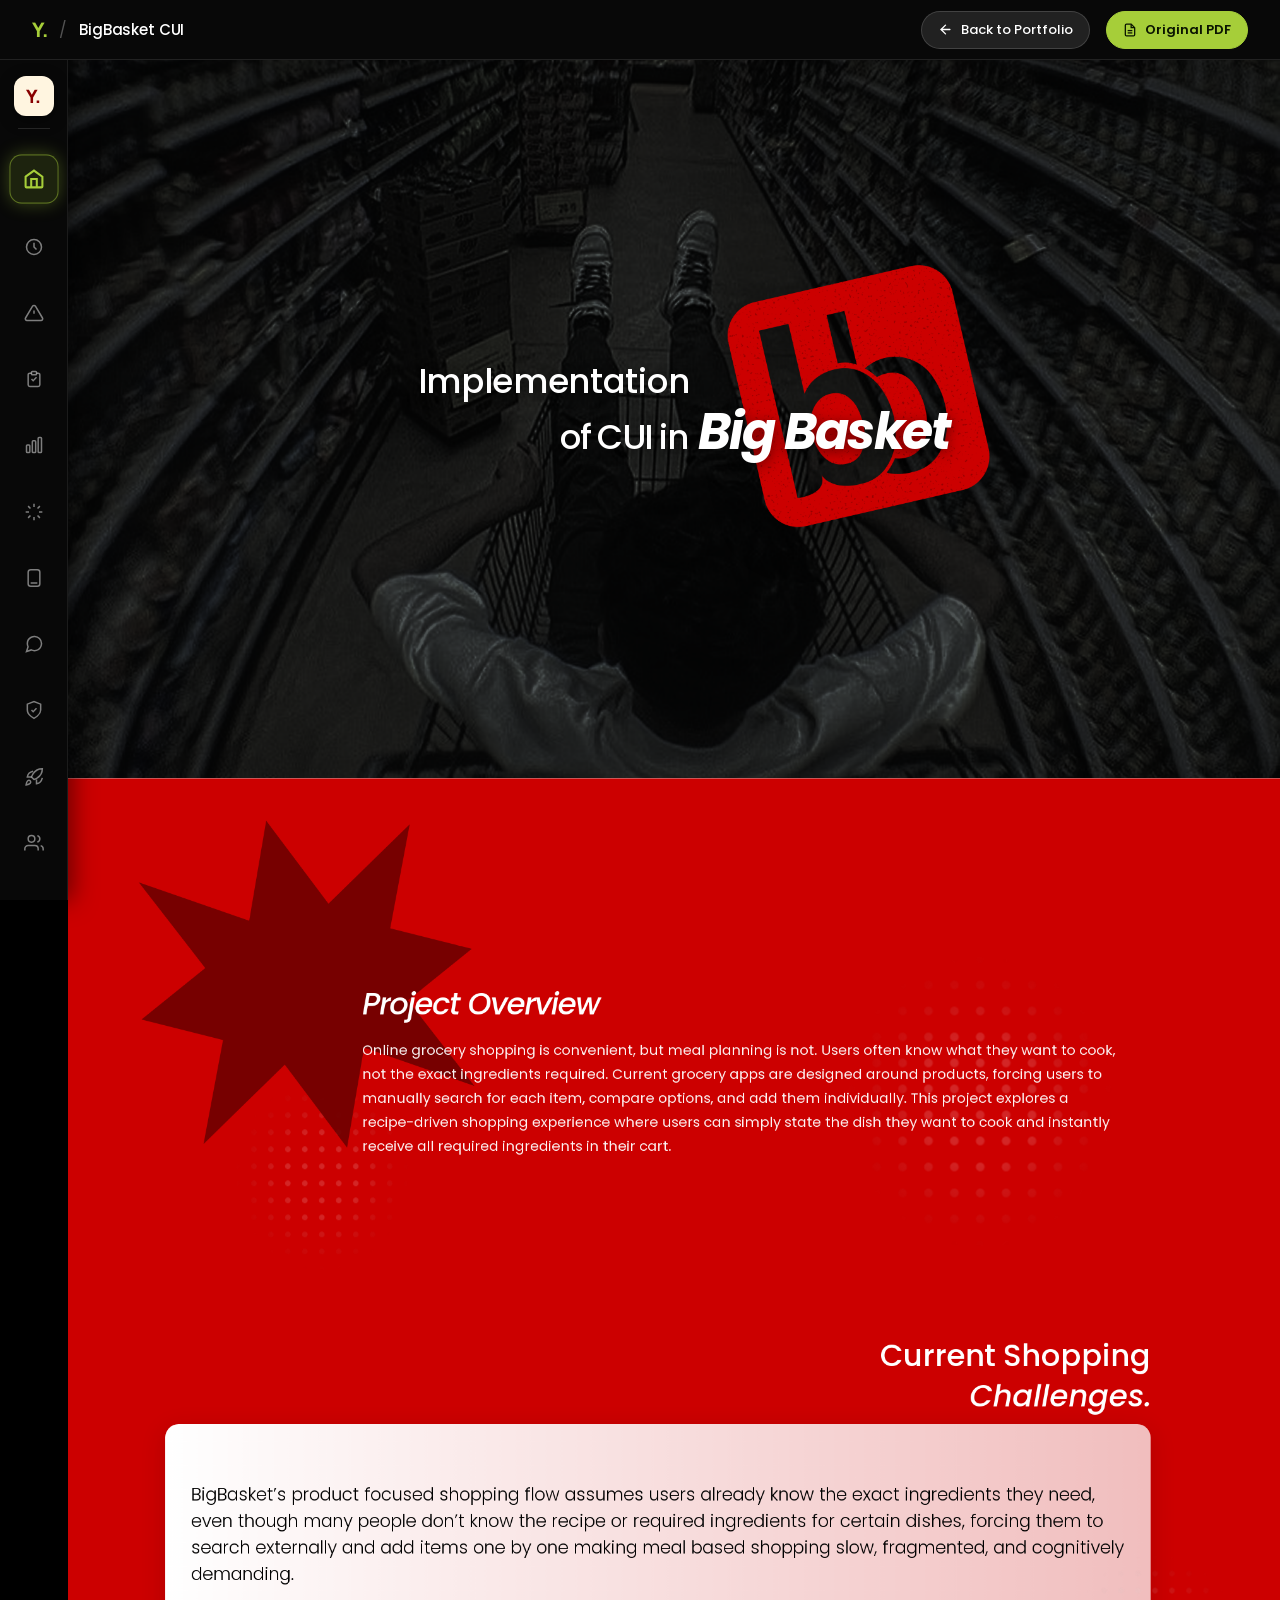
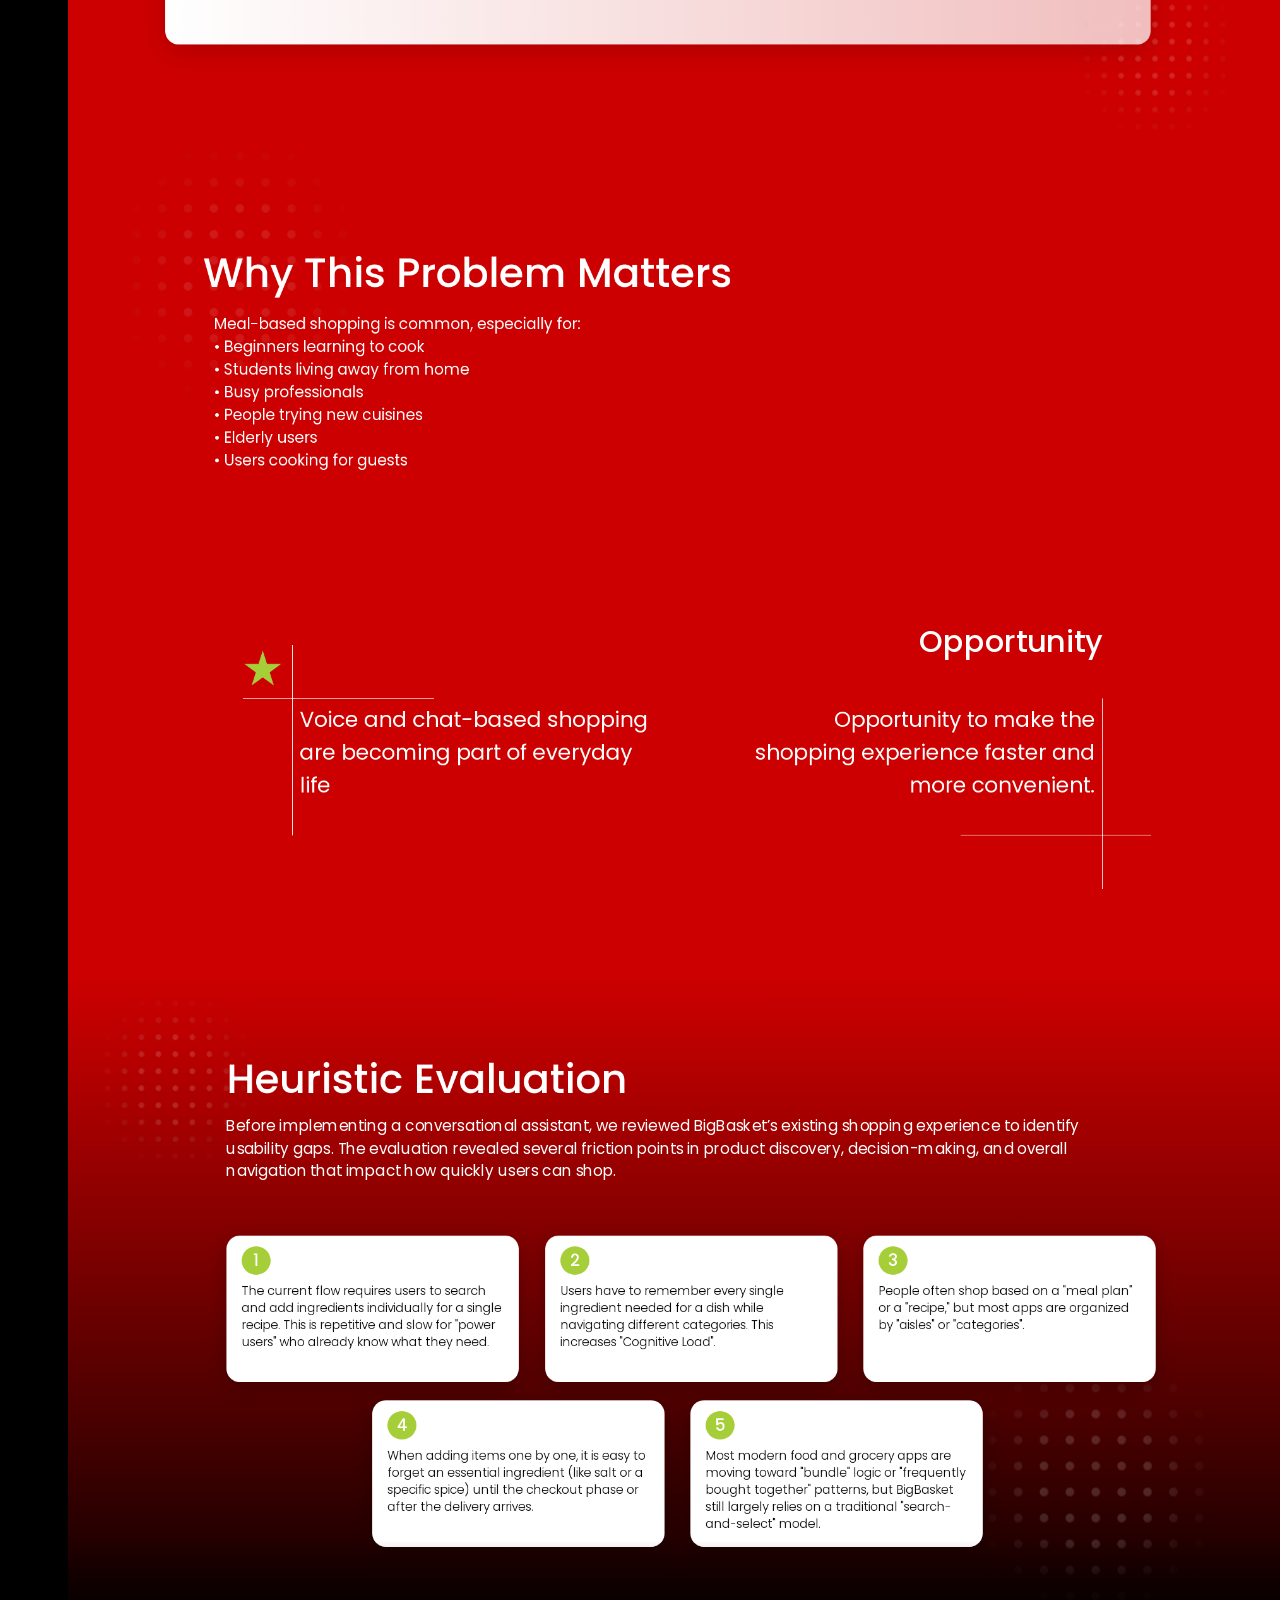
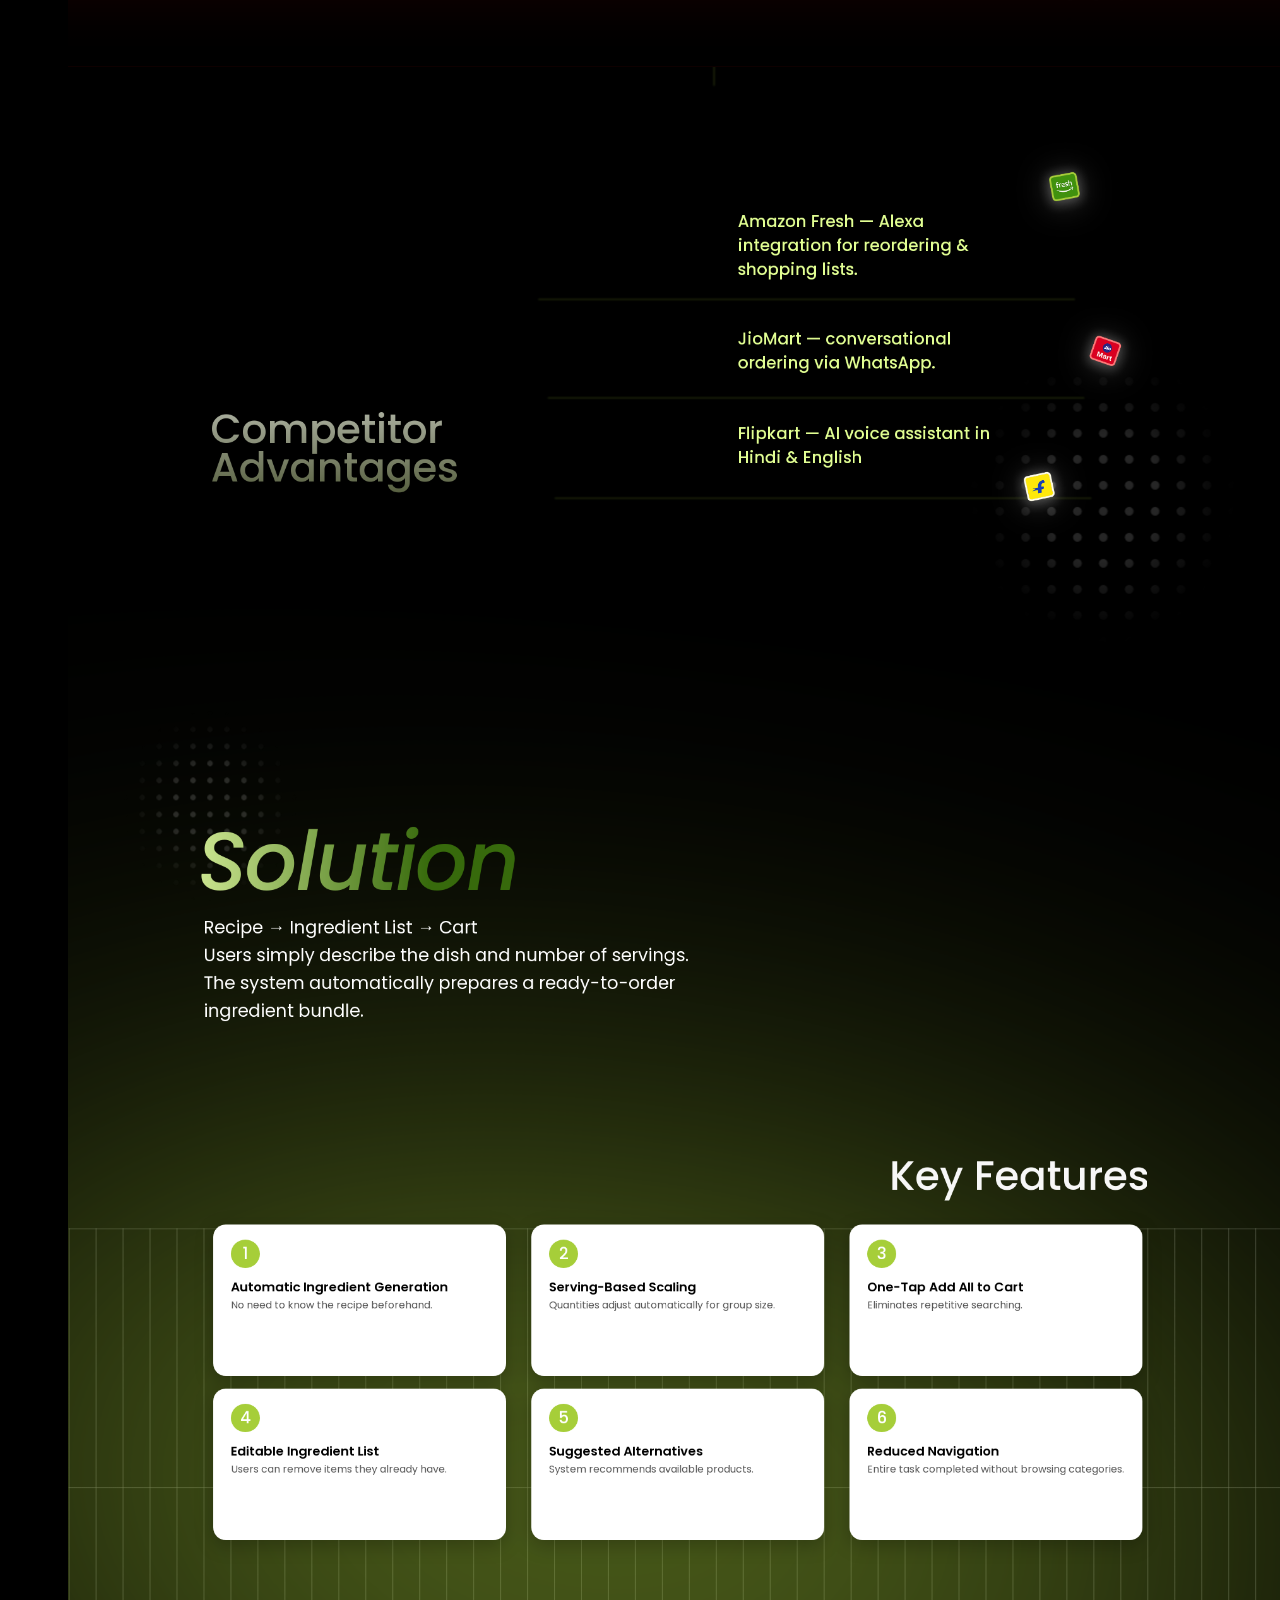
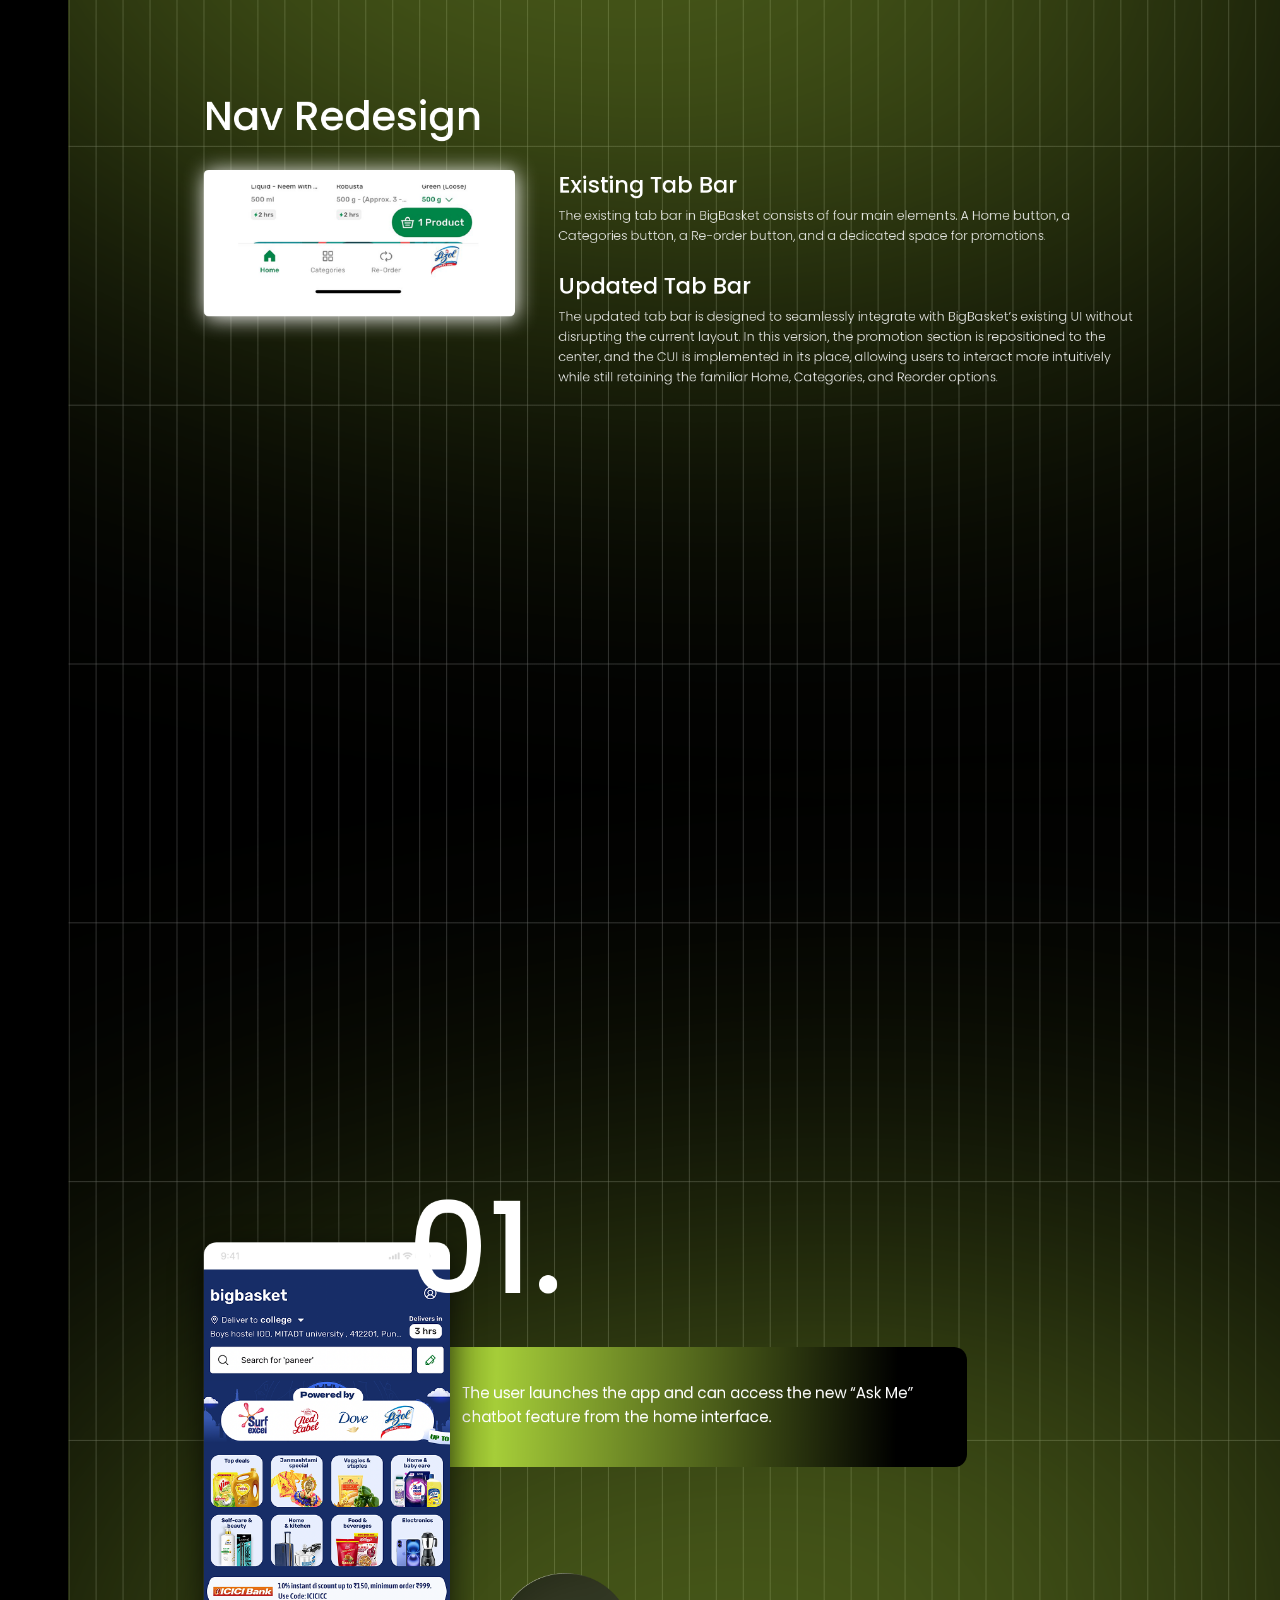
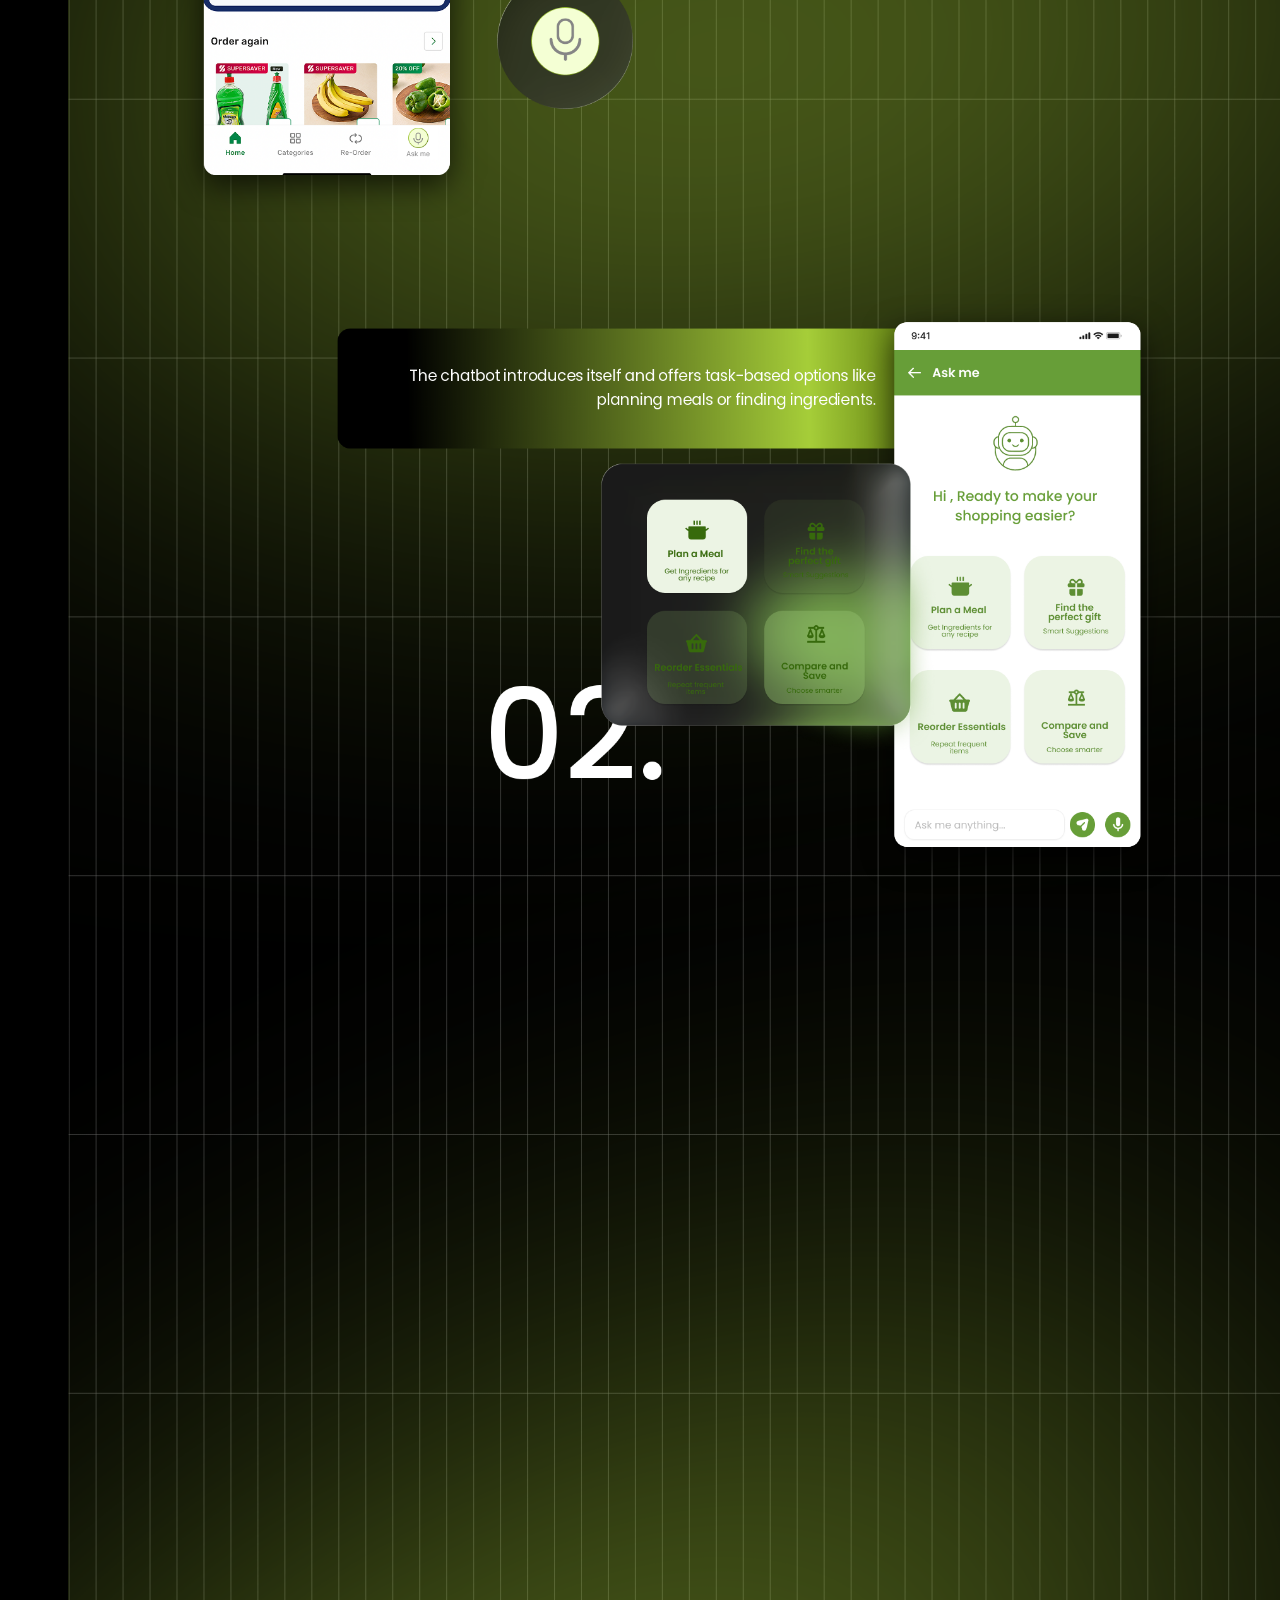
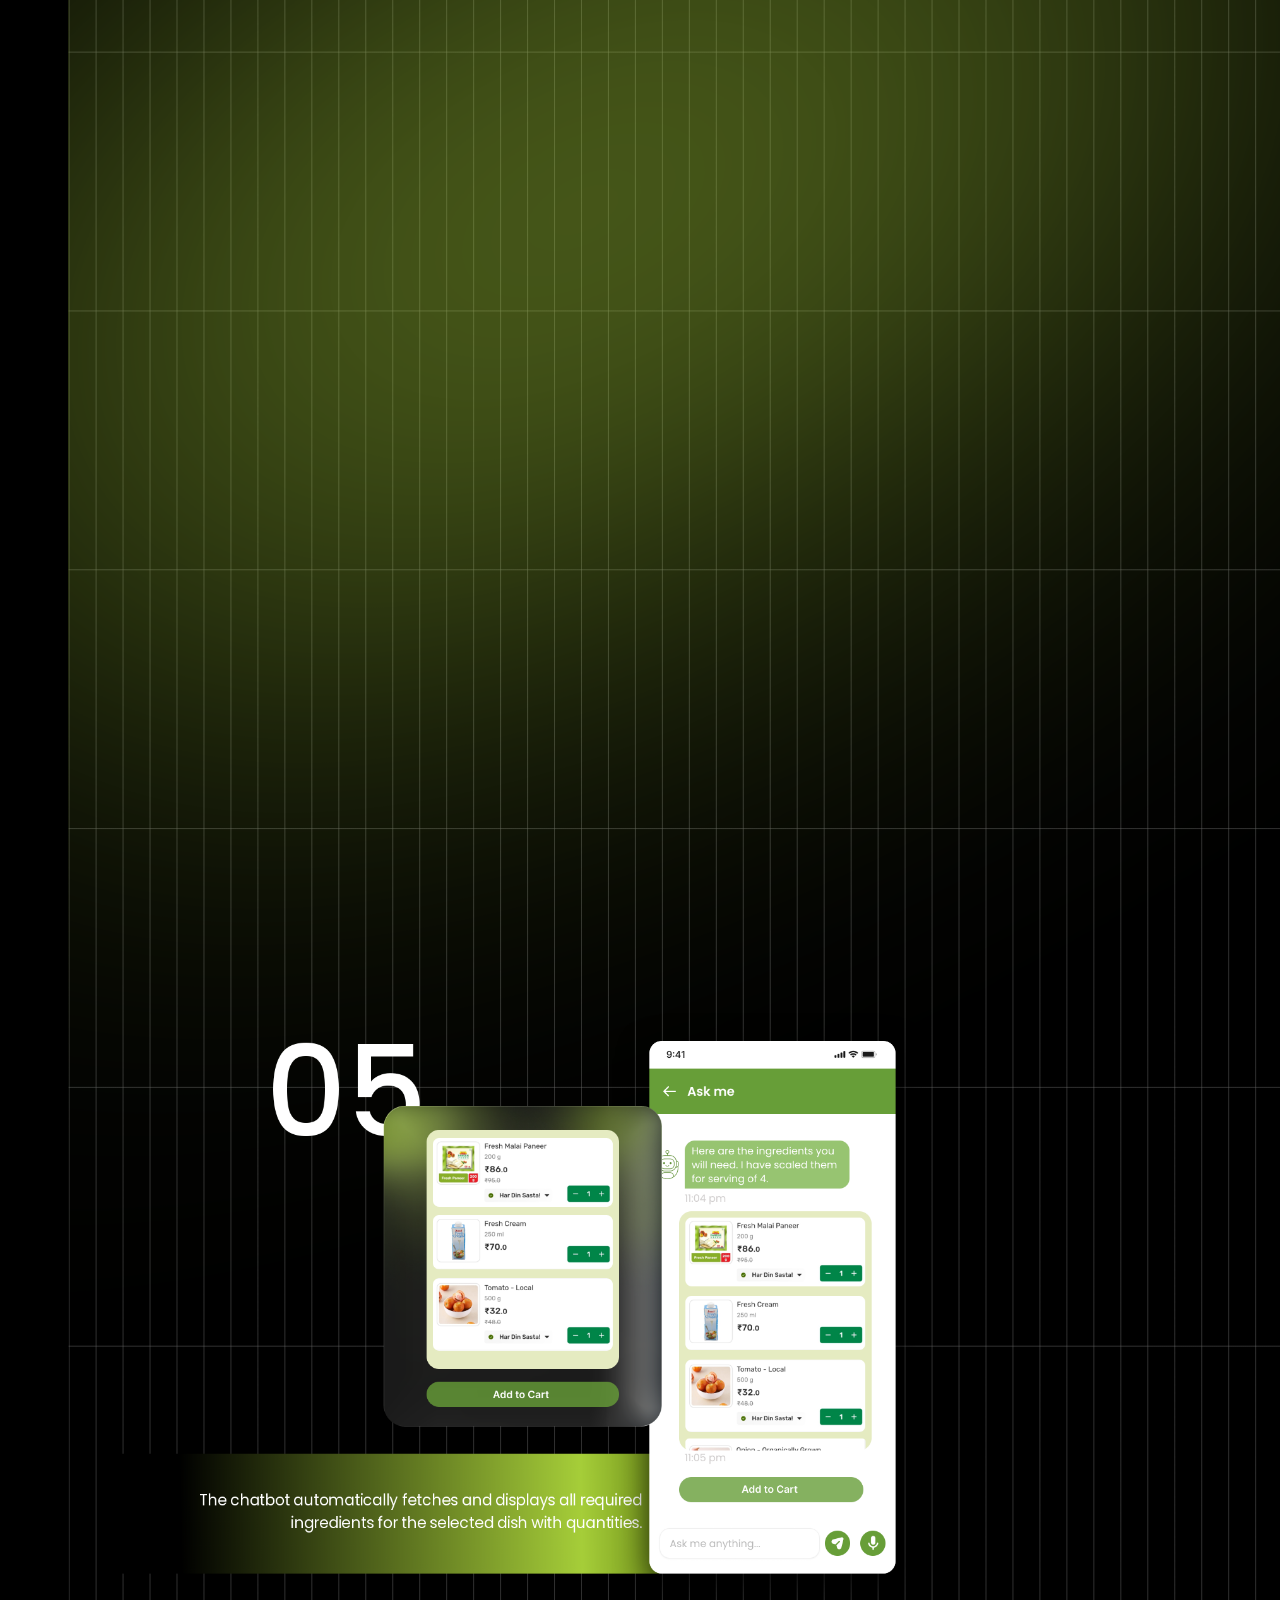
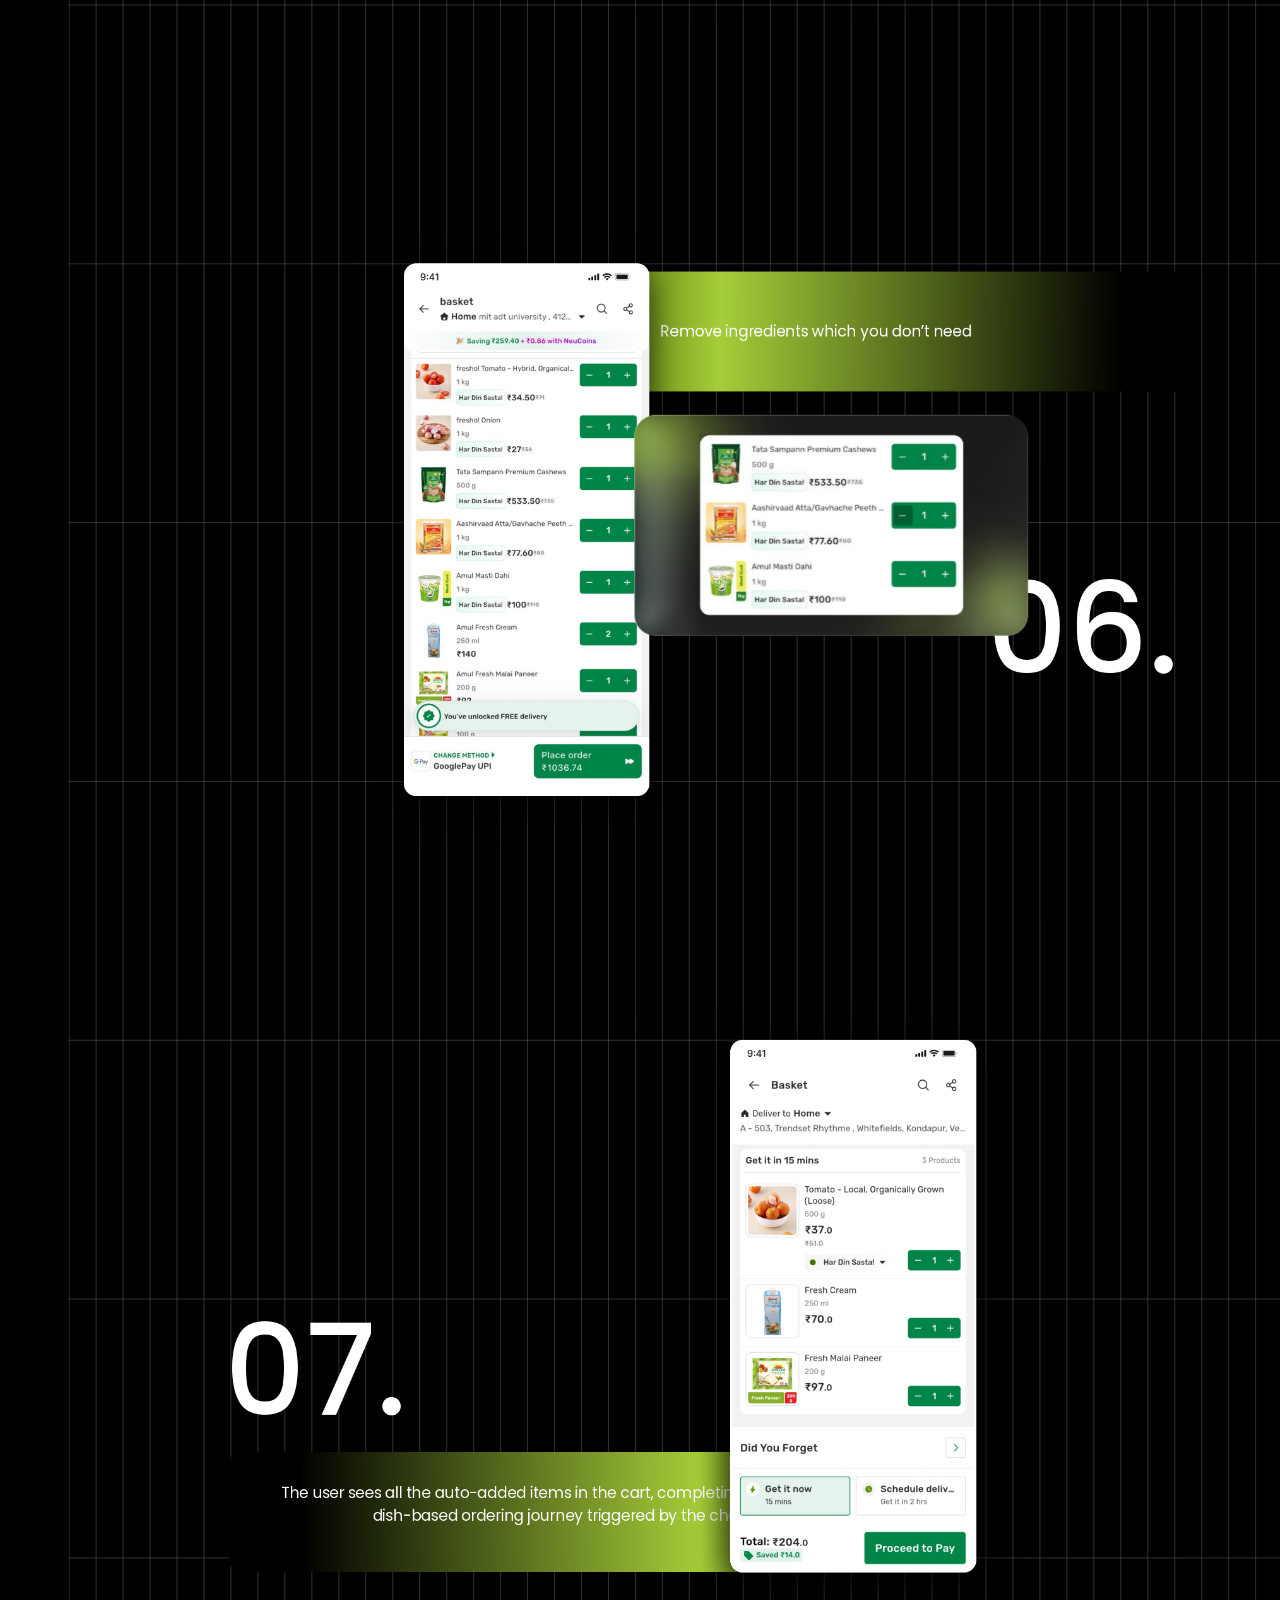
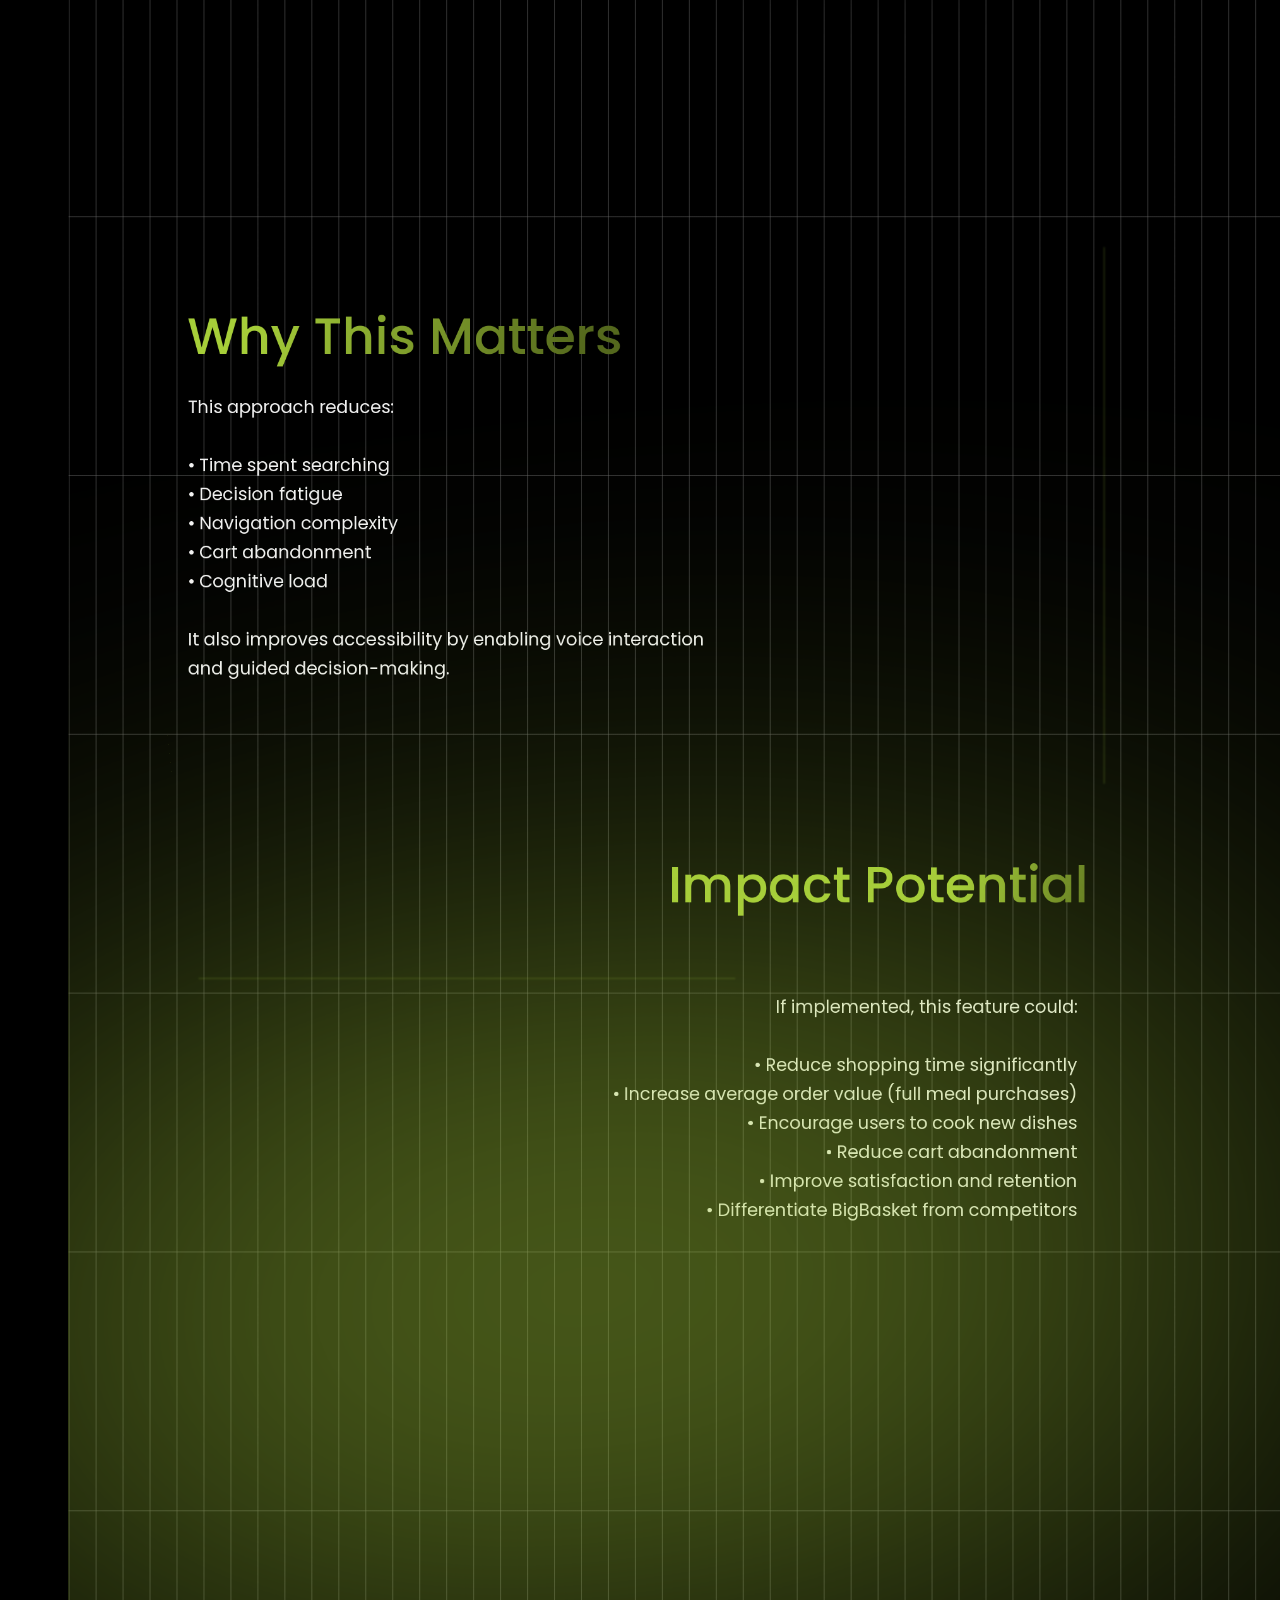
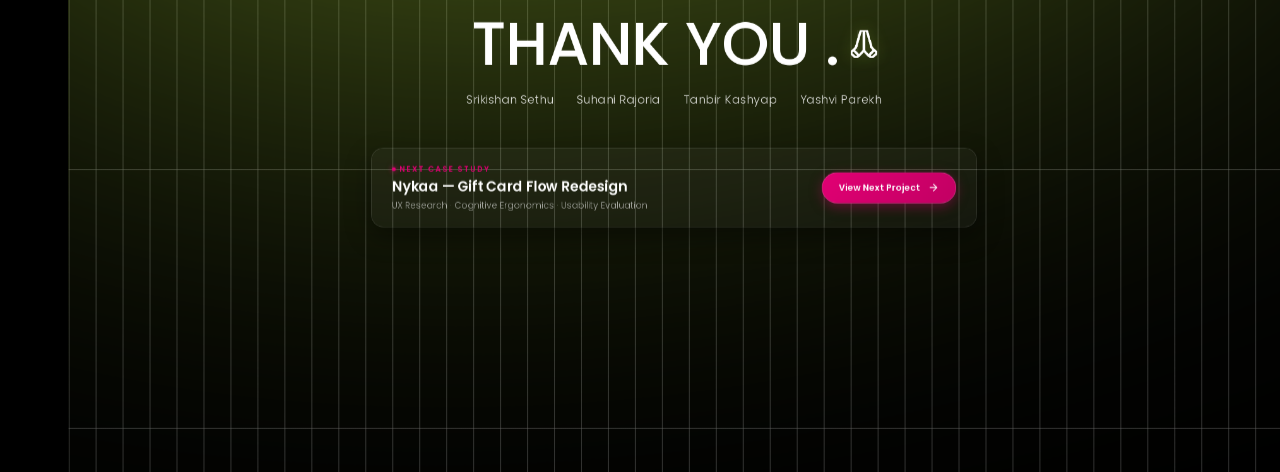
==== commit 21b93c60: "enhancements" ====
--- a/bigbasket.html
+++ b/bigbasket.html
@@ -5,7 +5,7 @@
   <meta charset="UTF-8" />
   <meta name="theme-color" content="#CC0000" />
   <meta name="viewport" content="width=device-width, initial-scale=1.0" />
-  <title>BigBasket CUI Case Study — Yashvi Parekh</title>
+  <title>Yashvi Parekh — UI/UX Designer</title>
 
   <!-- SEO & OpenGraph -->
   <meta name="description"
